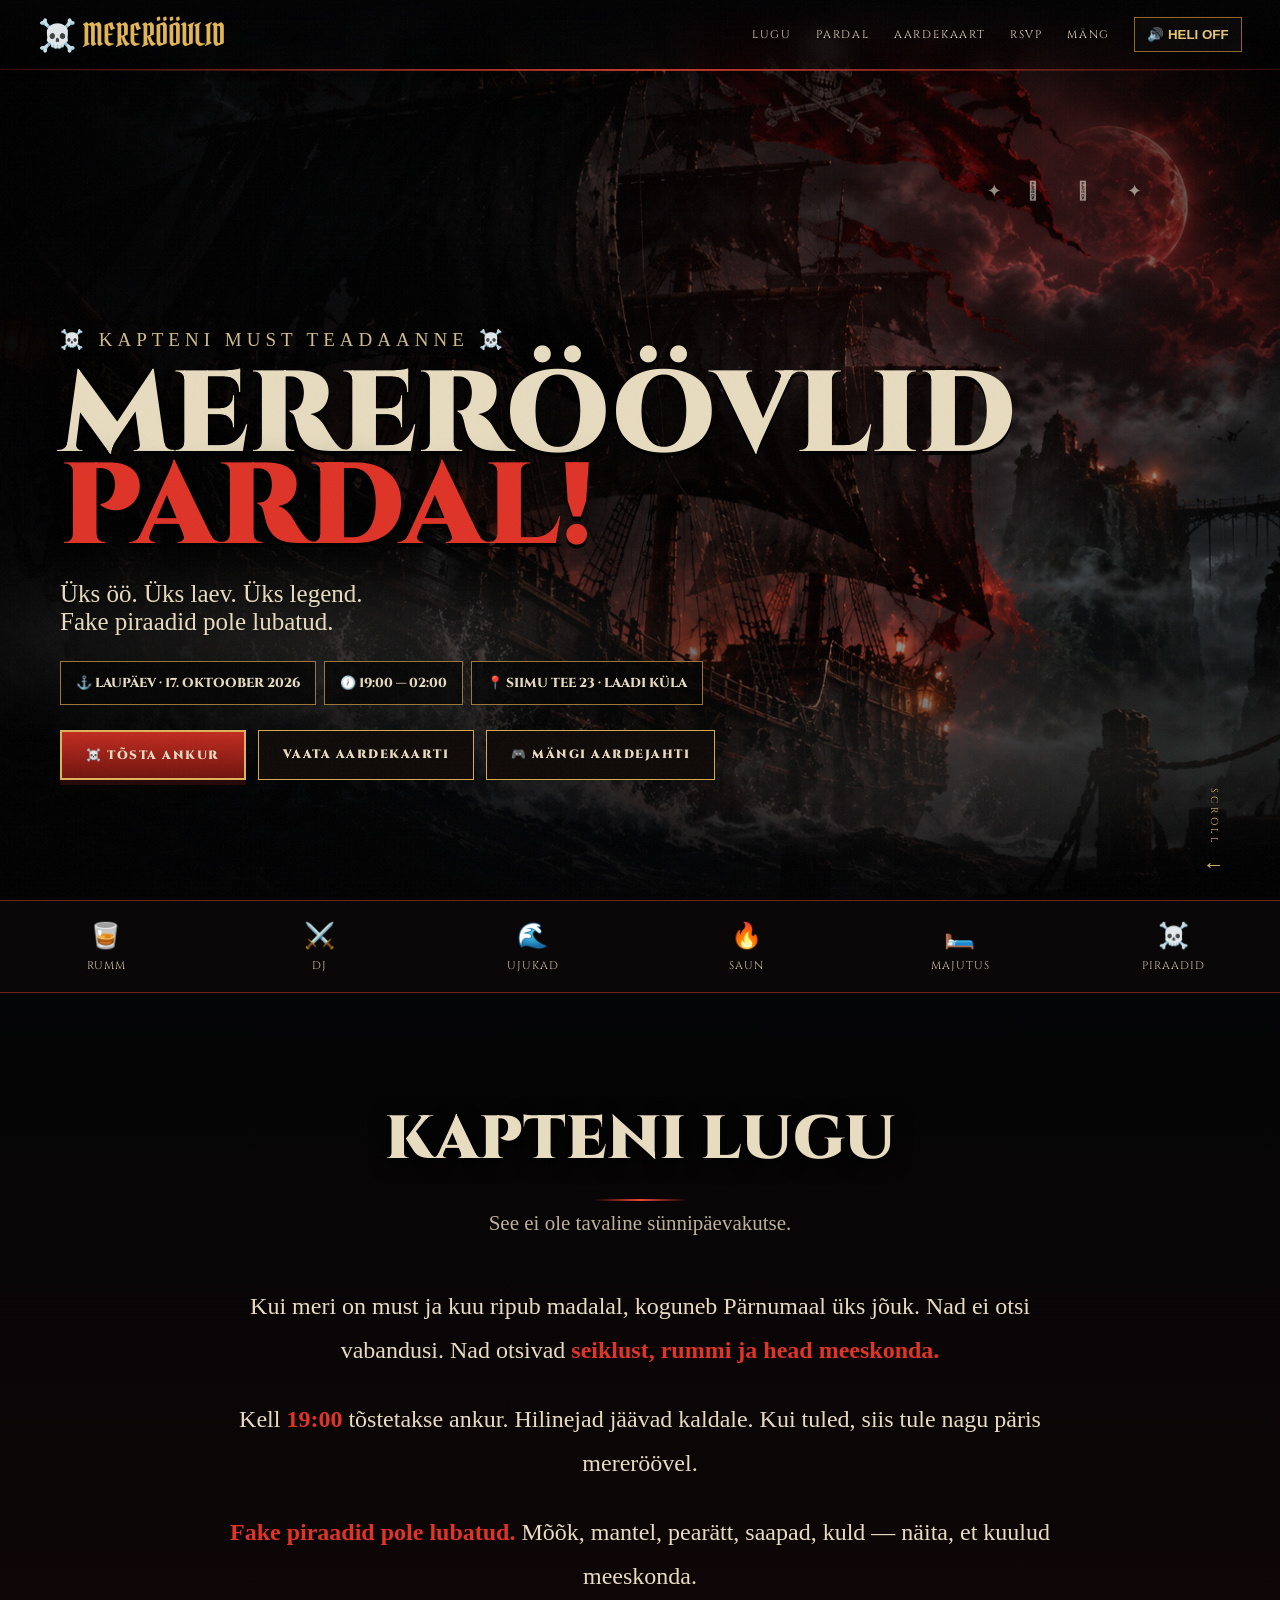
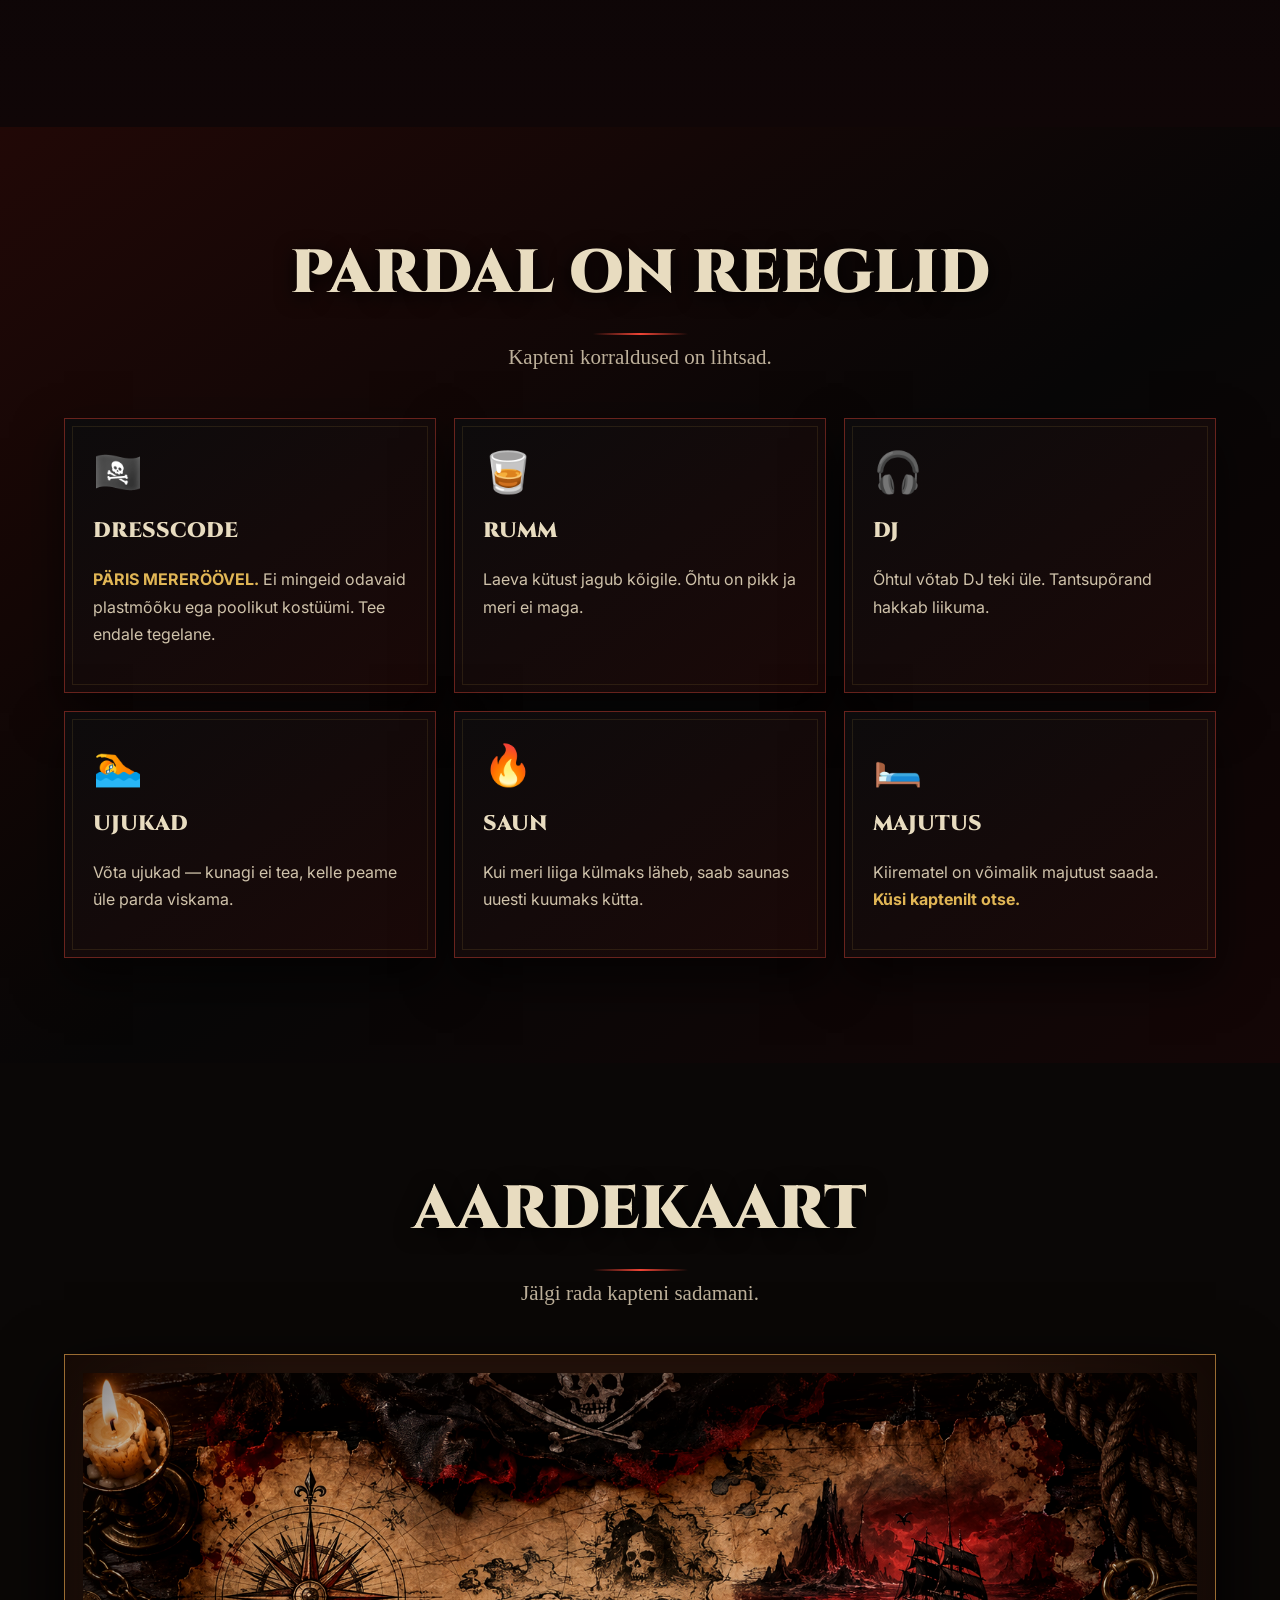
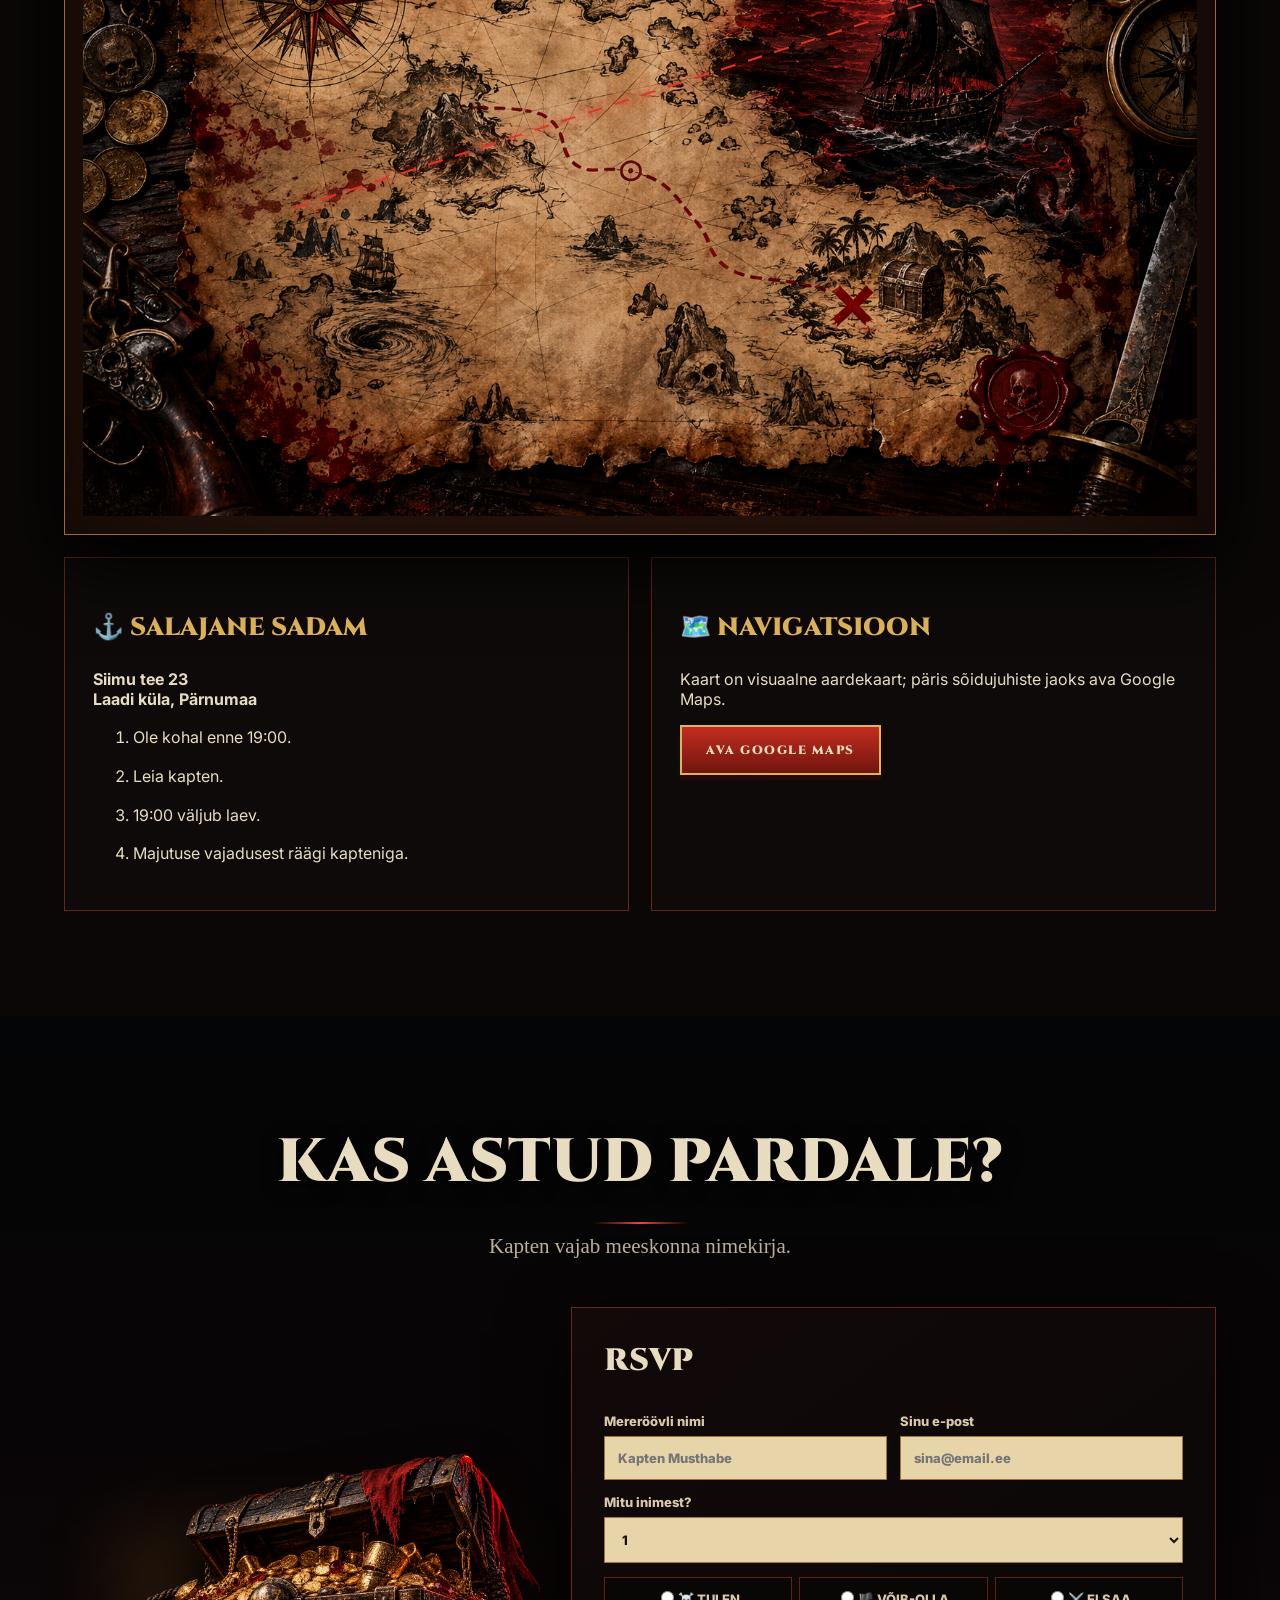
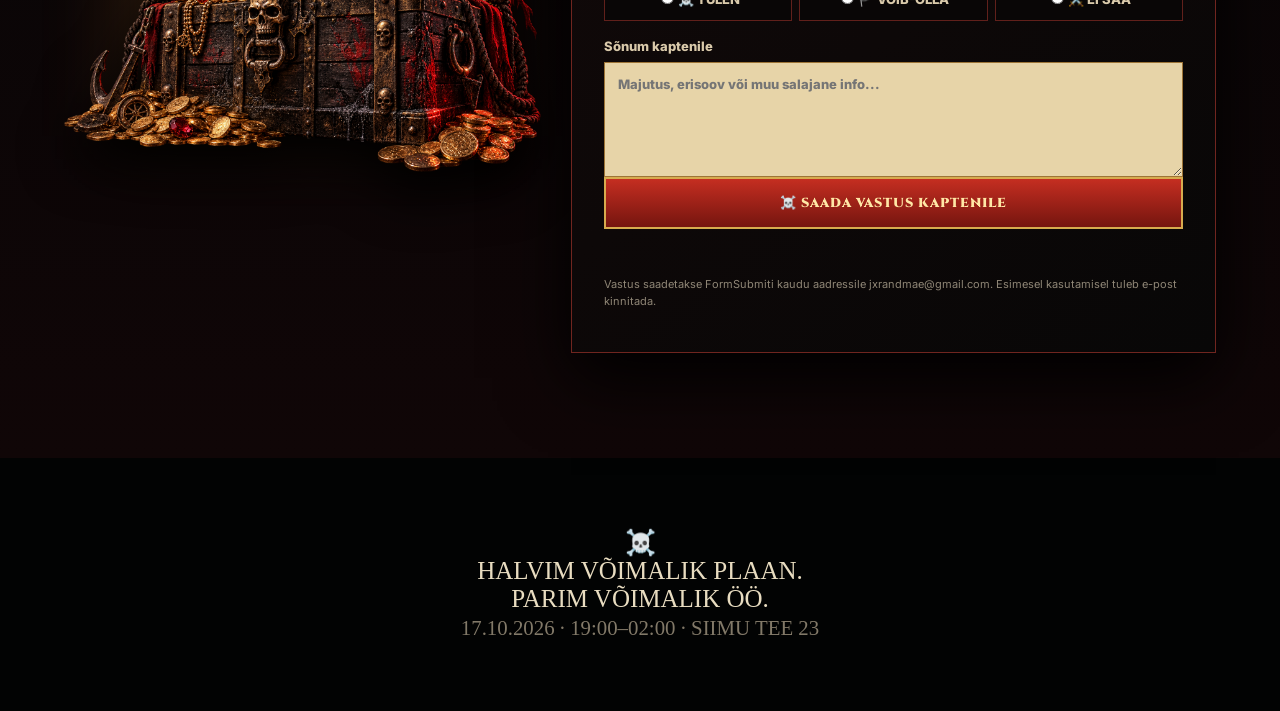
==== index.html @ de4c34a9 "Lisa link uuele mängulehele navigeerimisse ja avalehe nuppudesse" ====
<!doctype html>
<html lang="et">
<head>
<meta charset="utf-8"><meta name="viewport" content="width=device-width,initial-scale=1">
<meta name="theme-color" content="#050506"><meta name="description" content="Mereröövlid pardal — Johanna sünnipäev, 17. oktoober 2026."><meta property="og:title" content="MERERÖÖVLID PARDAL!"><meta property="og:description" content="Üks öö. Üks laev. Üks legend."><meta property="og:type" content="website"><title>Mereröövlid Pardal ☠️</title>
<link rel="stylesheet" href="styles.css">
</head>
<body>
<nav class="nav">
<a class="brand" href="#top">☠️ MERERÖÖVLID</a>
<a href="#lugu">LUGU</a><a href="#pardal">PARDAL</a><a href="#kaart">AARDEKAART</a><a href="#rsvp">RSVP</a><a href="mang.html">MÄNG</a>
<button class="sound" id="sound">🔊 HELI OFF</button>
</nav>

<header class="hero" id="top">
<div class="heroImage"></div><div class="fog fogA"></div><div class="fog fogB"></div><div class="birds" aria-hidden="true">✦ 𓅃　𓅃　✦</div><div class="heroContent"><div>
<div class="eyebrow">☠️ KAPTENI MUST TEADAANNE ☠️</div>
<h1>MERERÖÖVLID <em>PARDAL!</em></h1>
<p class="heroLead">Üks öö. Üks laev. Üks legend.<br>Fake piraadid pole lubatud.</p>
<div class="meta"><span>⚓ LAUPÄEV · 17. OKTOOBER 2026</span><span>🕖 19:00 — 02:00</span><span>📍 SIIMU TEE 23 · LAADI KÜLA</span></div>
<div class="ctaRow"><a class="btn primary" href="#rsvp">☠️ TÕSTA ANKUR</a><a class="btn" href="#kaart">VAATA AARDEKAARTI</a><a class="btn" href="mang.html">🎮 MÄNGI AARDEJAHTI</a></div>
</div></div>
</header>

<div class="scrollCue" aria-hidden="true">SCROLL <span>↓</span></div><div class="strip"><div><b>🥃</b>RUMM</div><div><b>⚔️</b>DJ</div><div><b>🌊</b>UJUKAD</div><div><b>🔥</b>SAUN</div><div><b>🛏️</b>MAJUTUS</div><div><b>☠️</b>PIRAADID</div></div>

<section class="section dark" id="lugu"><div class="wrap"><h2 class="title">KAPTENI LUGU</h2><p class="subtitle">See ei ole tavaline sünnipäevakutse.</p><div class="story">
<p>Kui meri on must ja kuu ripub madalal, koguneb Pärnumaal üks jõuk. Nad ei otsi vabandusi. Nad otsivad <strong>seiklust, rummi ja head meeskonda.</strong></p>
<p>Kell <strong>19:00</strong> tõstetakse ankur. Hilinejad jäävad kaldale. Kui tuled, siis tule nagu päris mereröövel.</p>
<p><strong>Fake piraadid pole lubatud.</strong> Mõõk, mantel, pearätt, saapad, kuld — näita, et kuulud meeskonda.</p>
</div></div></section>

<section class="section redSection" id="pardal"><div class="wrap"><h2 class="title">PARDAL ON REEGLID</h2><p class="subtitle">Kapteni korraldused on lihtsad.</p><div class="cards">
<article class="card"><div class="icon">🏴‍☠️</div><h3>DRESSCODE</h3><p><b>PÄRIS MERERÖÖVEL.</b> Ei mingeid odavaid plastmõõku ega poolikut kostüümi. Tee endale tegelane.</p></article>
<article class="card"><div class="icon">🥃</div><h3>RUMM</h3><p>Laeva kütust jagub kõigile. Õhtu on pikk ja meri ei maga.</p></article>
<article class="card"><div class="icon">🎧</div><h3>DJ</h3><p>Õhtul võtab DJ teki üle. Tantsupõrand hakkab liikuma.</p></article>
<article class="card"><div class="icon">🏊</div><h3>UJUKAD</h3><p>Võta ujukad — kunagi ei tea, kelle peame üle parda viskama.</p></article>
<article class="card"><div class="icon">🔥</div><h3>SAUN</h3><p>Kui meri liiga külmaks läheb, saab saunas uuesti kuumaks kütta.</p></article>
<article class="card"><div class="icon">🛏️</div><h3>MAJUTUS</h3><p>Kiirematel on võimalik majutust saada. <b>Küsi kaptenilt otse.</b></p></article>
</div></div></section>

<section class="mapSection" id="kaart"><div class="wrap"><h2 class="title">AARDEKAART</h2><p class="subtitle">Jälgi rada kapteni sadamani.</p>
<div class="mapFrame" id="mapFrame"><img src="assets/treasure-map.png" alt="Tume piraatide aardekaart" loading="lazy"><div class="routeOverlay"></div></div>
<div class="mapInfo"><div class="panel"><h3>⚓ SALAJANE SADAM</h3><p><b>Siimu tee 23<br>Laadi küla, Pärnumaa</b></p><ol><li>Ole kohal enne 19:00.</li><li>Leia kapten.</li><li>19:00 väljub laev.</li><li>Majutuse vajadusest räägi kapteniga.</li></ol></div><div class="panel"><h3>🗺️ NAVIGATSIOON</h3><p>Kaart on visuaalne aardekaart; päris sõidujuhiste jaoks ava Google Maps.</p><a class="btn primary" target="_blank" href="https://www.google.com/maps/search/?api=1&query=Siimu%20tee%2023%2C%20Laadi%20küla%2C%20Pärnumaa">AVA GOOGLE MAPS</a></div></div>
</div></section>

<section class="section dark" id="rsvp"><div class="wrap"><h2 class="title">KAS ASTUD PARDALE?</h2><p class="subtitle">Kapten vajab meeskonna nimekirja.</p>
<div class="rsvpWrap"><div class="chestVisual"><div class="chestGlow"></div><img id="chestBtn" class="chestBtn" src="assets/treasure-chest.png" alt="Avatud aardelaegas" loading="lazy"><div class="treasureSecret"><div id="secret">☠️ <b>AARDELAEGAS AVATUD.</b><br>Salasõna: RUMM.</div></div></div>
<div class="form"><h3>RSVP</h3><form id="rsvpForm" action="https://formsubmit.co/ajax/jxrandmae@gmail.com" method="POST">
<input type="hidden" name="_subject" value="🏴‍☠️ MERERÖÖVLID PARDAL — uus RSVP"><input type="hidden" name="_template" value="table"><input type="hidden" name="_captcha" value="true"><input type="text" name="_honey" style="display:none">
<div class="grid"><label>Mereröövli nimi<input name="name" required placeholder="Kapten Musthabe"></label><label>Sinu e-post<input name="email" type="email" required placeholder="sina@email.ee"></label></div>
<label style="display:block;margin-top:14px">Mitu inimest?<select name="count"><option>1</option><option>2</option><option>3</option><option>4</option><option>5+</option></select></label>
<div class="choices"><label><input type="radio" name="answer" value="JAH, TULEN!" required>☠️ TULEN</label><label><input type="radio" name="answer" value="VÕIB-OLLA">🏴 VÕIB-OLLA</label><label><input type="radio" name="answer" value="EI SAA">⚔️ EI SAA</label></div>
<label>Sõnum kaptenile<textarea name="note" placeholder="Majutus, erisoov või muu salajane info..."></textarea></label>
<button class="submit" type="submit">☠️ SAADA VASTUS KAPTENILE</button><div class="status" id="status"></div>
<p class="small">Vastus saadetakse FormSubmiti kaudu aadressile jxrandmae@gmail.com. Esimesel kasutamisel tuleb e-post kinnitada.</p>
</form></div></div></div></section>

<footer>☠️<br>HALVIM VÕIMALIK PLAAN.<br>PARIM VÕIMALIK ÖÖ.<br><small>17.10.2026 · 19:00–02:00 · SIIMU TEE 23</small></footer>
<div id="toast" class="toast"></div>
<script src="script.js"></script>
</body></html>
---- styles.css ----
@import url('https://fonts.googleapis.com/css2?family=Cinzel:wght@600;700;900&family=Pirata+One&family=IM+Fell+English+SC&family=Inter:wght@400;600;800&display=swap');
:root{--red:#a51c16;--red2:#df3428;--black:#050506;--panel:#0d0d0e;--panel2:#151112;--bone:#e8dcc0;--gold:#d7ad55;--muted:#a79b85;--line:#5e241e}
*{box-sizing:border-box}html{scroll-behavior:smooth}body{margin:0;background:#030304;color:var(--bone);font-family:Inter,sans-serif;overflow-x:hidden}
body:before{content:"";position:fixed;inset:0;pointer-events:none;z-index:9999;opacity:.055;background-image:url("data:image/svg+xml,%3Csvg xmlns='http://www.w3.org/2000/svg' width='160' height='160'%3E%3Cfilter id='n'%3E%3CfeTurbulence baseFrequency='.8' numOctaves='3' stitchTiles='stitch'/%3E%3C/filter%3E%3Crect width='100%25' height='100%25' filter='url(%23n)'/%3E%3C/svg%3E")}
a{color:inherit}.nav{position:fixed;z-index:100;top:0;left:0;right:0;height:70px;padding:0 3vw;display:flex;align-items:center;gap:24px;background:linear-gradient(#030304f2,transparent);border-bottom:1px solid #8b211a55;backdrop-filter:blur(10px)}.brand{font:31px "Pirata One";color:#e2b657;text-decoration:none;margin-right:auto}.nav a:not(.brand){font:11px Cinzel;letter-spacing:1.8px;text-decoration:none}.nav a:not(.brand):hover{color:var(--red2)}.sound{background:#0a0808;border:1px solid #8f672d;color:#e5c777;padding:9px 12px;font-weight:800}
.hero{min-height:100svh;position:relative;display:grid;align-items:end;overflow:hidden;background:#030506}.heroImage{position:absolute;inset:0;background-image:linear-gradient(90deg,#030304f2 0%,#030304bb 36%,#03030420 75%),linear-gradient(0deg,#030304 0%,transparent 36%),url("assets/hero-ship.png");background-size:cover;background-position:center;transform:scale(1.04);animation:heroDrift 14s ease-in-out infinite alternate}.heroImage:after{content:"";position:absolute;inset:0;background:radial-gradient(circle at 72% 25%,#a81d1826,transparent 32%)}@keyframes heroDrift{to{transform:scale(1.08) translate3d(-1%,1%,0)}}
.heroContent{position:relative;z-index:10;width:min(1160px,92vw);margin:0 auto;padding:170px 0 120px}.eyebrow{font:19px "IM Fell English SC";letter-spacing:5px;color:#d0bc8c}.hero h1{font:900 clamp(58px,9vw,124px)/.8 Cinzel;margin:20px 0 18px;max-width:760px;text-shadow:0 4px #000,0 16px 40px #000}.hero h1 em{font-style:normal;color:var(--red2);display:block}.heroLead{font:25px "IM Fell English SC";max-width:650px}.meta{display:flex;gap:8px;flex-wrap:wrap;margin-top:25px}.meta span{background:#050505cc;border:1px solid #9d773a;padding:12px 15px;font:800 13px Cinzel}.ctaRow{display:flex;gap:12px;flex-wrap:wrap;margin-top:25px}.btn{display:inline-block;padding:15px 24px;border:1px solid #d6aa50;text-decoration:none;font:900 12px Cinzel;letter-spacing:1.5px;background:#100b09;transition:.2s}.btn.primary{background:linear-gradient(#c32c20,#71150f);border:2px solid #dfb35a;box-shadow:0 5px #260806}.btn:hover{transform:translateY(-3px)}
.strip{background:#090707;border-top:1px solid #6c241d;border-bottom:1px solid #6c241d;display:grid;grid-template-columns:repeat(6,1fr);gap:1px}.strip div{padding:19px 10px;text-align:center;font:11px Cinzel;letter-spacing:1px;color:#d4c4a6}.strip b{display:block;font-size:25px;color:#e2b456;margin-bottom:5px}
.section{padding:105px 5vw}.dark{background:linear-gradient(#040506,#100607)}.redSection{background:linear-gradient(145deg,#210806,#070606 55%,#140606)}.wrap{max-width:1180px;margin:auto}.title{text-align:center;font:900 clamp(34px,5vw,61px) Cinzel;margin:0 0 10px}.subtitle{text-align:center;font:21px "IM Fell English SC";color:#bdb09a;max-width:780px;margin:0 auto 48px}.story{max-width:880px;margin:auto;text-align:center;font:24px/1.85 "IM Fell English SC"}.story strong{color:#e03427}
.cards{display:grid;grid-template-columns:repeat(3,1fr);gap:18px}.card{position:relative;min-height:210px;padding:28px;background:linear-gradient(145deg,#0d0b0c,#1b0908);border:1px solid #69231d;box-shadow:0 20px 45px #0009;overflow:hidden}.card:after{content:"";position:absolute;inset:7px;border:1px solid #d0a34620;pointer-events:none}.card .icon{font-size:40px}.card h3{font:900 21px Cinzel}.card p{color:#cfc2aa;line-height:1.7}.card b{color:#e1b655}
.mapSection{background:#0a0706;padding:105px 5vw}.mapFrame{position:relative;padding:18px;background:#24140c;border:1px solid #9a6c32;box-shadow:0 25px 65px #000}.mapFrame img{width:100%;display:block;filter:saturate(.92) contrast(1.05)}.mapFrame:after{content:"";position:absolute;inset:0;pointer-events:none;box-shadow:inset 0 0 100px #160600aa}.routeOverlay{position:absolute;left:20%;top:58%;width:58%;height:2px;background:repeating-linear-gradient(90deg,var(--red2) 0 15px,transparent 15px 28px);transform:rotate(-18deg);animation:route 1.4s linear infinite}@keyframes route{to{background-position:43px 0}}
.mapInfo{display:grid;grid-template-columns:1fr 1fr;gap:22px;margin-top:22px}.panel{background:#0d0a09;border:1px solid #67251f;padding:28px}.panel h3{font:900 25px Cinzel;color:#e1b457}.panel li{margin:14px 0;line-height:1.55}
.rsvpWrap{display:grid;grid-template-columns:.85fr 1.15fr;gap:30px;align-items:center}.chestVisual{position:relative}.chestVisual img{width:100%;display:block;filter:drop-shadow(0 25px 25px #000)}.chestGlow{position:absolute;inset:20% 10%;background:#d98a2722;filter:blur(35px);pointer-events:none}.form{background:linear-gradient(145deg,#120909,#080707);border:1px solid #70251f;padding:32px;box-shadow:0 25px 65px #000}.form h3{font:900 31px Cinzel;margin-top:0}.grid{display:grid;grid-template-columns:1fr 1fr;gap:13px}label{font-size:13px;font-weight:800;color:#d9c9aa}input,select,textarea{display:block;width:100%;margin-top:7px;padding:13px;background:#e7d4a8;color:#1b100a;border:1px solid #9d7436;font:inherit}textarea{min-height:115px}.choices{display:grid;grid-template-columns:repeat(3,1fr);gap:7px;margin:14px 0}.choices label{padding:13px;text-align:center;background:#090606;border:1px solid #61201b}.choices input{display:inline;width:auto;margin:0 4px}.submit{width:100%;padding:15px;background:linear-gradient(#c52e21,#75150f);color:#ffe7a6;border:2px solid #d7ab4e;font:900 13px Cinzel;letter-spacing:1px}.status{min-height:24px;margin-top:12px}.small{font-size:11px;color:#8f8676;line-height:1.5}
.treasureSecret{text-align:center;margin-top:35px}.chestBtn{width:160px;cursor:pointer;filter:drop-shadow(0 20px 25px #000);transition:.2s}.chestBtn:hover{transform:scale(1.06) rotate(-2deg)}#secret{display:none;max-width:600px;margin:15px auto;padding:16px;border:1px dashed #a77735;background:#0b0605}
footer{padding:70px 20px;text-align:center;background:#020303;font:25px "IM Fell English SC"}footer small{color:#827968}
.coin{position:fixed;z-index:500;font-size:24px;pointer-events:none;animation:coin 1.7s ease-out forwards}@keyframes coin{to{transform:translate(var(--x),var(--y)) rotate(720deg);opacity:0}}
.toast{position:fixed;z-index:600;left:50%;bottom:25px;transform:translate(-50%,20px);opacity:0;background:#0c0605;border:1px solid #b48239;padding:13px 18px;transition:.25s}.toast.show{opacity:1;transform:translate(-50%,0)}
@media(max-width:850px){.nav{height:60px;padding:0 14px;gap:8px}.nav a:not(.brand){display:none}.brand{font-size:24px}.heroContent{padding:120px 0 95px}.hero h1{font-size:clamp(48px,14vw,82px)}.heroLead{font-size:20px}.strip{grid-template-columns:repeat(3,1fr)}.section,.mapSection{padding:75px 18px}.cards,.mapInfo,.rsvpWrap,.grid,.choices{grid-template-columns:1fr}.chestVisual{max-width:550px;margin:auto}}

/* CAPTAIN'S CINEMATIC UPGRADE */
:root{--ink:#020203;--blood:#b91f18;--blood2:#f04435;--brass:#e2b45d}
body{background:var(--ink)}
::selection{background:var(--blood);color:#fff}
.nav:after{content:"";position:absolute;left:0;right:0;bottom:-2px;height:2px;background:linear-gradient(90deg,transparent,var(--blood2),transparent);opacity:.8}
.hero:before{content:"";position:absolute;z-index:3;inset:0;background:radial-gradient(ellipse at 50% 70%,transparent 20%,#0008 78%,#000 100%);pointer-events:none}
.heroImage{animation:heroDrift 15s ease-in-out infinite alternate,heroBreath 6s ease-in-out infinite}
@keyframes heroBreath{50%{filter:saturate(1.08) brightness(.9)}}
.fog{position:absolute;z-index:4;width:70vw;height:22vh;filter:blur(25px);background:radial-gradient(ellipse,#d8d0c322 0%,transparent 70%);pointer-events:none;mix-blend-mode:screen}
.fogA{left:-10vw;bottom:18%;animation:fogA 13s ease-in-out infinite alternate}.fogB{right:-15vw;bottom:5%;animation:fogB 17s ease-in-out infinite alternate}
@keyframes fogA{to{transform:translate3d(24vw,-3vh,0) scale(1.25)}}@keyframes fogB{to{transform:translate3d(-20vw,-2vh,0) scale(1.35)}}
.birds{position:absolute;z-index:6;top:20%;right:10%;font-size:18px;color:#eee9dc99;letter-spacing:10px;animation:birds 9s ease-in-out infinite}
@keyframes birds{50%{transform:translate(-80px,25px) scale(.9);opacity:.45}100%{transform:translate(30px,-10px)}}
.scrollCue{position:absolute;z-index:20;right:4vw;bottom:26px;font:10px Cinzel;letter-spacing:3px;color:#d4b66e;writing-mode:vertical-rl}.scrollCue span{font-size:22px;margin-top:8px;animation:scrollPulse 1.4s infinite}
@keyframes scrollPulse{50%{transform:translateY(8px);opacity:.35}}
.title{position:relative;text-shadow:0 4px 20px #000}
.title:after{content:"";display:block;width:95px;height:2px;margin:18px auto 0;background:linear-gradient(90deg,transparent,var(--blood2),transparent)}
.card{transition:transform .35s ease,border-color .35s ease,box-shadow .35s ease}.card:hover{transform:translateY(-8px) rotateX(1deg);border-color:#b33a2e;box-shadow:0 30px 60px #000,0 0 30px #7b181133}
.mapFrame{overflow:hidden}.mapFrame img{transition:transform 1.2s ease;transform-origin:center}.mapFrame:hover img{transform:scale(1.025)}
.mapFrame:before{content:"";position:absolute;inset:0;z-index:2;pointer-events:none;background:linear-gradient(90deg,#0004,transparent 20%,transparent 80%,#0005)}
.routeOverlay{z-index:3;box-shadow:0 0 12px #d82e20;transform-origin:left center}
.rsvpWrap{perspective:1000px}.chestVisual{transform-style:preserve-3d}.chestBtn{transition:transform .5s cubic-bezier(.2,.8,.2,1),filter .4s}.chestBtn:hover{transform:translateY(-8px) scale(1.035) rotate(-1deg);filter:drop-shadow(0 30px 28px #000) drop-shadow(0 0 22px #b77b2833)}
.form{position:relative;overflow:hidden}.form:before{content:"";position:absolute;inset:0;pointer-events:none;background:linear-gradient(115deg,transparent 35%,#fff4 50%,transparent 65%);transform:translateX(-130%);animation:sheen 9s infinite}
@keyframes sheen{12%,100%{transform:translateX(130%)}}
.submit{cursor:pointer;transition:transform .2s,filter .2s}.submit:hover{transform:translateY(-2px);filter:brightness(1.12)}
@media(max-width:850px){.scrollCue,.birds{display:none}.heroImage{background-position:62% center}.heroContent{padding-bottom:78px}.meta span{font-size:11px}.nav{background:#030304ee}.card:hover{transform:none}}
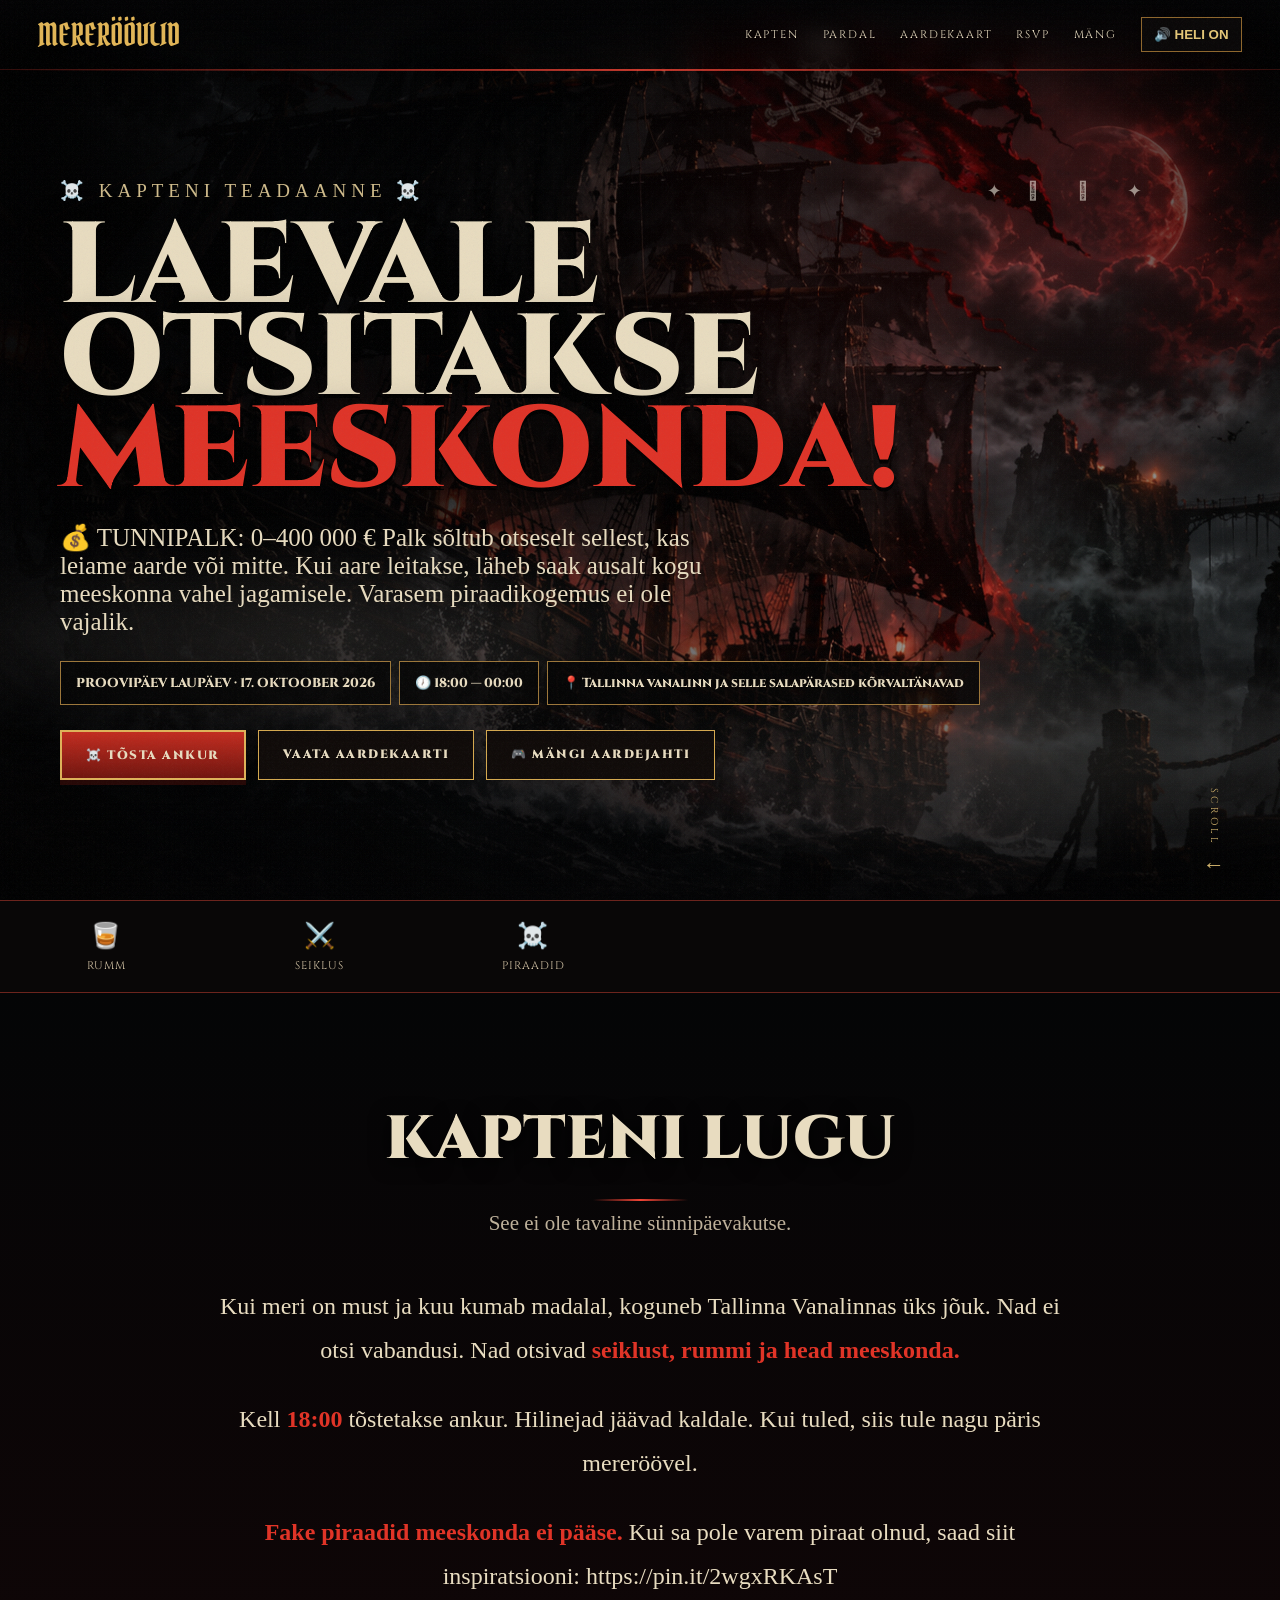
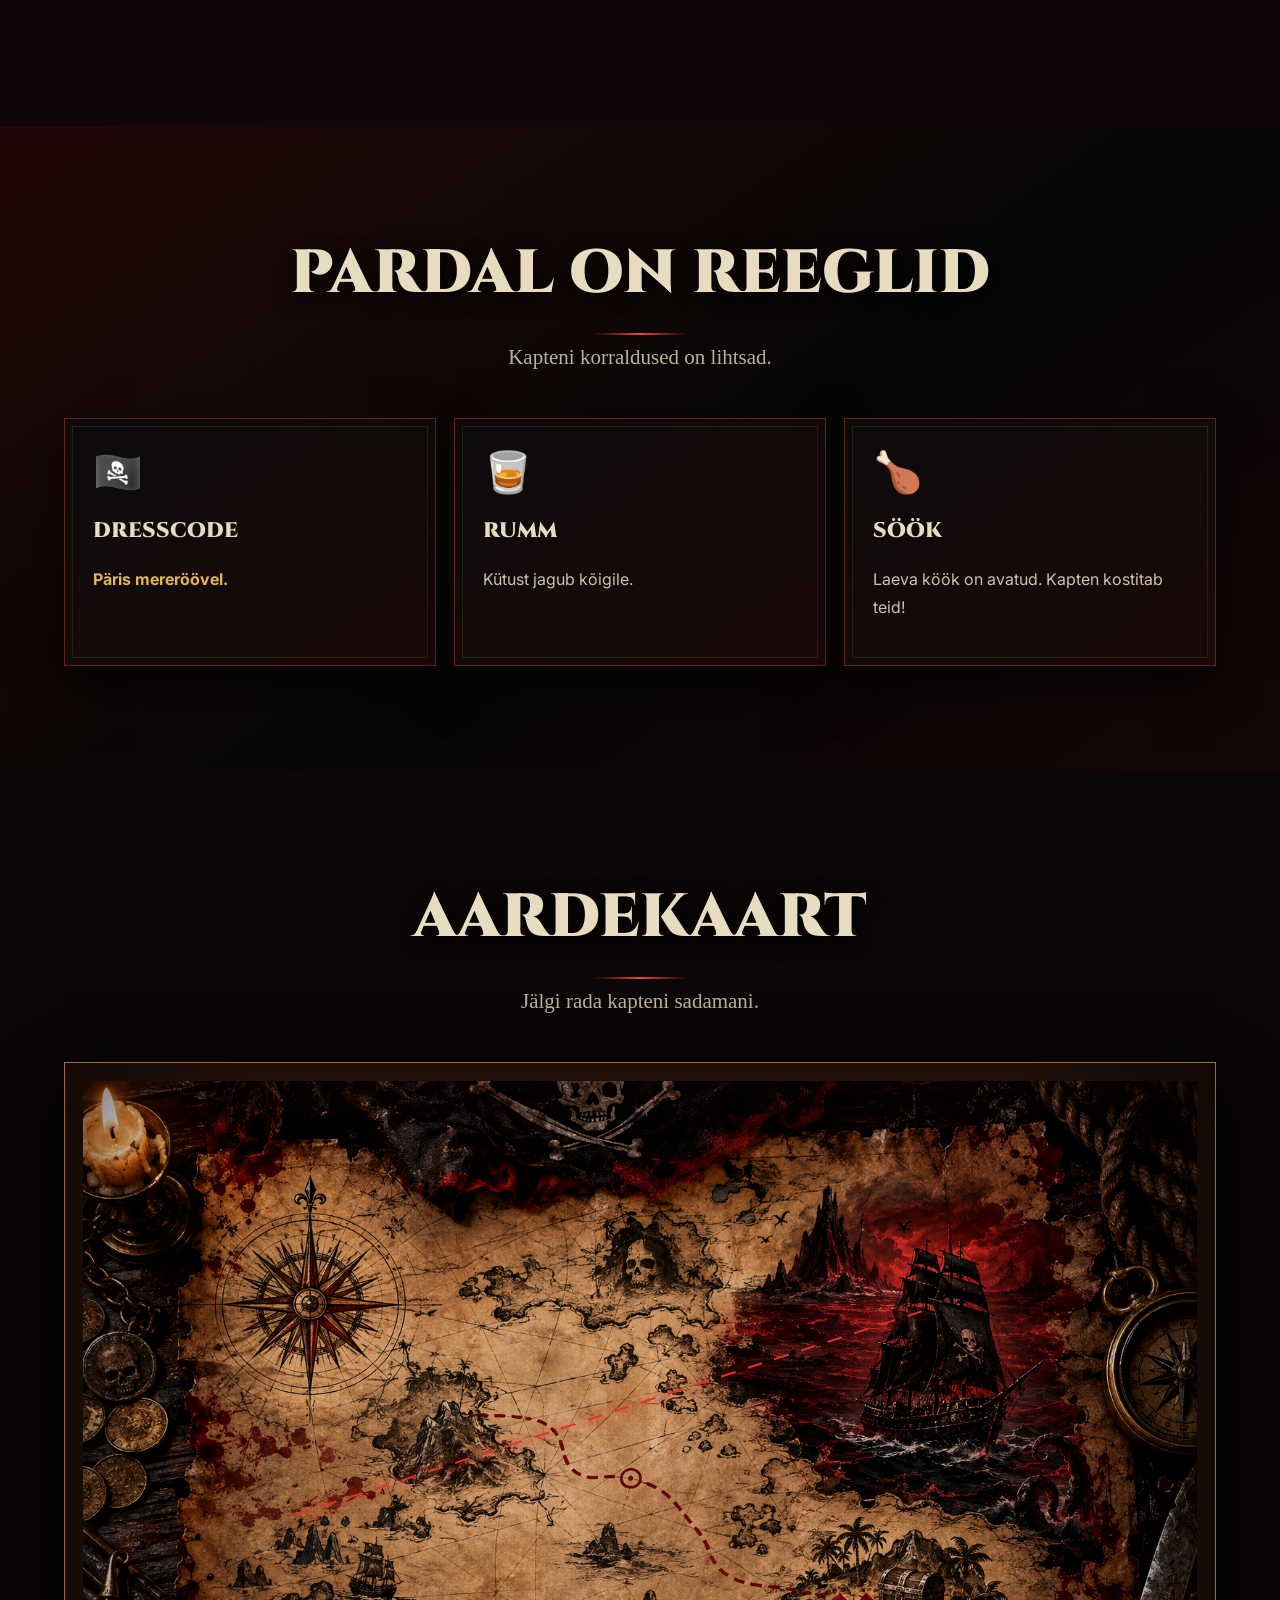
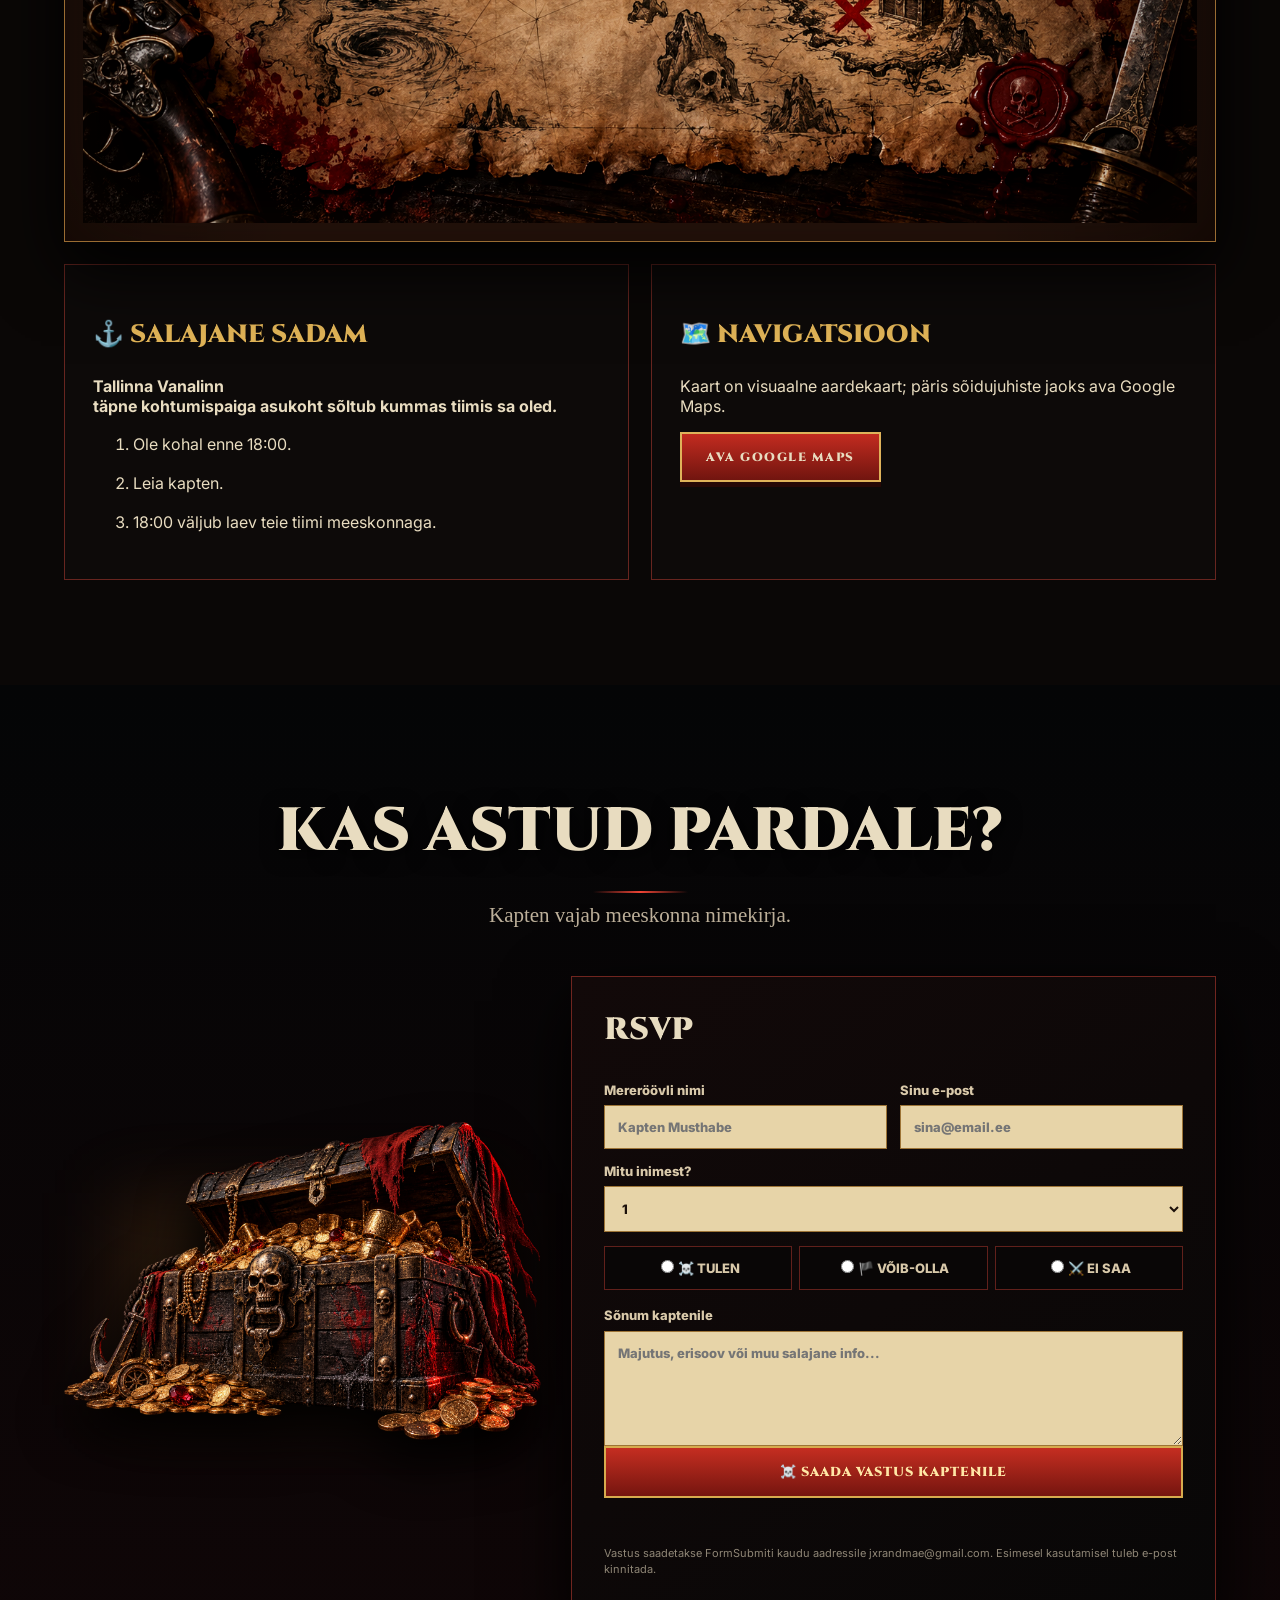
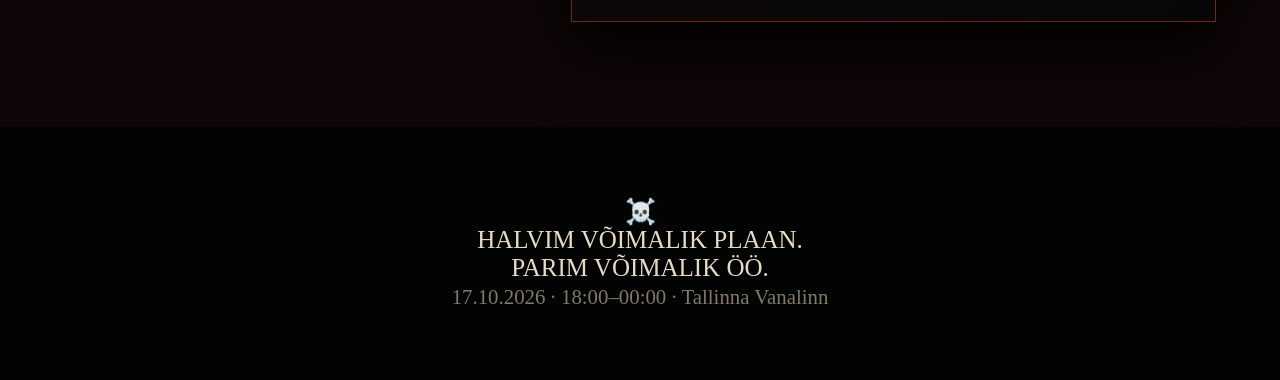
==== commit 112c04ca: "Parandused tekstides" ====
--- a/index.html
+++ b/index.html
@@ -7,41 +7,39 @@
 </head>
 <body>
 <nav class="nav">
-<a class="brand" href="#top">☠️ MERERÖÖVLID</a>
-<a href="#lugu">LUGU</a><a href="#pardal">PARDAL</a><a href="#kaart">AARDEKAART</a><a href="#rsvp">RSVP</a><a href="mang.html">MÄNG</a>
+<a class="brand" href="#top">MERERÖÖVLID</a>
+<a href="#lugu">KAPTEN</a><a href="#pardal">PARDAL</a><a href="#kaart">AARDEKAART</a><a href="#rsvp">RSVP</a><a href="mang.html">MÄNG</a>
 <button class="sound" id="sound">🔊 HELI OFF</button>
 </nav>
 
 <header class="hero" id="top">
 <div class="heroImage"></div><div class="fog fogA"></div><div class="fog fogB"></div><div class="birds" aria-hidden="true">✦ 𓅃　𓅃　✦</div><div class="heroContent"><div>
-<div class="eyebrow">☠️ KAPTENI MUST TEADAANNE ☠️</div>
-<h1>MERERÖÖVLID <em>PARDAL!</em></h1>
-<p class="heroLead">Üks öö. Üks laev. Üks legend.<br>Fake piraadid pole lubatud.</p>
-<div class="meta"><span>⚓ LAUPÄEV · 17. OKTOOBER 2026</span><span>🕖 19:00 — 02:00</span><span>📍 SIIMU TEE 23 · LAADI KÜLA</span></div>
+<div class="eyebrow">☠️ KAPTENI TEADAANNE ☠️</div>
+<h1>LAEVALE OTSITAKSE <em>MEESKONDA!</em></h1>
+<p class="heroLead">💰 TUNNIPALK: 0–400 000 €
+Palk sõltub otseselt sellest, kas leiame aarde või mitte. Kui aare leitakse, läheb saak ausalt kogu meeskonna vahel jagamisele. Varasem piraadikogemus ei ole vajalik.</p>
+<div class="meta"><span>PROOVIPÄEV LAUPÄEV · 17. OKTOOBER 2026</span><span>🕖 18:00 — 00:00</span><span>📍 Tallinna vanalinn ja selle salapärased kõrvaltänavad</span></div>
 <div class="ctaRow"><a class="btn primary" href="#rsvp">☠️ TÕSTA ANKUR</a><a class="btn" href="#kaart">VAATA AARDEKAARTI</a><a class="btn" href="mang.html">🎮 MÄNGI AARDEJAHTI</a></div>
 </div></div>
 </header>
 
-<div class="scrollCue" aria-hidden="true">SCROLL <span>↓</span></div><div class="strip"><div><b>🥃</b>RUMM</div><div><b>⚔️</b>DJ</div><div><b>🌊</b>UJUKAD</div><div><b>🔥</b>SAUN</div><div><b>🛏️</b>MAJUTUS</div><div><b>☠️</b>PIRAADID</div></div>
+<div class="scrollCue" aria-hidden="true">SCROLL <span>↓</span></div><div class="strip"><div><b>🥃</b>RUMM</div><div><b>⚔️</b>SEIKLUS</div><div><b>☠️</b>PIRAADID</div></div>
 
 <section class="section dark" id="lugu"><div class="wrap"><h2 class="title">KAPTENI LUGU</h2><p class="subtitle">See ei ole tavaline sünnipäevakutse.</p><div class="story">
-<p>Kui meri on must ja kuu ripub madalal, koguneb Pärnumaal üks jõuk. Nad ei otsi vabandusi. Nad otsivad <strong>seiklust, rummi ja head meeskonda.</strong></p>
-<p>Kell <strong>19:00</strong> tõstetakse ankur. Hilinejad jäävad kaldale. Kui tuled, siis tule nagu päris mereröövel.</p>
-<p><strong>Fake piraadid pole lubatud.</strong> Mõõk, mantel, pearätt, saapad, kuld — näita, et kuulud meeskonda.</p>
+<p>Kui meri on must ja kuu kumab madalal, koguneb Tallinna Vanalinnas üks jõuk. Nad ei otsi vabandusi. Nad otsivad <strong>seiklust, rummi ja head meeskonda.</strong></p>
+<p>Kell <strong>18:00</strong> tõstetakse ankur. Hilinejad jäävad kaldale. Kui tuled, siis tule nagu päris mereröövel.</p>
+<p><strong>Fake piraadid meeskonda ei pääse.</strong> Kui sa pole varem piraat olnud, saad siit inspiratsiooni: https://pin.it/2wgxRKAsT</p>
 </div></div></section>
 
 <section class="section redSection" id="pardal"><div class="wrap"><h2 class="title">PARDAL ON REEGLID</h2><p class="subtitle">Kapteni korraldused on lihtsad.</p><div class="cards">
-<article class="card"><div class="icon">🏴‍☠️</div><h3>DRESSCODE</h3><p><b>PÄRIS MERERÖÖVEL.</b> Ei mingeid odavaid plastmõõku ega poolikut kostüümi. Tee endale tegelane.</p></article>
-<article class="card"><div class="icon">🥃</div><h3>RUMM</h3><p>Laeva kütust jagub kõigile. Õhtu on pikk ja meri ei maga.</p></article>
-<article class="card"><div class="icon">🎧</div><h3>DJ</h3><p>Õhtul võtab DJ teki üle. Tantsupõrand hakkab liikuma.</p></article>
-<article class="card"><div class="icon">🏊</div><h3>UJUKAD</h3><p>Võta ujukad — kunagi ei tea, kelle peame üle parda viskama.</p></article>
-<article class="card"><div class="icon">🔥</div><h3>SAUN</h3><p>Kui meri liiga külmaks läheb, saab saunas uuesti kuumaks kütta.</p></article>
-<article class="card"><div class="icon">🛏️</div><h3>MAJUTUS</h3><p>Kiirematel on võimalik majutust saada. <b>Küsi kaptenilt otse.</b></p></article>
+<article class="card"><div class="icon">🏴‍☠️</div><h3>DRESSCODE</h3><p><b>Päris mereröövel.</b></p></article>
+<article class="card"><div class="icon">🥃</div><h3>RUMM</h3><p>Kütust jagub kõigile. </p></article>
+<article class="card"><div class="icon">🍗</div><h3>SÖÖK</h3><p>Laeva köök on avatud. Kapten kostitab teid!</p></article>
 </div></div></section>
 
 <section class="mapSection" id="kaart"><div class="wrap"><h2 class="title">AARDEKAART</h2><p class="subtitle">Jälgi rada kapteni sadamani.</p>
 <div class="mapFrame" id="mapFrame"><img src="assets/treasure-map.png" alt="Tume piraatide aardekaart" loading="lazy"><div class="routeOverlay"></div></div>
-<div class="mapInfo"><div class="panel"><h3>⚓ SALAJANE SADAM</h3><p><b>Siimu tee 23<br>Laadi küla, Pärnumaa</b></p><ol><li>Ole kohal enne 19:00.</li><li>Leia kapten.</li><li>19:00 väljub laev.</li><li>Majutuse vajadusest räägi kapteniga.</li></ol></div><div class="panel"><h3>🗺️ NAVIGATSIOON</h3><p>Kaart on visuaalne aardekaart; päris sõidujuhiste jaoks ava Google Maps.</p><a class="btn primary" target="_blank" href="https://www.google.com/maps/search/?api=1&query=Siimu%20tee%2023%2C%20Laadi%20küla%2C%20Pärnumaa">AVA GOOGLE MAPS</a></div></div>
+<div class="mapInfo"><div class="panel"><h3>⚓ SALAJANE SADAM</h3><p><b>Tallinna Vanalinn<br>täpne kohtumispaiga asukoht sõltub kummas tiimis sa oled.</b></p><ol><li>Ole kohal enne 18:00.</li><li>Leia kapten.</li><li>18:00 väljub laev teie tiimi meeskonnaga.</li></ol></div><div class="panel"><h3>🗺️ NAVIGATSIOON</h3><p>Kaart on visuaalne aardekaart; päris sõidujuhiste jaoks ava Google Maps.</p><a class="btn primary" target="_blank" href="https://www.google.com/maps/search/?api=1&query=Siimu%20tee%2023%2C%20Laadi%20küla%2C%20Pärnumaa">AVA GOOGLE MAPS</a></div></div>
 </div></section>
 
 <section class="section dark" id="rsvp"><div class="wrap"><h2 class="title">KAS ASTUD PARDALE?</h2><p class="subtitle">Kapten vajab meeskonna nimekirja.</p>
@@ -56,7 +54,7 @@
 <p class="small">Vastus saadetakse FormSubmiti kaudu aadressile jxrandmae@gmail.com. Esimesel kasutamisel tuleb e-post kinnitada.</p>
 </form></div></div></div></section>
 
-<footer>☠️<br>HALVIM VÕIMALIK PLAAN.<br>PARIM VÕIMALIK ÖÖ.<br><small>17.10.2026 · 19:00–02:00 · SIIMU TEE 23</small></footer>
+<footer>☠️<br>HALVIM VÕIMALIK PLAAN.<br>PARIM VÕIMALIK ÖÖ.<br><small>17.10.2026 · 18:00–00:00 · Tallinna Vanalinn</small></footer>
 <div id="toast" class="toast"></div>
 <script src="script.js"></script>
 </body></html>
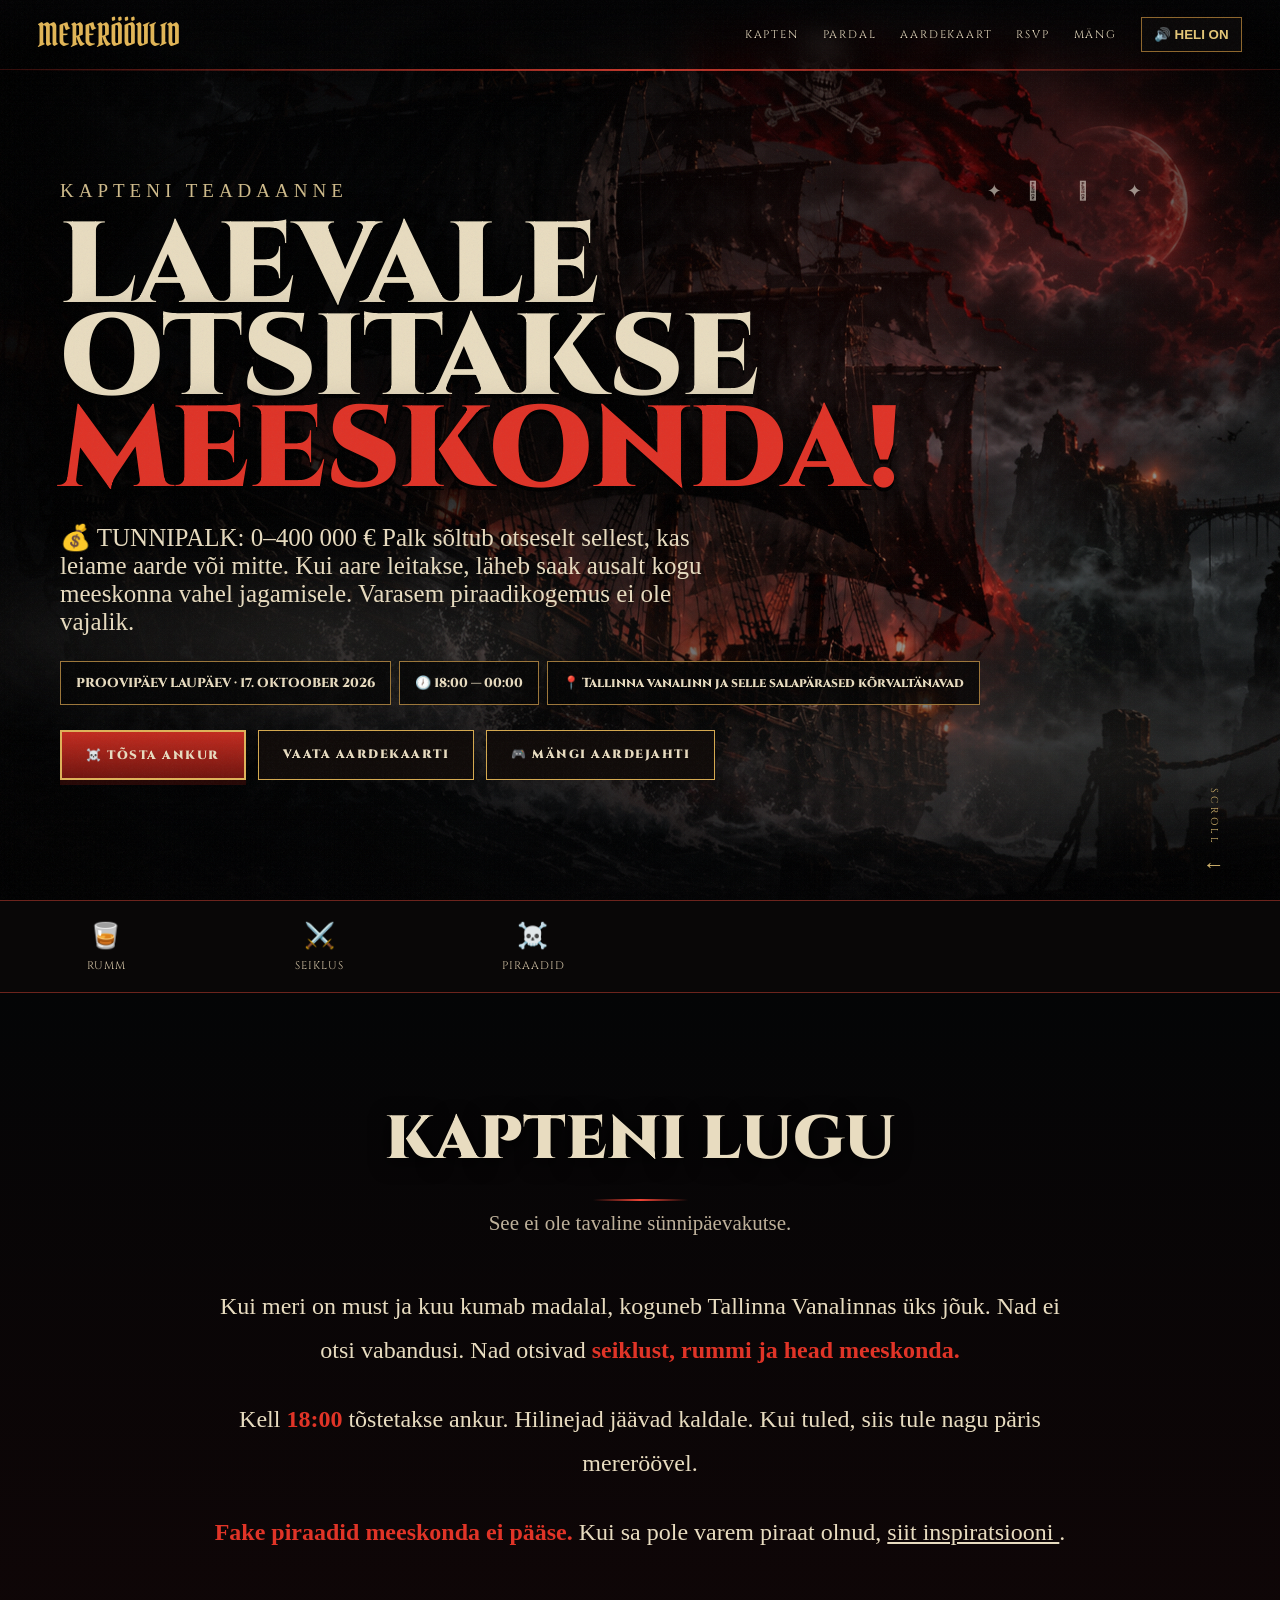
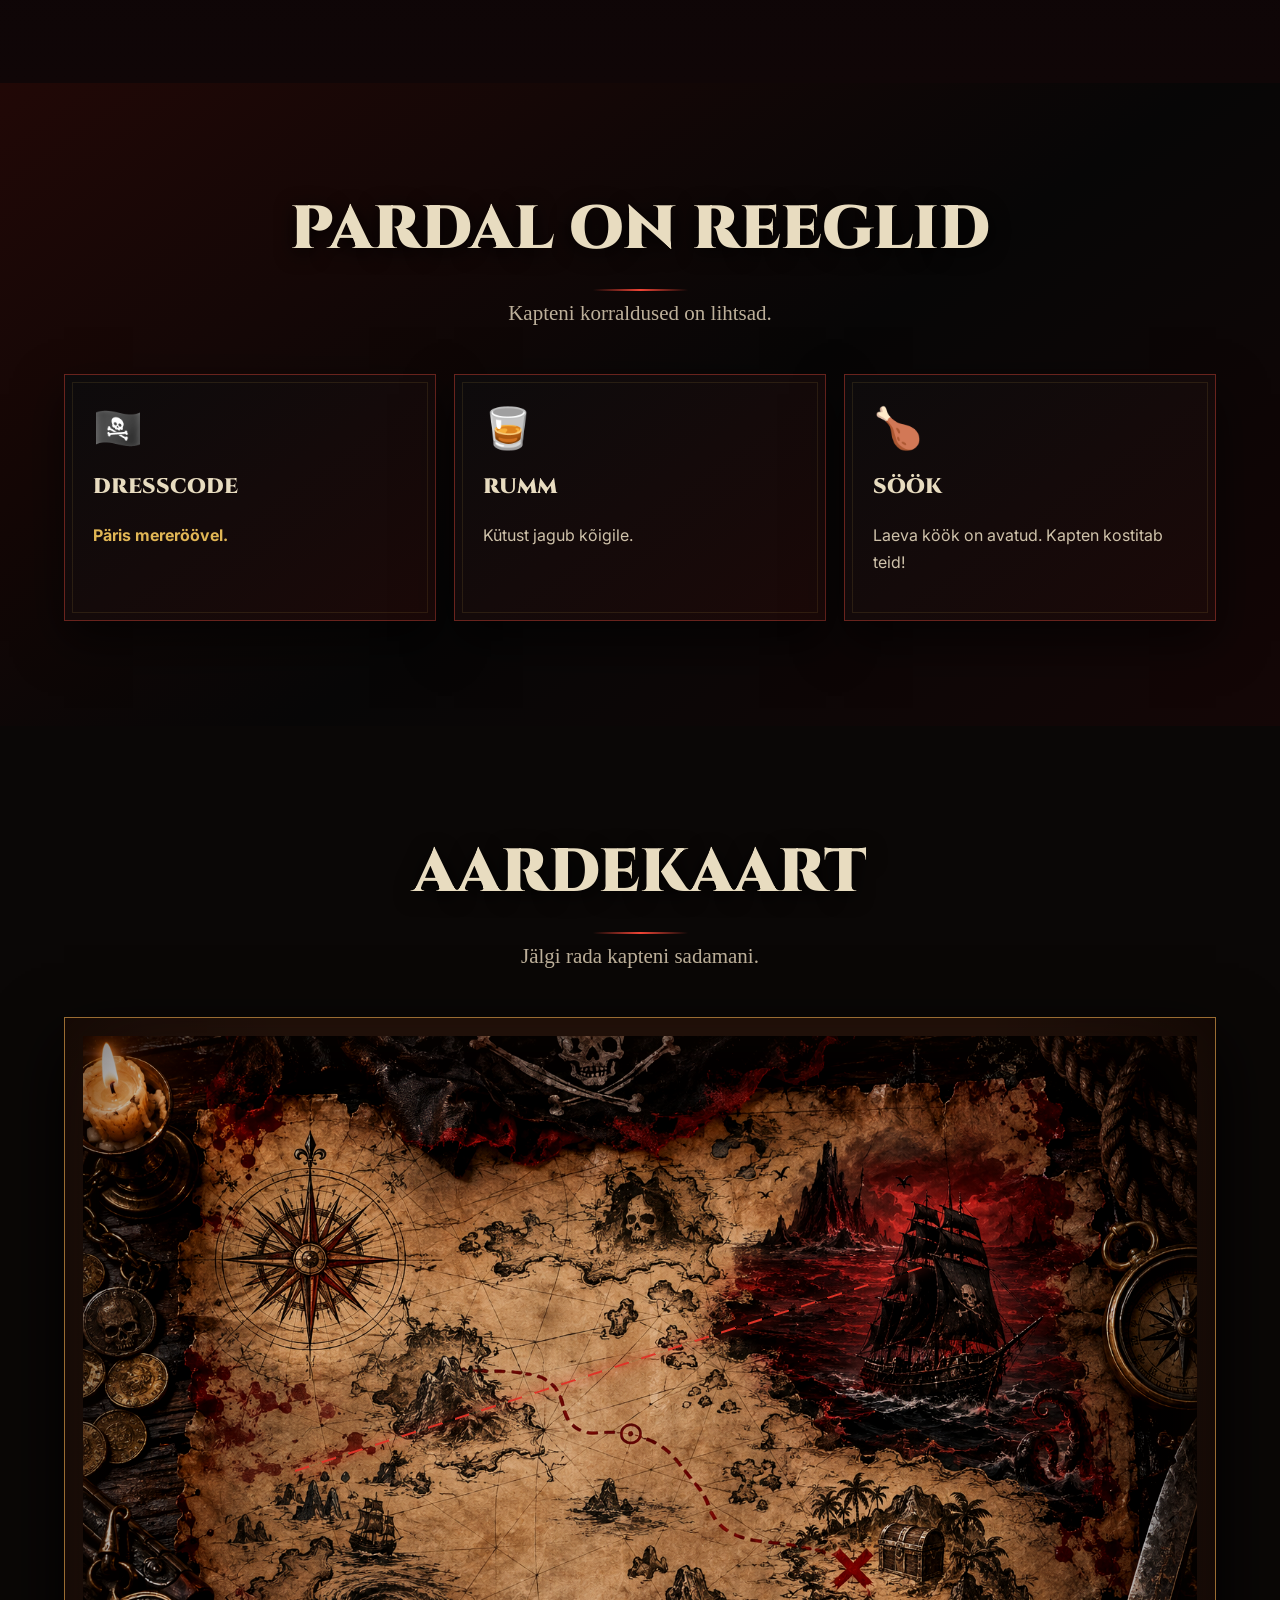
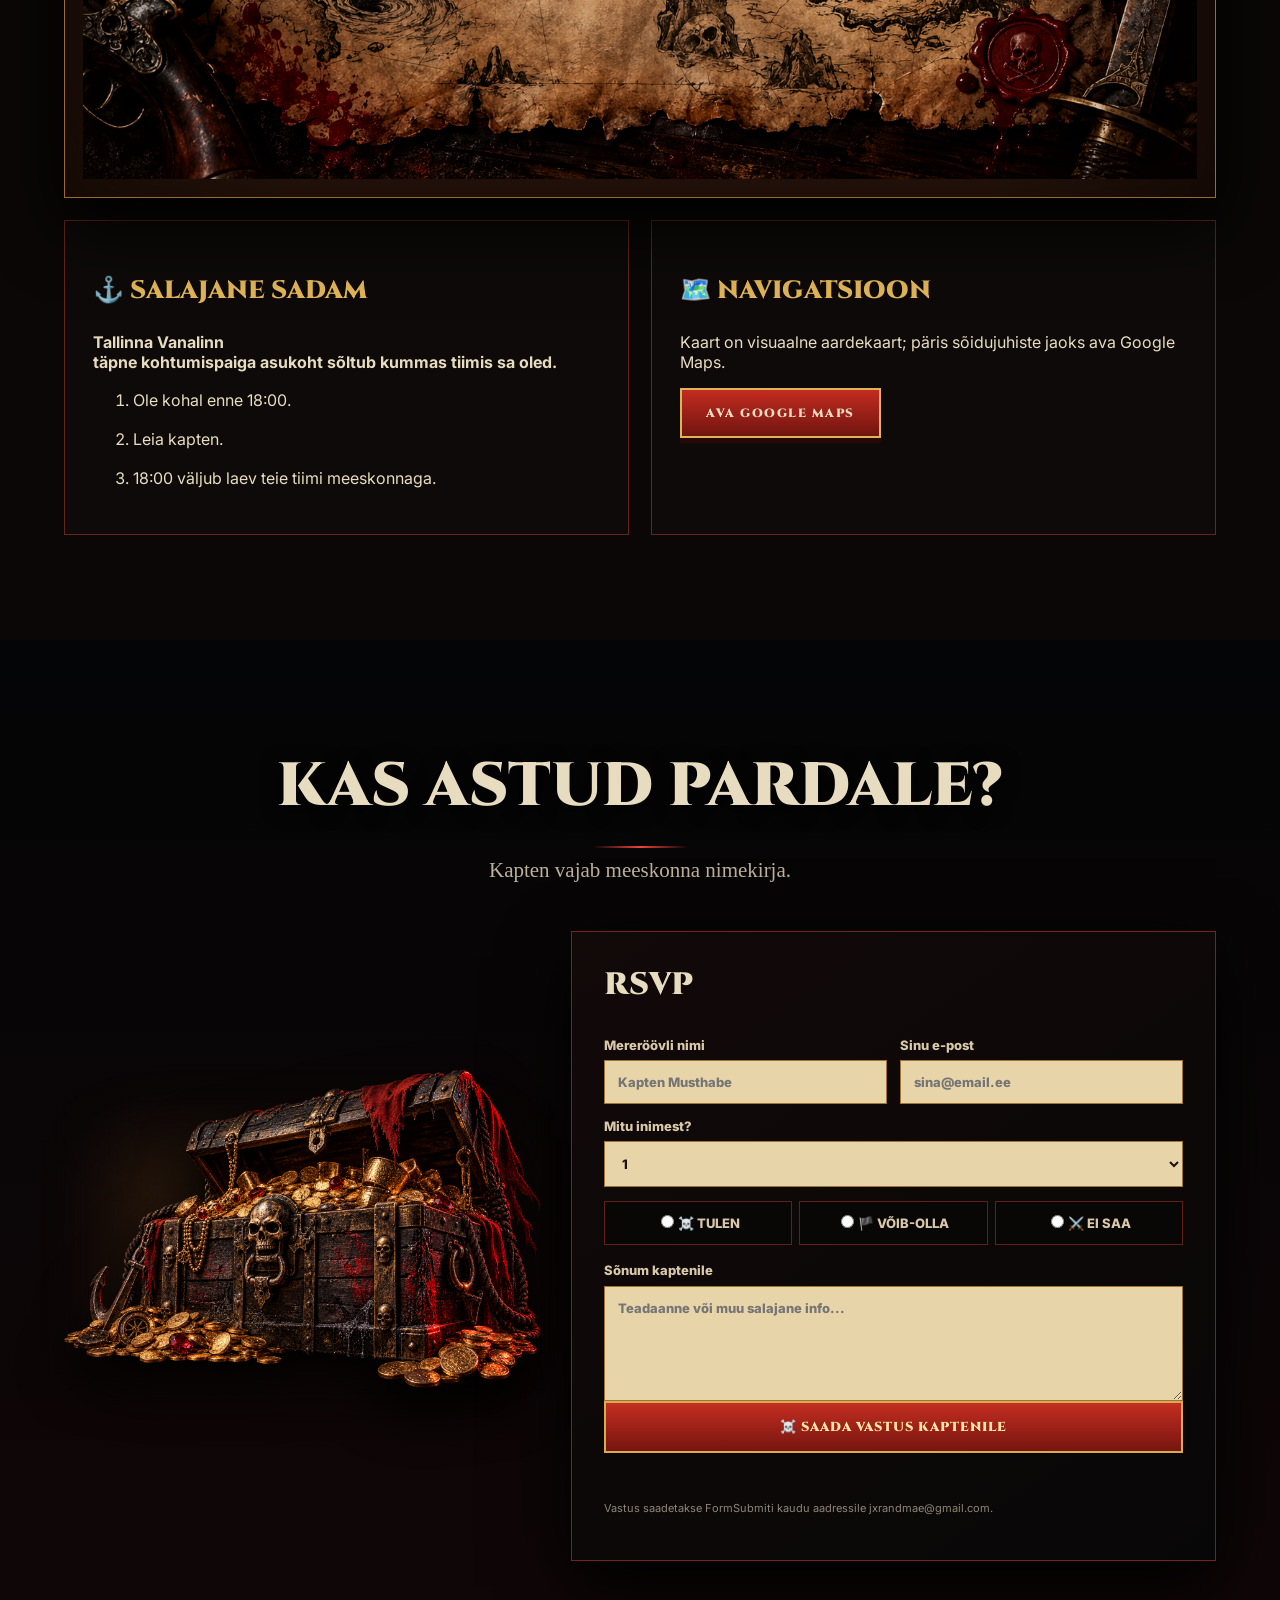
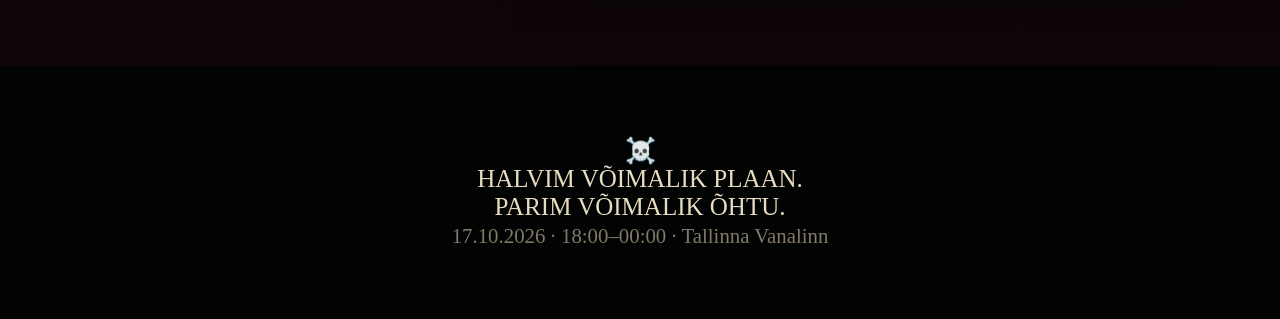
==== commit 95ab0b65: "parandused pealehel" ====
--- a/index.html
+++ b/index.html
@@ -14,7 +14,7 @@
 
 <header class="hero" id="top">
 <div class="heroImage"></div><div class="fog fogA"></div><div class="fog fogB"></div><div class="birds" aria-hidden="true">✦ 𓅃　𓅃　✦</div><div class="heroContent"><div>
-<div class="eyebrow">☠️ KAPTENI TEADAANNE ☠️</div>
+<div class="eyebrow">KAPTENI TEADAANNE</div>
 <h1>LAEVALE OTSITAKSE <em>MEESKONDA!</em></h1>
 <p class="heroLead">💰 TUNNIPALK: 0–400 000 €
 Palk sõltub otseselt sellest, kas leiame aarde või mitte. Kui aare leitakse, läheb saak ausalt kogu meeskonna vahel jagamisele. Varasem piraadikogemus ei ole vajalik.</p>
@@ -28,7 +28,8 @@
 <section class="section dark" id="lugu"><div class="wrap"><h2 class="title">KAPTENI LUGU</h2><p class="subtitle">See ei ole tavaline sünnipäevakutse.</p><div class="story">
 <p>Kui meri on must ja kuu kumab madalal, koguneb Tallinna Vanalinnas üks jõuk. Nad ei otsi vabandusi. Nad otsivad <strong>seiklust, rummi ja head meeskonda.</strong></p>
 <p>Kell <strong>18:00</strong> tõstetakse ankur. Hilinejad jäävad kaldale. Kui tuled, siis tule nagu päris mereröövel.</p>
-<p><strong>Fake piraadid meeskonda ei pääse.</strong> Kui sa pole varem piraat olnud, saad siit inspiratsiooni: https://pin.it/2wgxRKAsT</p>
+<p><strong>Fake piraadid meeskonda ei pääse.</strong> Kui sa pole varem piraat olnud, <a href="https://pin.it/2wgxRKAsT" target="_blank" rel="noopener noreferrer">
+    siit inspiratsiooni </a>.</p>
 </div></div></section>
 
 <section class="section redSection" id="pardal"><div class="wrap"><h2 class="title">PARDAL ON REEGLID</h2><p class="subtitle">Kapteni korraldused on lihtsad.</p><div class="cards">
@@ -43,18 +44,18 @@
 </div></section>
 
 <section class="section dark" id="rsvp"><div class="wrap"><h2 class="title">KAS ASTUD PARDALE?</h2><p class="subtitle">Kapten vajab meeskonna nimekirja.</p>
-<div class="rsvpWrap"><div class="chestVisual"><div class="chestGlow"></div><img id="chestBtn" class="chestBtn" src="assets/treasure-chest.png" alt="Avatud aardelaegas" loading="lazy"><div class="treasureSecret"><div id="secret">☠️ <b>AARDELAEGAS AVATUD.</b><br>Salasõna: RUMM.</div></div></div>
+<div class="rsvpWrap"><div class="chestVisual"><div class="chestGlow"></div><img id="chestBtn" class="chestBtn" src="assets/treasure-chest.png" alt="Avatud aardelaegas" loading="lazy"><div class="treasureSecret"><div id="secret">☠️ <b>AARDELAEGAS AVATUD</b><br>Lisa 5 punkti tiimile, kui ütled salasõna: PIRAAJA.</div></div></div>
 <div class="form"><h3>RSVP</h3><form id="rsvpForm" action="https://formsubmit.co/ajax/jxrandmae@gmail.com" method="POST">
 <input type="hidden" name="_subject" value="🏴‍☠️ MERERÖÖVLID PARDAL — uus RSVP"><input type="hidden" name="_template" value="table"><input type="hidden" name="_captcha" value="true"><input type="text" name="_honey" style="display:none">
 <div class="grid"><label>Mereröövli nimi<input name="name" required placeholder="Kapten Musthabe"></label><label>Sinu e-post<input name="email" type="email" required placeholder="sina@email.ee"></label></div>
-<label style="display:block;margin-top:14px">Mitu inimest?<select name="count"><option>1</option><option>2</option><option>3</option><option>4</option><option>5+</option></select></label>
+<label style="display:block;margin-top:14px">Mitu inimest?<select name="count"><option>1</option><option>2</option><option>3</option><option>4</option><option>5</option></select></label>
 <div class="choices"><label><input type="radio" name="answer" value="JAH, TULEN!" required>☠️ TULEN</label><label><input type="radio" name="answer" value="VÕIB-OLLA">🏴 VÕIB-OLLA</label><label><input type="radio" name="answer" value="EI SAA">⚔️ EI SAA</label></div>
-<label>Sõnum kaptenile<textarea name="note" placeholder="Majutus, erisoov või muu salajane info..."></textarea></label>
+<label>Sõnum kaptenile<textarea name="note" placeholder="Teadaanne või muu salajane info..."></textarea></label>
 <button class="submit" type="submit">☠️ SAADA VASTUS KAPTENILE</button><div class="status" id="status"></div>
-<p class="small">Vastus saadetakse FormSubmiti kaudu aadressile jxrandmae@gmail.com. Esimesel kasutamisel tuleb e-post kinnitada.</p>
+<p class="small">Vastus saadetakse FormSubmiti kaudu aadressile jxrandmae@gmail.com.</p>
 </form></div></div></div></section>
 
-<footer>☠️<br>HALVIM VÕIMALIK PLAAN.<br>PARIM VÕIMALIK ÖÖ.<br><small>17.10.2026 · 18:00–00:00 · Tallinna Vanalinn</small></footer>
+<footer>☠️<br>HALVIM VÕIMALIK PLAAN.<br>PARIM VÕIMALIK ÕHTU.<br><small>17.10.2026 · 18:00–00:00 · Tallinna Vanalinn</small></footer>
 <div id="toast" class="toast"></div>
 <script src="script.js"></script>
 </body></html>
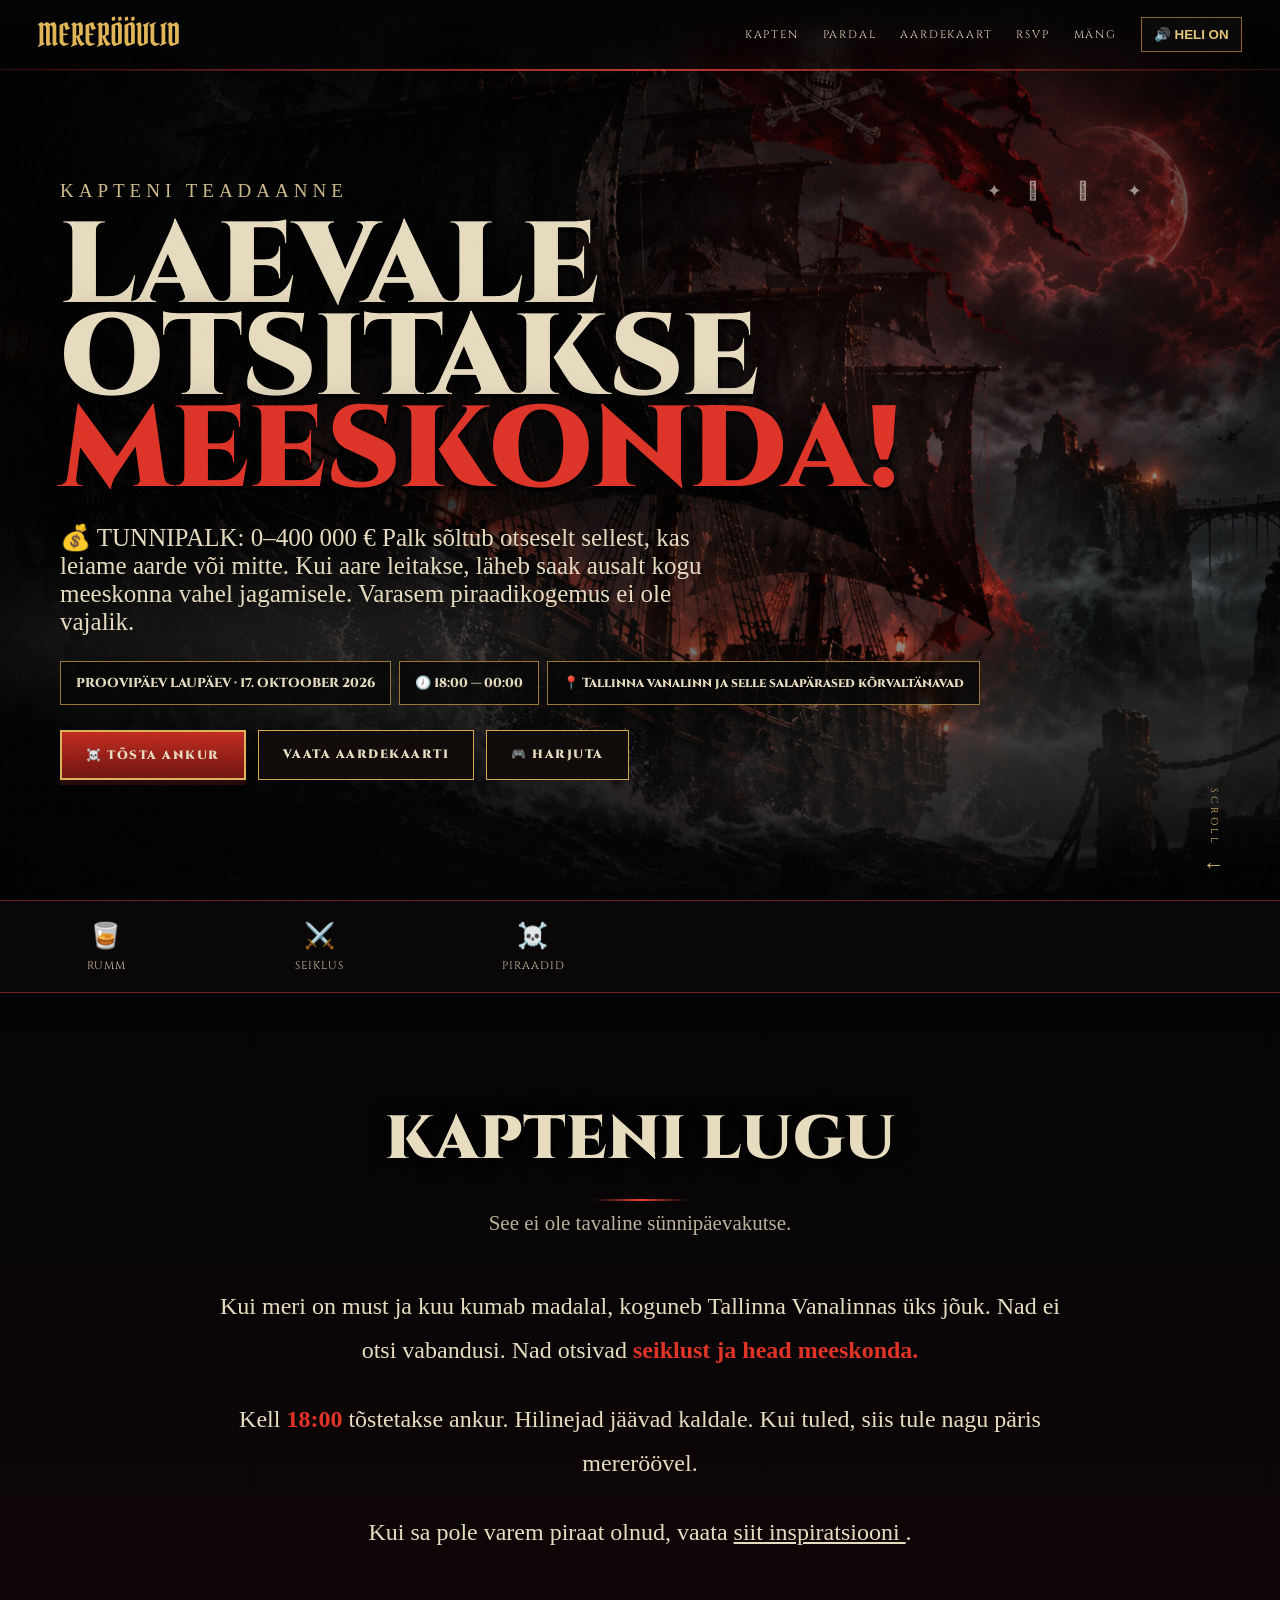
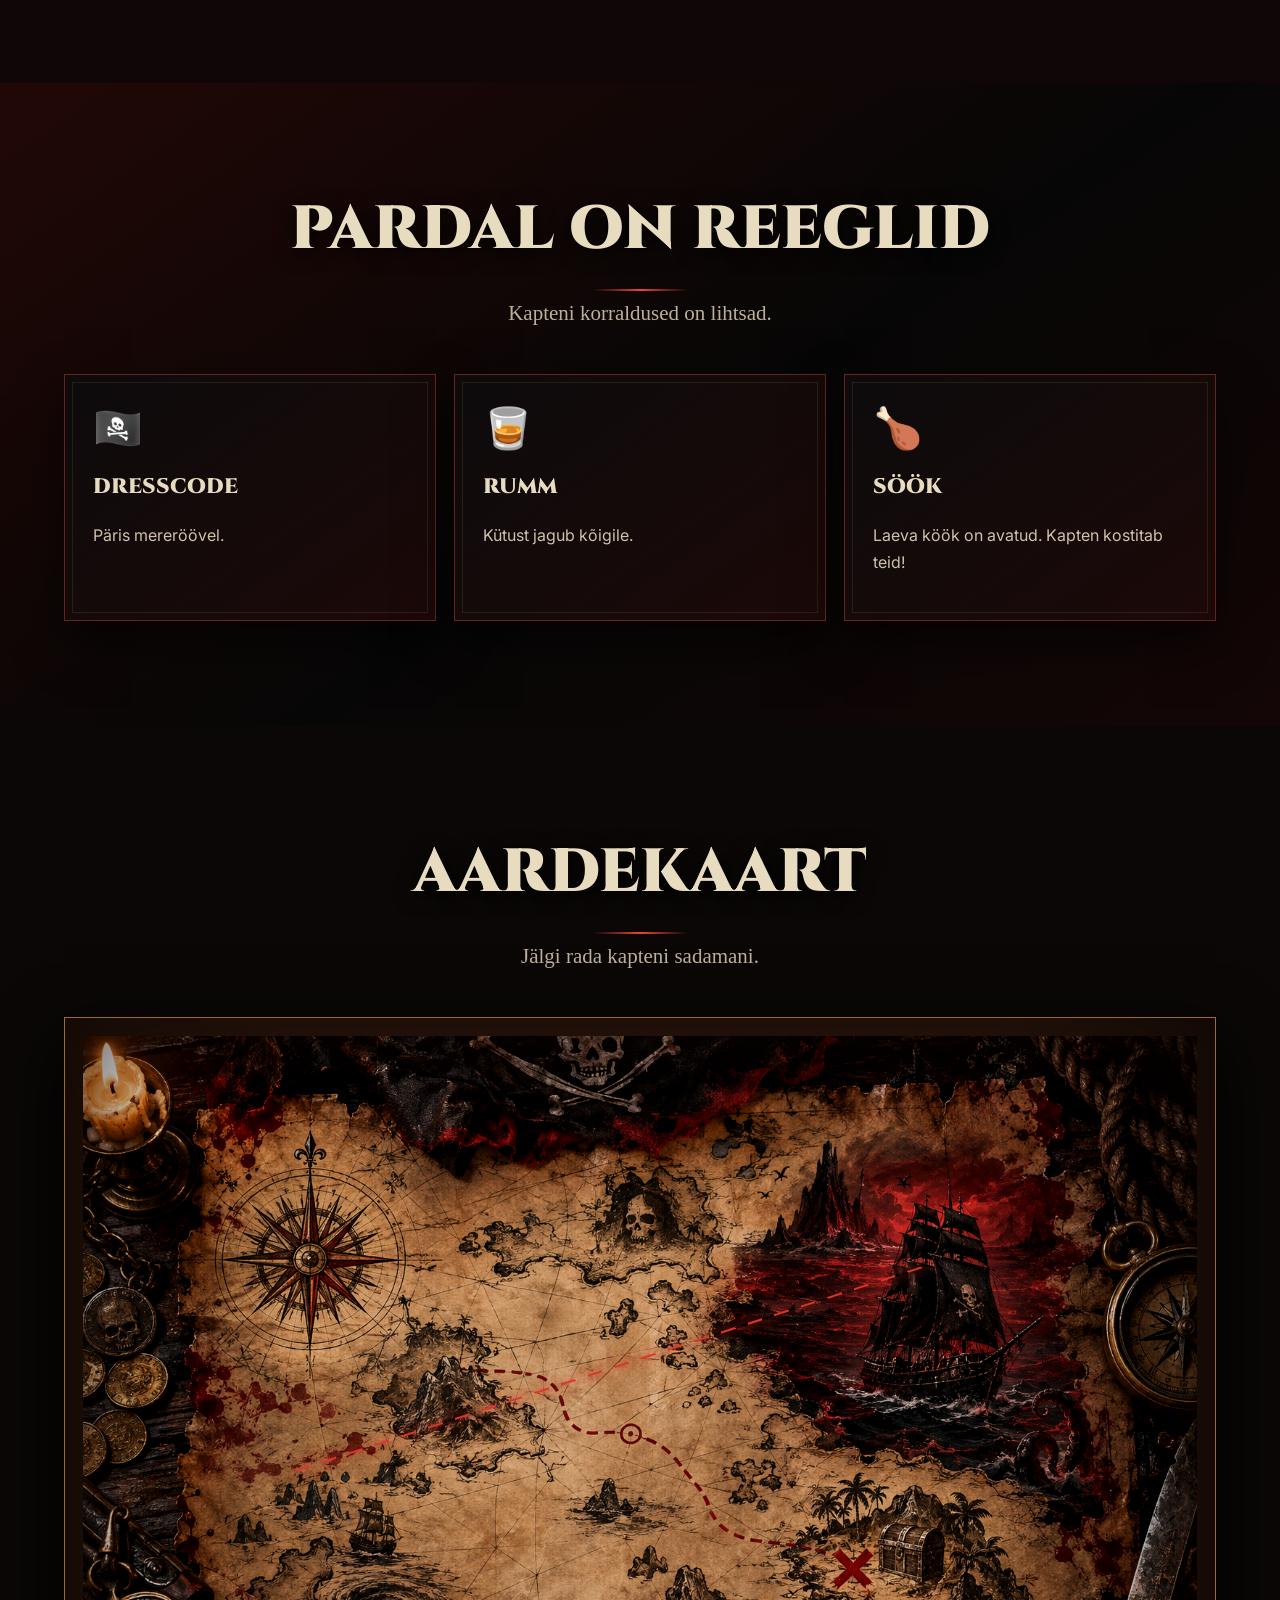
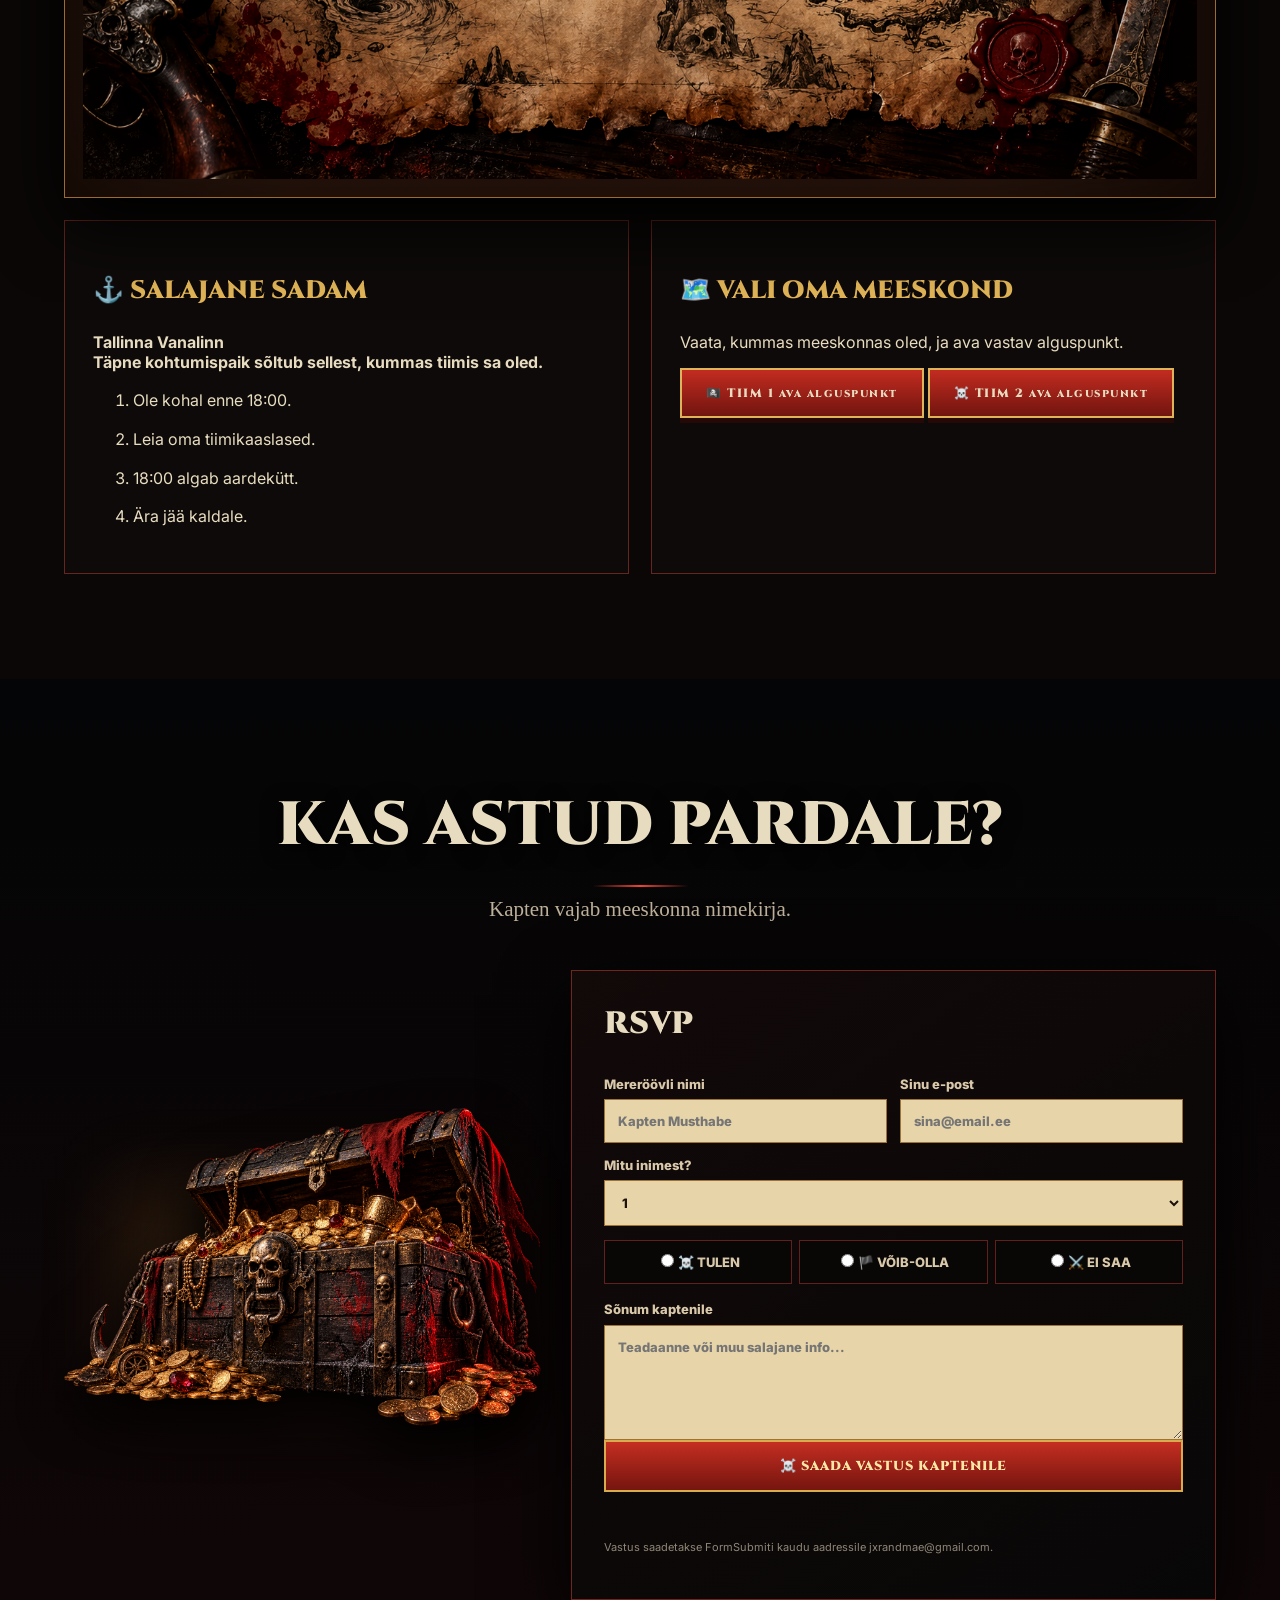
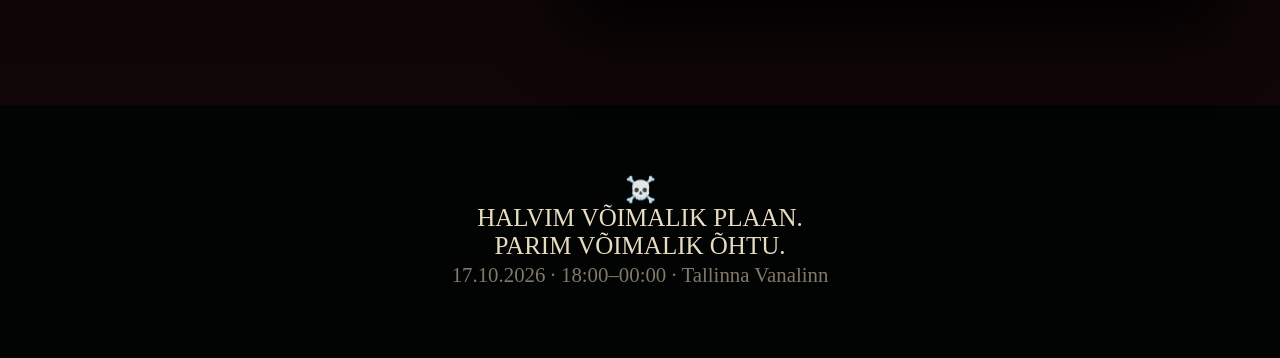
==== commit be21224f: "lisatud kaardi asukohad tiimidele" ====
--- a/index.html
+++ b/index.html
@@ -19,29 +19,80 @@
 <p class="heroLead">💰 TUNNIPALK: 0–400 000 €
 Palk sõltub otseselt sellest, kas leiame aarde või mitte. Kui aare leitakse, läheb saak ausalt kogu meeskonna vahel jagamisele. Varasem piraadikogemus ei ole vajalik.</p>
 <div class="meta"><span>PROOVIPÄEV LAUPÄEV · 17. OKTOOBER 2026</span><span>🕖 18:00 — 00:00</span><span>📍 Tallinna vanalinn ja selle salapärased kõrvaltänavad</span></div>
-<div class="ctaRow"><a class="btn primary" href="#rsvp">☠️ TÕSTA ANKUR</a><a class="btn" href="#kaart">VAATA AARDEKAARTI</a><a class="btn" href="mang.html">🎮 MÄNGI AARDEJAHTI</a></div>
+<div class="ctaRow"><a class="btn primary" href="#rsvp">☠️ TÕSTA ANKUR</a><a class="btn" href="#kaart">VAATA AARDEKAARTI</a><a class="btn" href="mang.html">🎮 HARJUTA</a></div>
 </div></div>
 </header>
 
 <div class="scrollCue" aria-hidden="true">SCROLL <span>↓</span></div><div class="strip"><div><b>🥃</b>RUMM</div><div><b>⚔️</b>SEIKLUS</div><div><b>☠️</b>PIRAADID</div></div>
 
 <section class="section dark" id="lugu"><div class="wrap"><h2 class="title">KAPTENI LUGU</h2><p class="subtitle">See ei ole tavaline sünnipäevakutse.</p><div class="story">
-<p>Kui meri on must ja kuu kumab madalal, koguneb Tallinna Vanalinnas üks jõuk. Nad ei otsi vabandusi. Nad otsivad <strong>seiklust, rummi ja head meeskonda.</strong></p>
+<p>Kui meri on must ja kuu kumab madalal, koguneb Tallinna Vanalinnas üks jõuk. Nad ei otsi vabandusi. Nad otsivad <strong>seiklust ja head meeskonda.</strong></p>
 <p>Kell <strong>18:00</strong> tõstetakse ankur. Hilinejad jäävad kaldale. Kui tuled, siis tule nagu päris mereröövel.</p>
-<p><strong>Fake piraadid meeskonda ei pääse.</strong> Kui sa pole varem piraat olnud, <a href="https://pin.it/2wgxRKAsT" target="_blank" rel="noopener noreferrer">
+<p> Kui sa pole varem piraat olnud, vaata <a href="https://pin.it/2wgxRKAsT" target="_blank" rel="noopener noreferrer">
     siit inspiratsiooni </a>.</p>
 </div></div></section>
 
 <section class="section redSection" id="pardal"><div class="wrap"><h2 class="title">PARDAL ON REEGLID</h2><p class="subtitle">Kapteni korraldused on lihtsad.</p><div class="cards">
-<article class="card"><div class="icon">🏴‍☠️</div><h3>DRESSCODE</h3><p><b>Päris mereröövel.</b></p></article>
+<article class="card"><div class="icon">🏴‍☠️</div><h3>DRESSCODE</h3><p>Päris mereröövel.</p></article>
 <article class="card"><div class="icon">🥃</div><h3>RUMM</h3><p>Kütust jagub kõigile. </p></article>
 <article class="card"><div class="icon">🍗</div><h3>SÖÖK</h3><p>Laeva köök on avatud. Kapten kostitab teid!</p></article>
 </div></div></section>
 
 <section class="mapSection" id="kaart"><div class="wrap"><h2 class="title">AARDEKAART</h2><p class="subtitle">Jälgi rada kapteni sadamani.</p>
 <div class="mapFrame" id="mapFrame"><img src="assets/treasure-map.png" alt="Tume piraatide aardekaart" loading="lazy"><div class="routeOverlay"></div></div>
-<div class="mapInfo"><div class="panel"><h3>⚓ SALAJANE SADAM</h3><p><b>Tallinna Vanalinn<br>täpne kohtumispaiga asukoht sõltub kummas tiimis sa oled.</b></p><ol><li>Ole kohal enne 18:00.</li><li>Leia kapten.</li><li>18:00 väljub laev teie tiimi meeskonnaga.</li></ol></div><div class="panel"><h3>🗺️ NAVIGATSIOON</h3><p>Kaart on visuaalne aardekaart; päris sõidujuhiste jaoks ava Google Maps.</p><a class="btn primary" target="_blank" href="https://www.google.com/maps/search/?api=1&query=Siimu%20tee%2023%2C%20Laadi%20küla%2C%20Pärnumaa">AVA GOOGLE MAPS</a></div></div>
-</div></section>
+<div class="mapInfo">
+
+  <div class="panel">
+    <h3>⚓ SALAJANE SADAM</h3>
+
+    <p>
+      <b>
+        Tallinna Vanalinn<br>
+        Täpne kohtumispaik sõltub sellest, kummas tiimis sa oled.
+      </b>
+    </p>
+
+    <ol>
+      <li>Ole kohal enne 18:00.</li>
+      <li>Leia oma tiimikaaslased.</li>
+      <li>18:00 algab aardekütt.</li>
+      <li>Ära jää kaldale.</li>
+    </ol>
+  </div>
+
+
+  <div class="panel">
+    <h3>🗺️ VALI OMA MEESKOND</h3>
+
+    <p>
+      Vaata, kummas meeskonnas oled, ja ava vastav alguspunkt.
+    </p>
+
+    <div class="teamButtons">
+
+      <a
+        class="btn primary teamBtn"
+        target="_blank"
+        href="https://maps.app.goo.gl/h7wY4mK5Vum96ytQ7"
+      >
+        🏴‍☠️ TIIM 1
+        <small>AVA ALGUSPUNKT</small>
+      </a>
+
+      <a
+        class="btn primary teamBtn"
+        target="_blank"
+        href="https://maps.app.goo.gl/xC6VHM5YAqpepyd66"
+      >
+        ☠️ TIIM 2
+        <small>AVA ALGUSPUNKT</small>
+      </a>
+
+    </div>
+
+  </div>
+
+</div></div></section>
 
 <section class="section dark" id="rsvp"><div class="wrap"><h2 class="title">KAS ASTUD PARDALE?</h2><p class="subtitle">Kapten vajab meeskonna nimekirja.</p>
 <div class="rsvpWrap"><div class="chestVisual"><div class="chestGlow"></div><img id="chestBtn" class="chestBtn" src="assets/treasure-chest.png" alt="Avatud aardelaegas" loading="lazy"><div class="treasureSecret"><div id="secret">☠️ <b>AARDELAEGAS AVATUD</b><br>Lisa 5 punkti tiimile, kui ütled salasõna: PIRAAJA.</div></div></div>
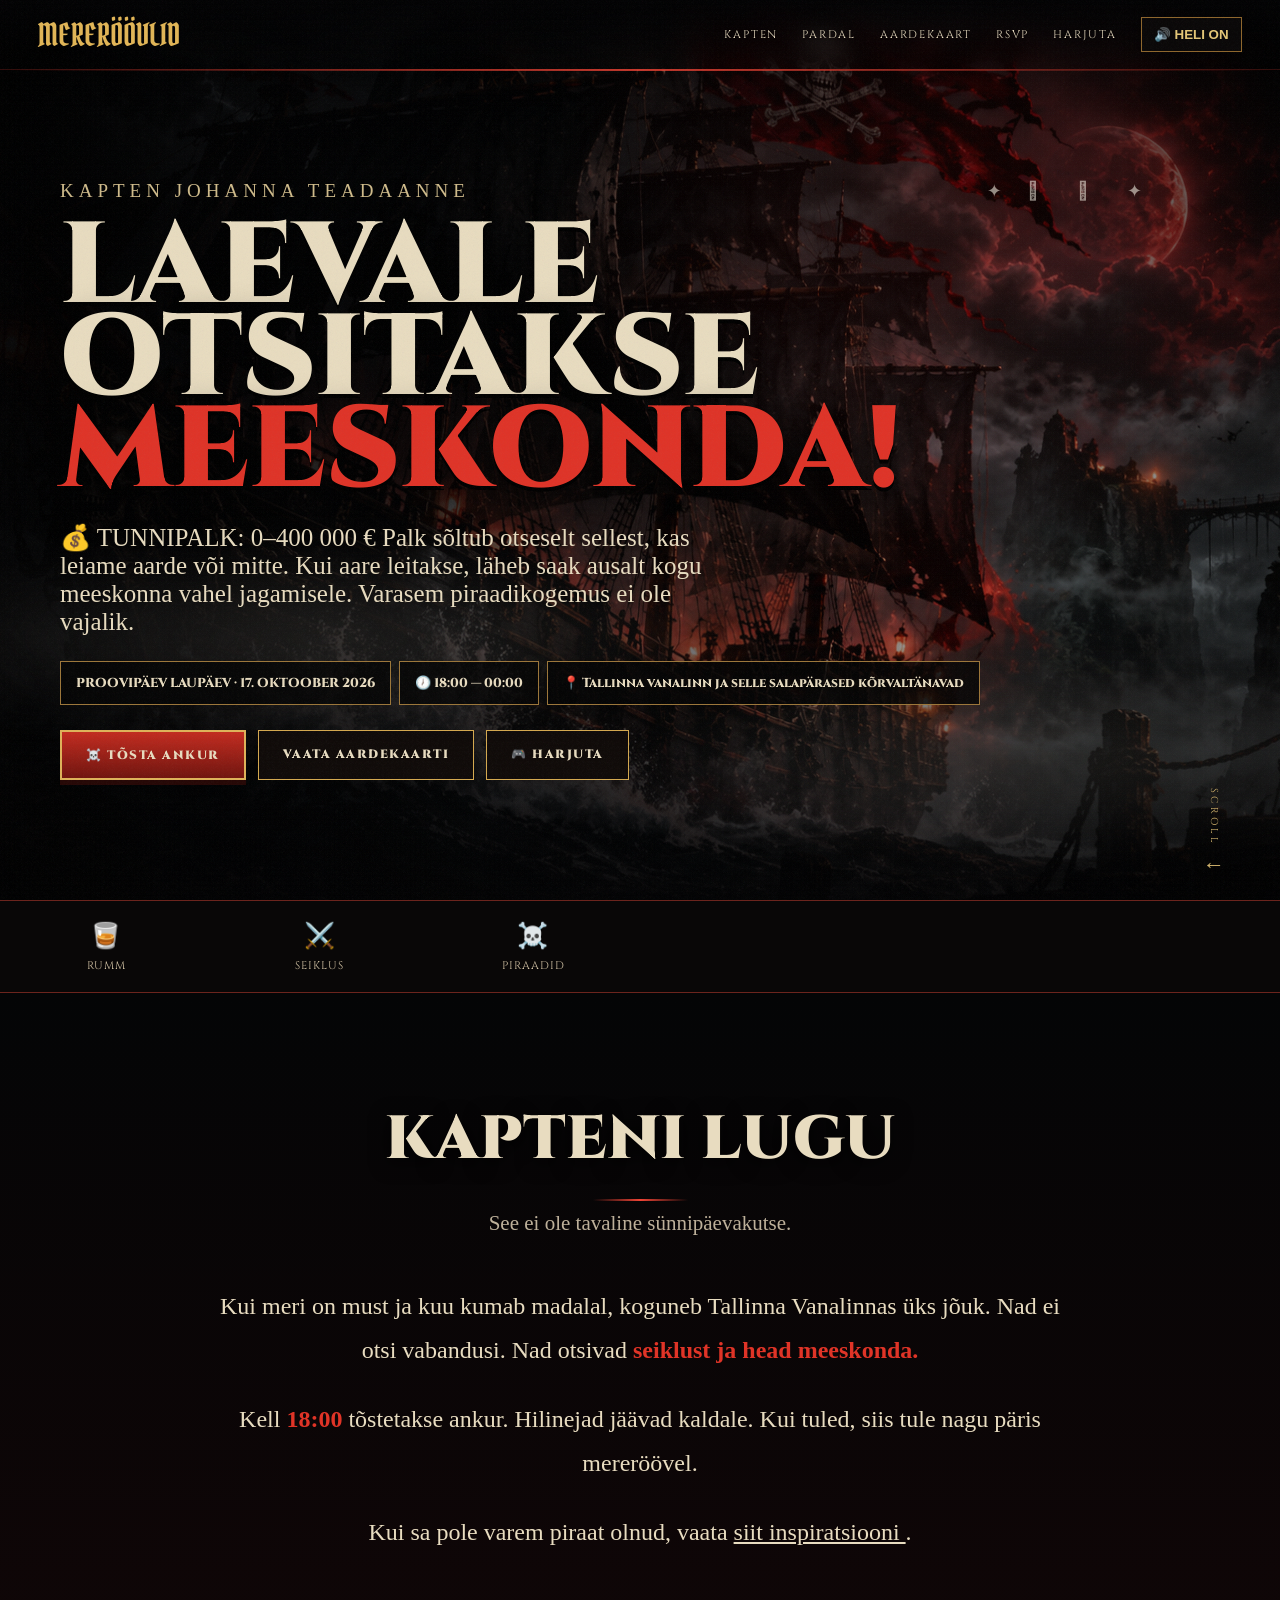
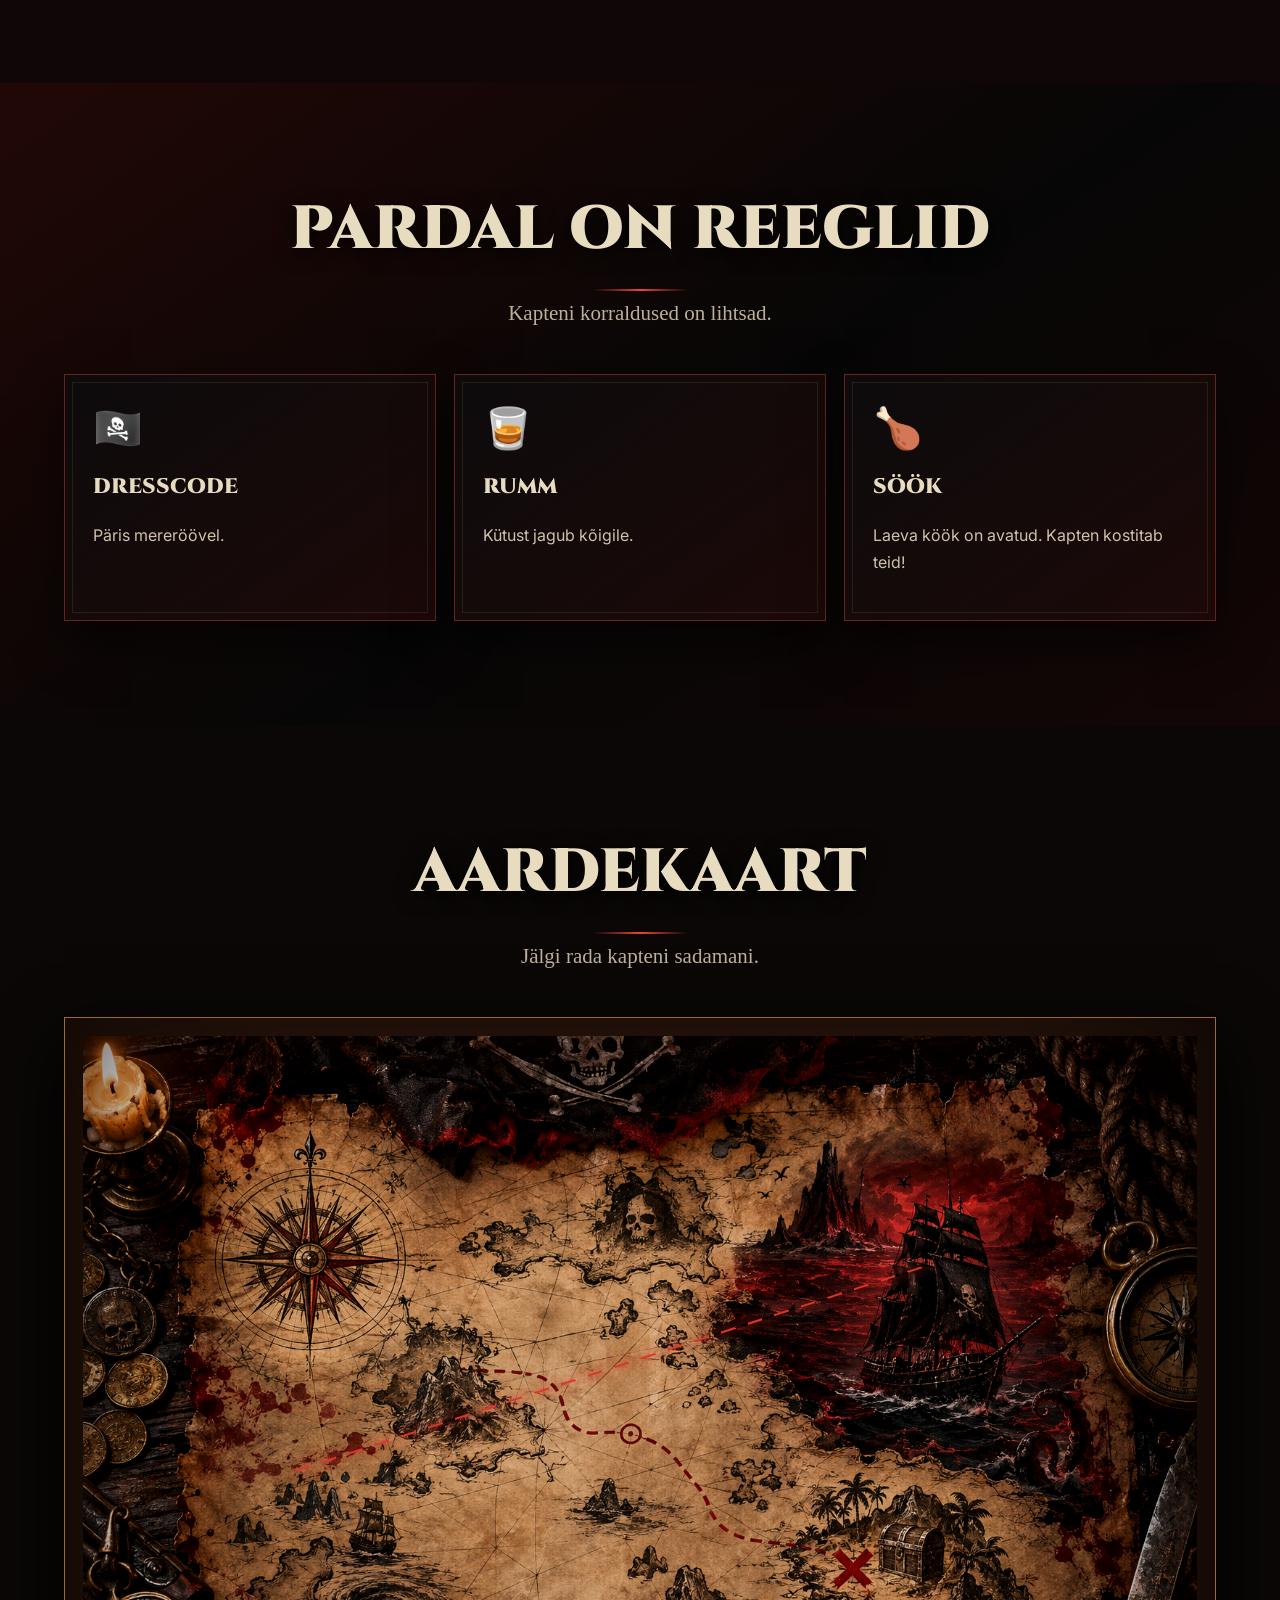
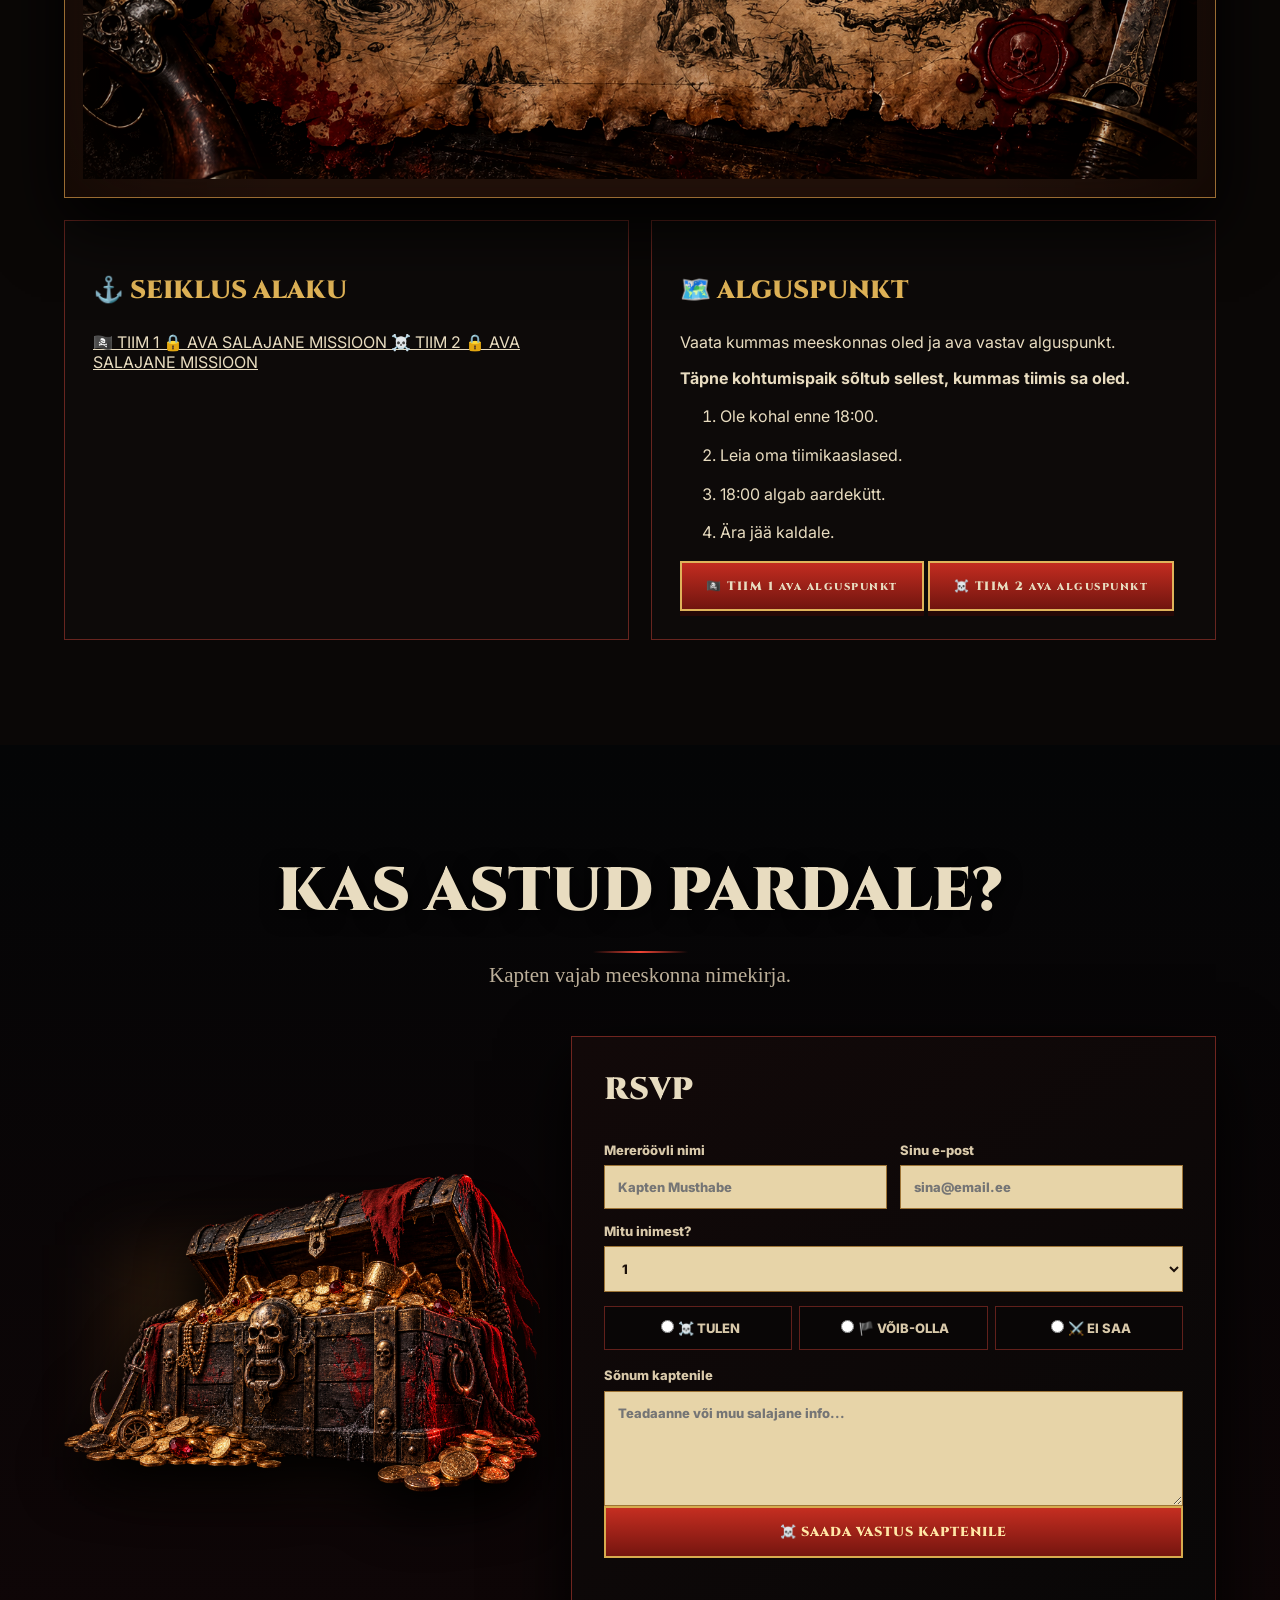
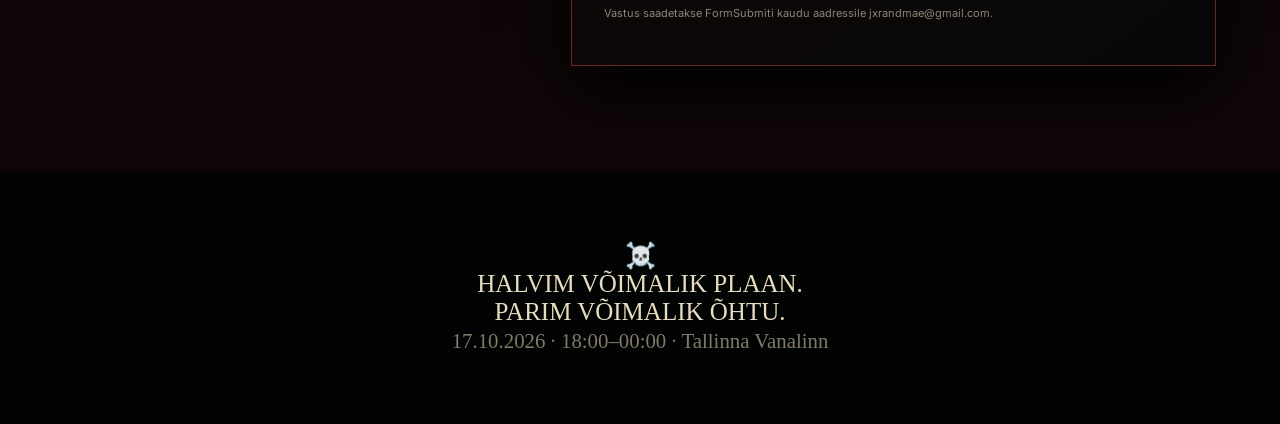
==== commit 3cabee44: "tiimilehed 1 ja 2" ====
--- a/index.html
+++ b/index.html
@@ -8,13 +8,13 @@
 <body>
 <nav class="nav">
 <a class="brand" href="#top">MERERÖÖVLID</a>
-<a href="#lugu">KAPTEN</a><a href="#pardal">PARDAL</a><a href="#kaart">AARDEKAART</a><a href="#rsvp">RSVP</a><a href="mang.html">MÄNG</a>
+<a href="#lugu">KAPTEN</a><a href="#pardal">PARDAL</a><a href="#kaart">AARDEKAART</a><a href="#rsvp">RSVP</a><a href="mang.html">HARJUTA</a>
 <button class="sound" id="sound">🔊 HELI OFF</button>
 </nav>
 
 <header class="hero" id="top">
 <div class="heroImage"></div><div class="fog fogA"></div><div class="fog fogB"></div><div class="birds" aria-hidden="true">✦ 𓅃　𓅃　✦</div><div class="heroContent"><div>
-<div class="eyebrow">KAPTENI TEADAANNE</div>
+<div class="eyebrow">KAPTEN JOHANNA TEADAANNE</div>
 <h1>LAEVALE OTSITAKSE <em>MEESKONDA!</em></h1>
 <p class="heroLead">💰 TUNNIPALK: 0–400 000 €
 Palk sõltub otseselt sellest, kas leiame aarde või mitte. Kui aare leitakse, läheb saak ausalt kogu meeskonna vahel jagamisele. Varasem piraadikogemus ei ole vajalik.</p>
@@ -43,11 +43,40 @@
 <div class="mapInfo">
 
   <div class="panel">
-    <h3>⚓ SALAJANE SADAM</h3>
+    <h3>⚓ SEIKLUS ALAKU</h3>
+
+<div class="teamButtons">
+
+  <a
+    class="teamBtn team1"
+    href="tiim1.html"
+  >
+    <span class="teamIcon">🏴‍☠️</span>
+    <span class="teamName">TIIM 1</span>
+    <span class="teamAction">🔒 AVA SALAJANE MISSIOON</span>
+  </a>
+
+  <a
+    class="teamBtn team2"
+    href="tiim2.html"
+  >
+    <span class="teamIcon">☠️</span>
+    <span class="teamName">TIIM 2</span>
+    <span class="teamAction">🔒 AVA SALAJANE MISSIOON</span>
+  </a>
+
+</div>
+  </div>
+
+
+  <div class="panel">
+    <h3>🗺️ ALGUSPUNKT</h3>
 
     <p>
+      Vaata kummas meeskonnas oled ja ava vastav alguspunkt.
+    </p>
+<p>
       <b>
-        Tallinna Vanalinn<br>
         Täpne kohtumispaik sõltub sellest, kummas tiimis sa oled.
       </b>
     </p>
@@ -58,16 +87,6 @@
       <li>18:00 algab aardekütt.</li>
       <li>Ära jää kaldale.</li>
     </ol>
-  </div>
-
-
-  <div class="panel">
-    <h3>🗺️ VALI OMA MEESKOND</h3>
-
-    <p>
-      Vaata, kummas meeskonnas oled, ja ava vastav alguspunkt.
-    </p>
-
     <div class="teamButtons">
 
       <a
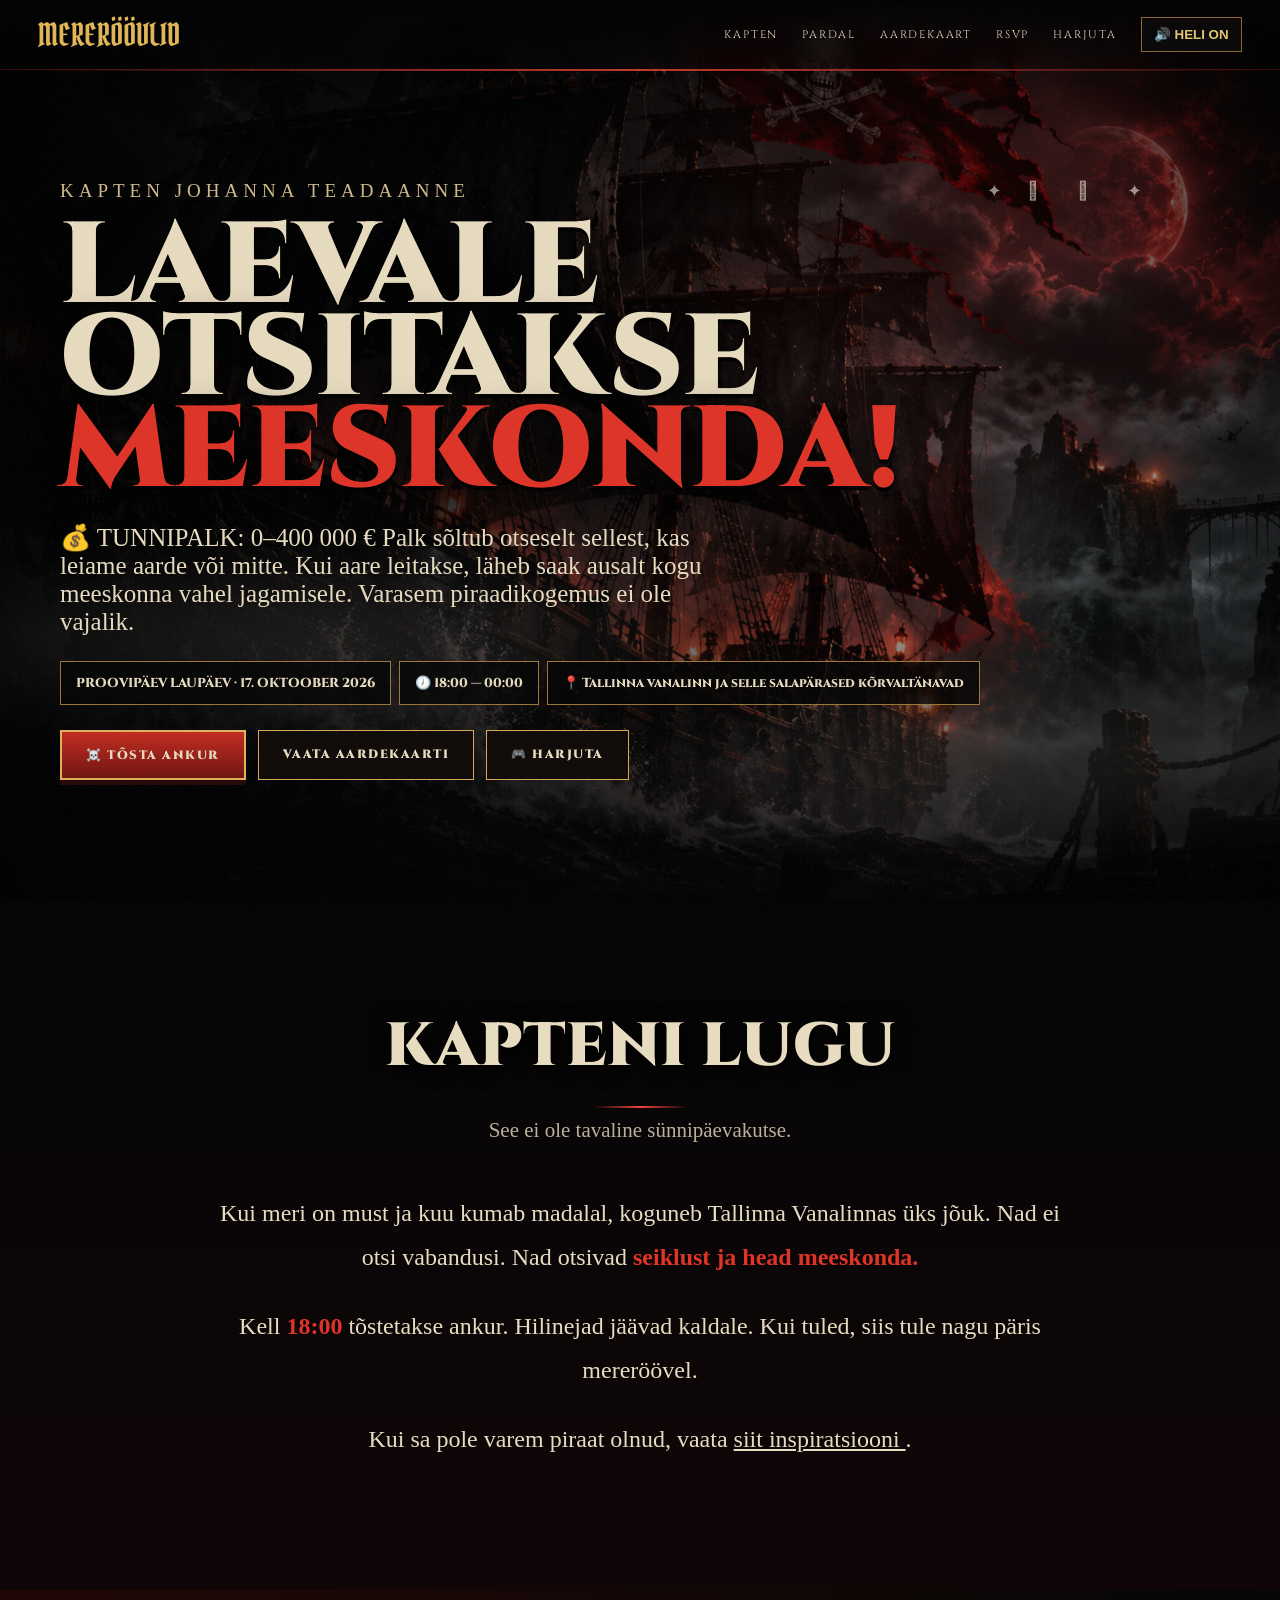
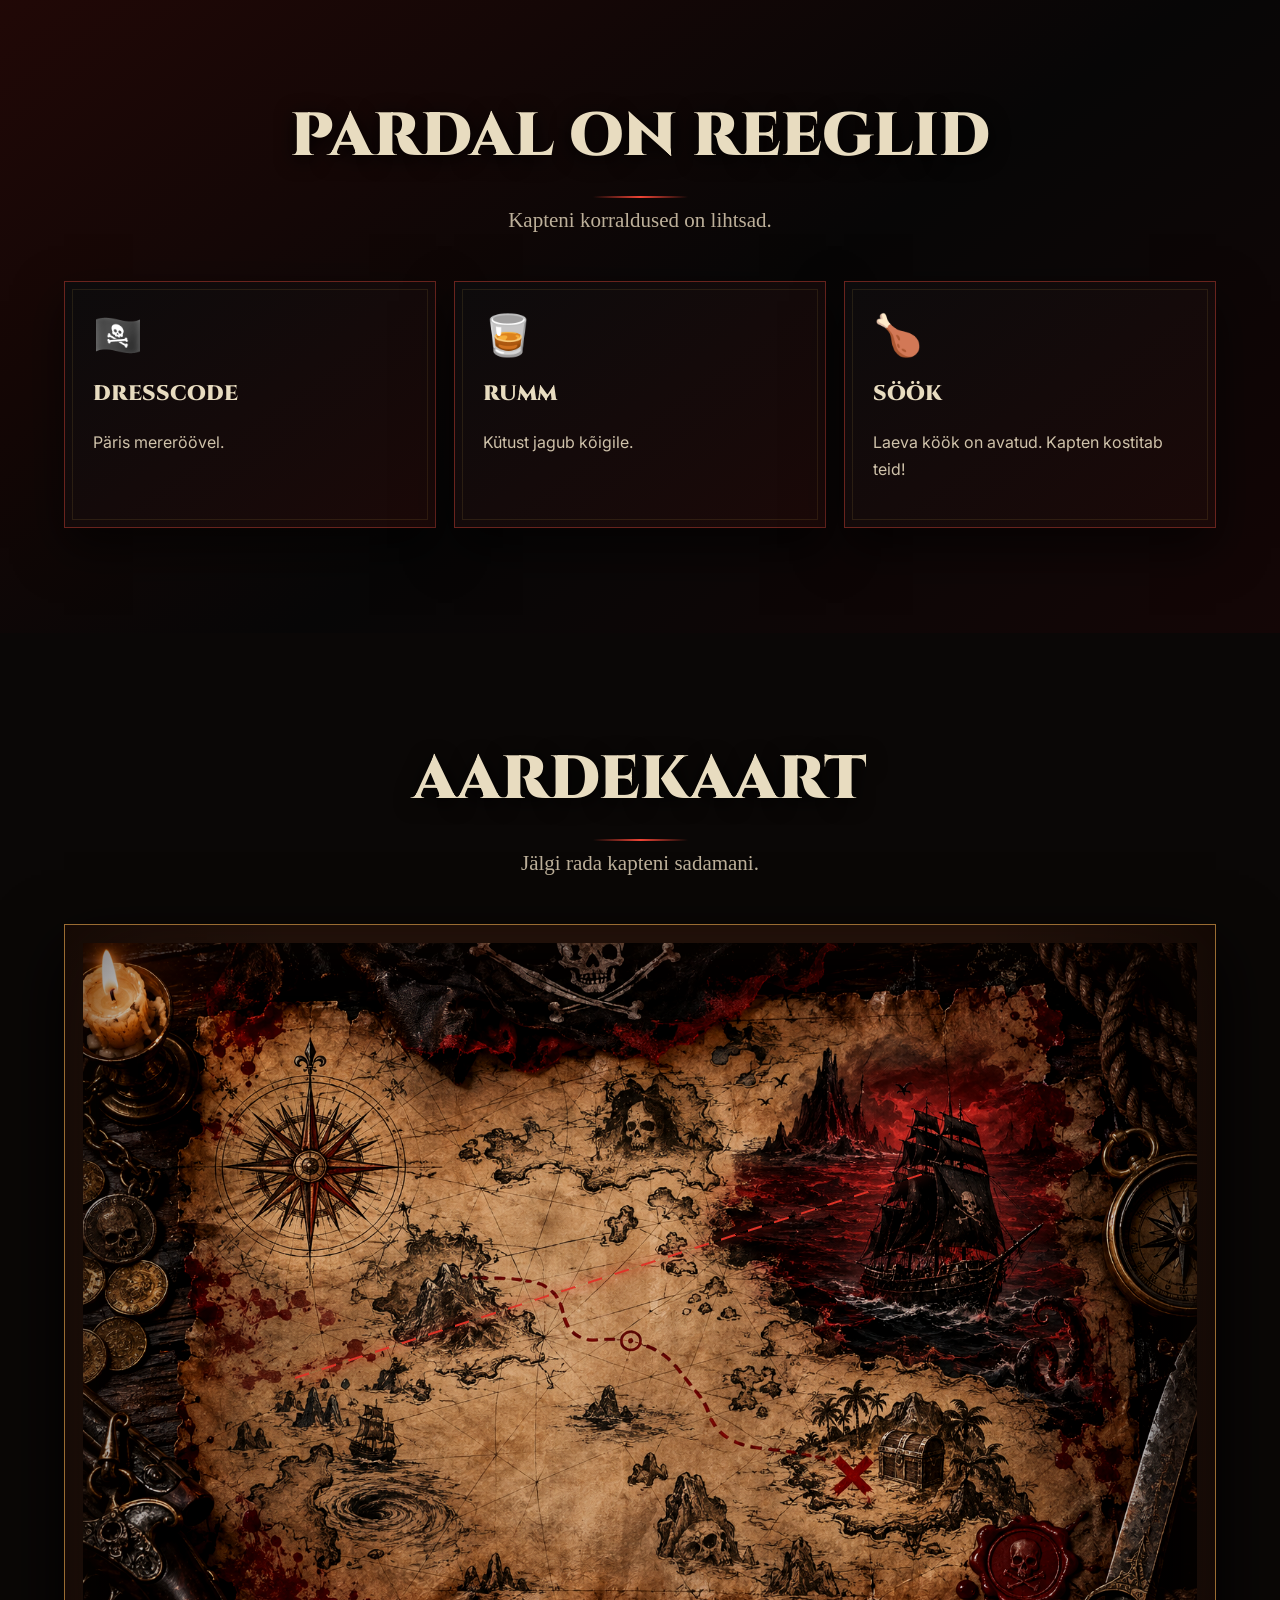
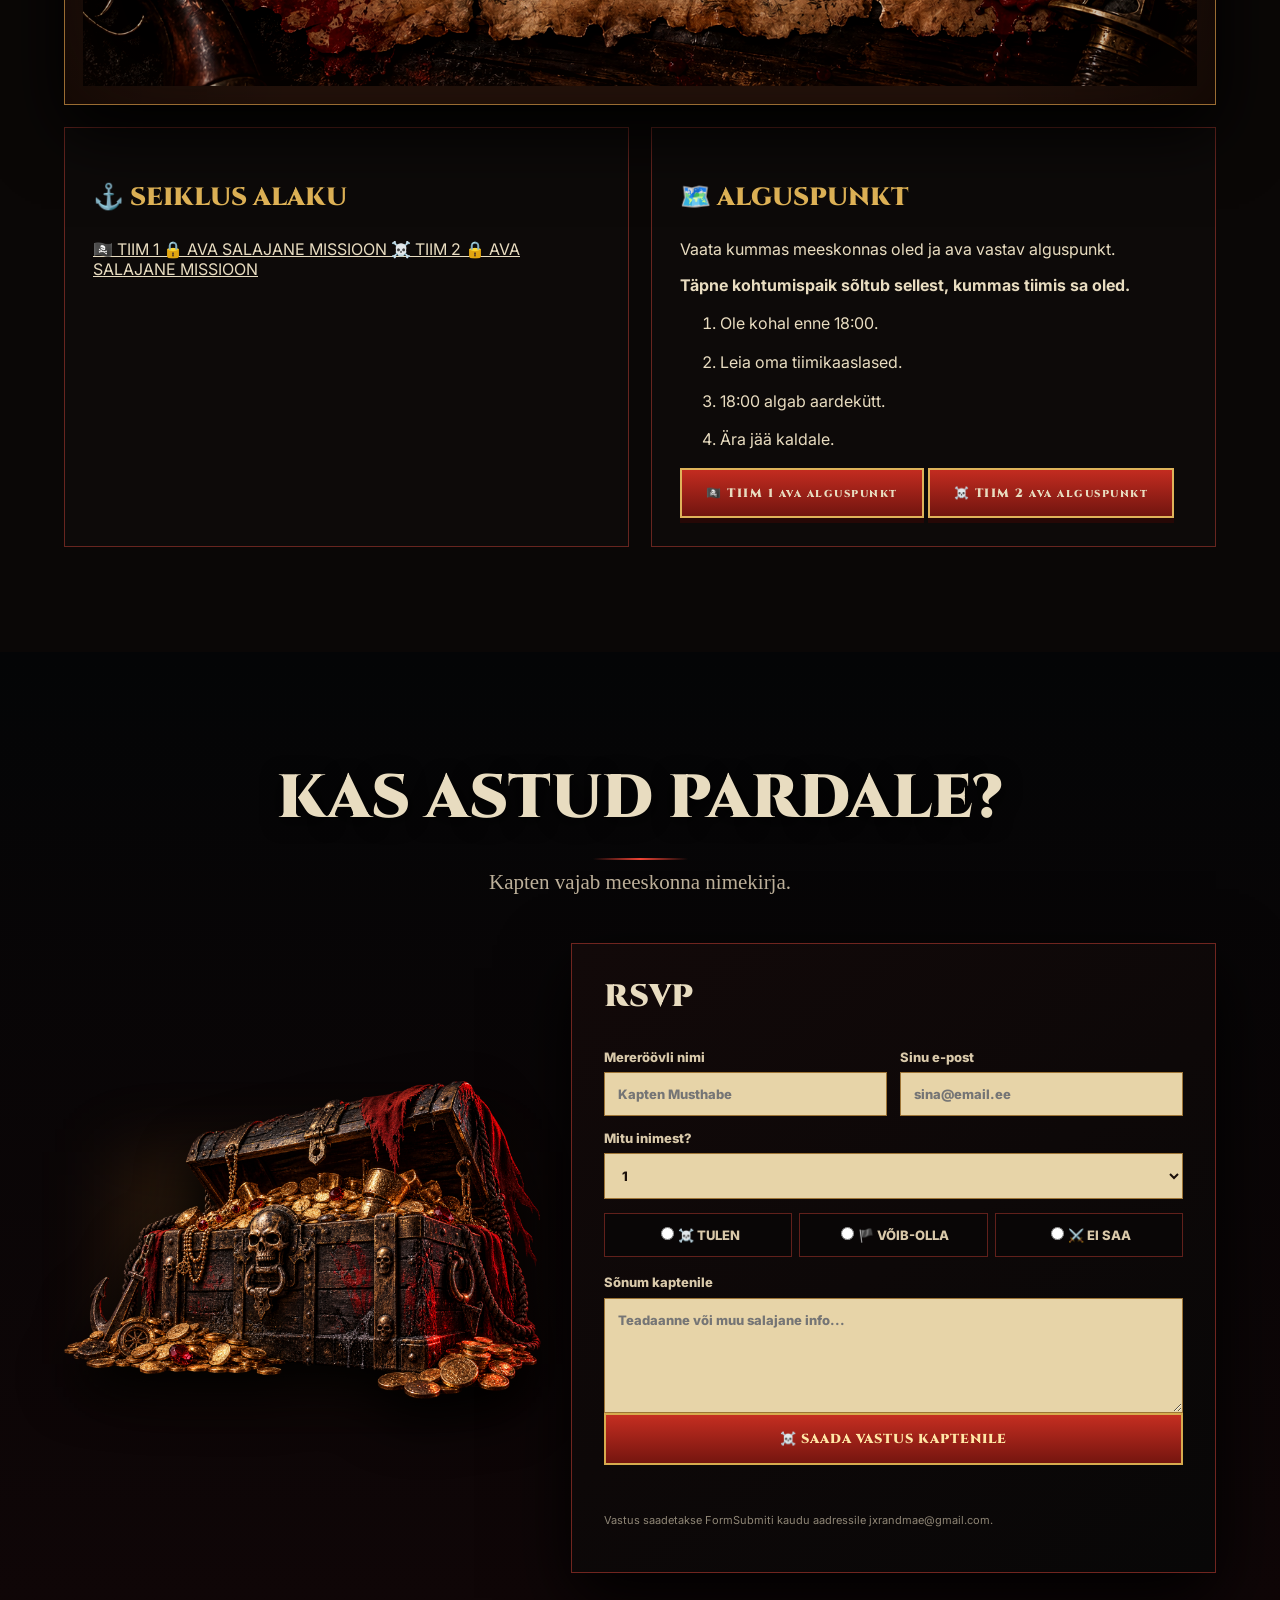
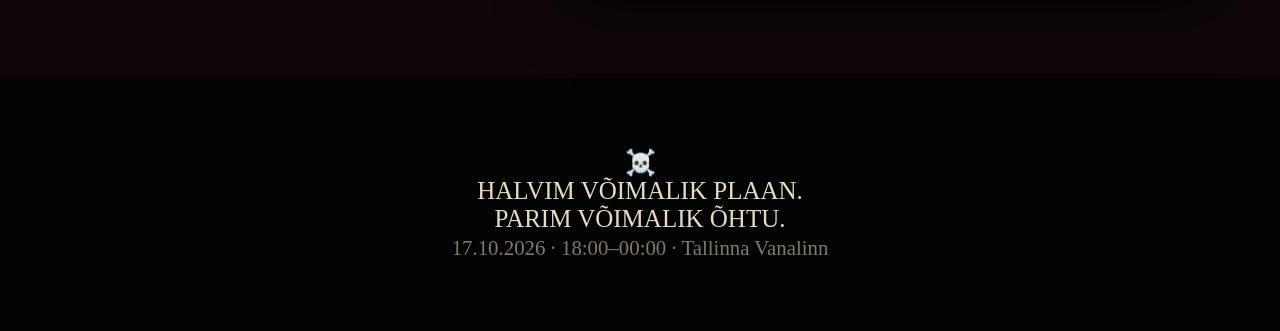
==== commit 390400d3: "eemaldada vaheriba" ====
--- a/index.html
+++ b/index.html
@@ -22,8 +22,6 @@
 <div class="ctaRow"><a class="btn primary" href="#rsvp">☠️ TÕSTA ANKUR</a><a class="btn" href="#kaart">VAATA AARDEKAARTI</a><a class="btn" href="mang.html">🎮 HARJUTA</a></div>
 </div></div>
 </header>
-
-<div class="scrollCue" aria-hidden="true">SCROLL <span>↓</span></div><div class="strip"><div><b>🥃</b>RUMM</div><div><b>⚔️</b>SEIKLUS</div><div><b>☠️</b>PIRAADID</div></div>
 
 <section class="section dark" id="lugu"><div class="wrap"><h2 class="title">KAPTENI LUGU</h2><p class="subtitle">See ei ole tavaline sünnipäevakutse.</p><div class="story">
 <p>Kui meri on must ja kuu kumab madalal, koguneb Tallinna Vanalinnas üks jõuk. Nad ei otsi vabandusi. Nad otsivad <strong>seiklust ja head meeskonda.</strong></p>
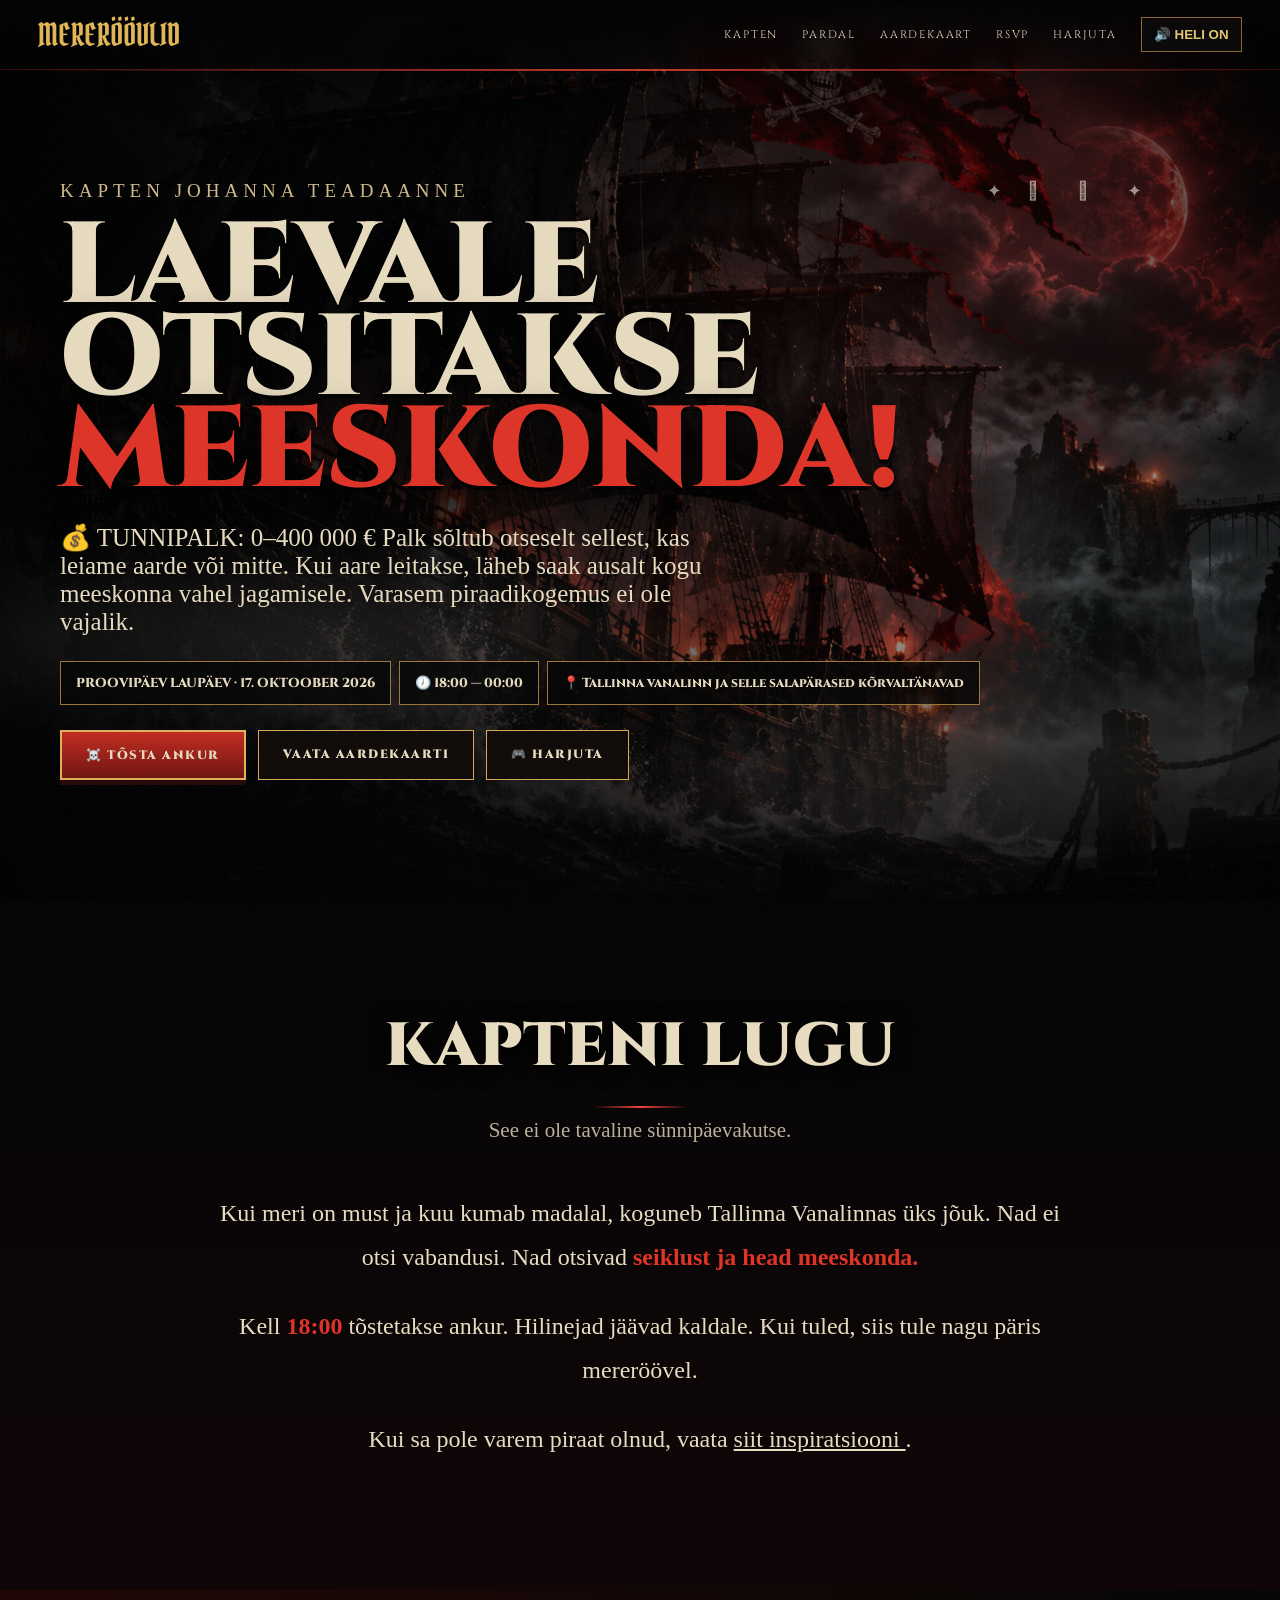
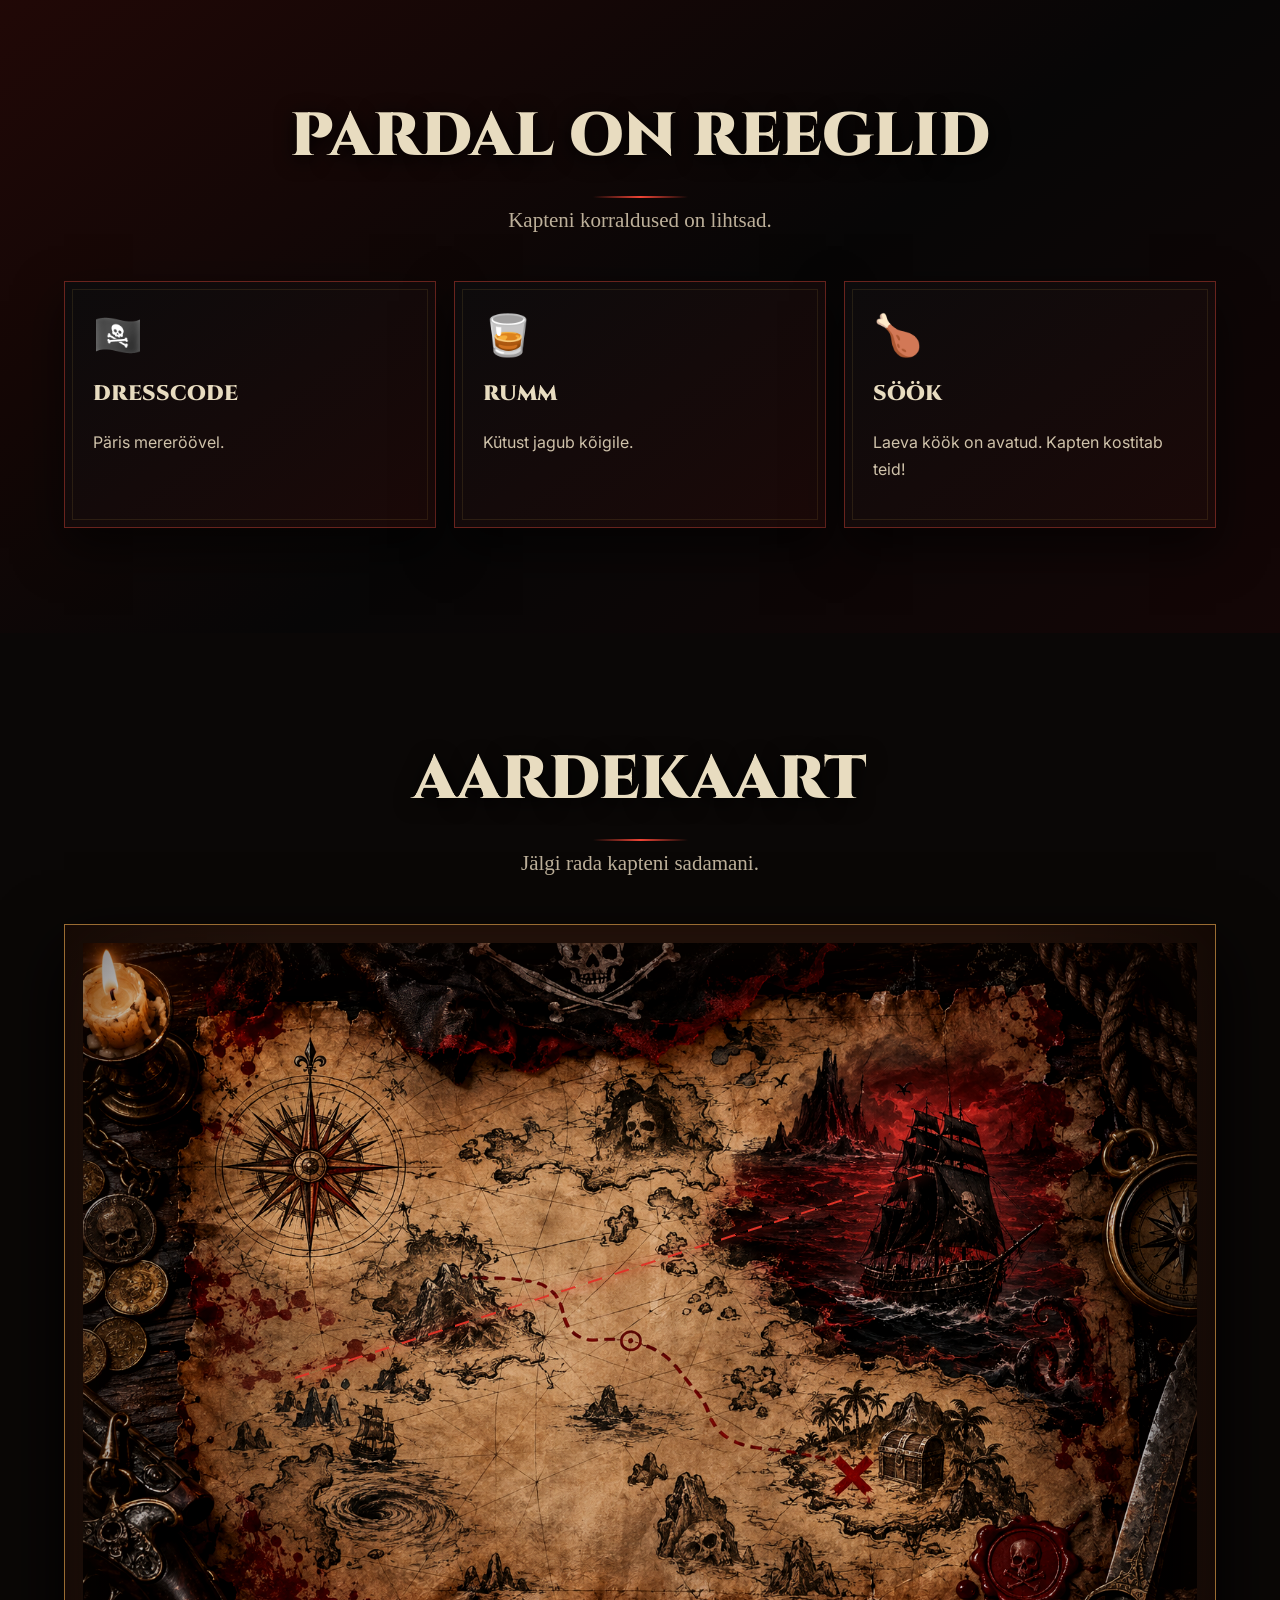
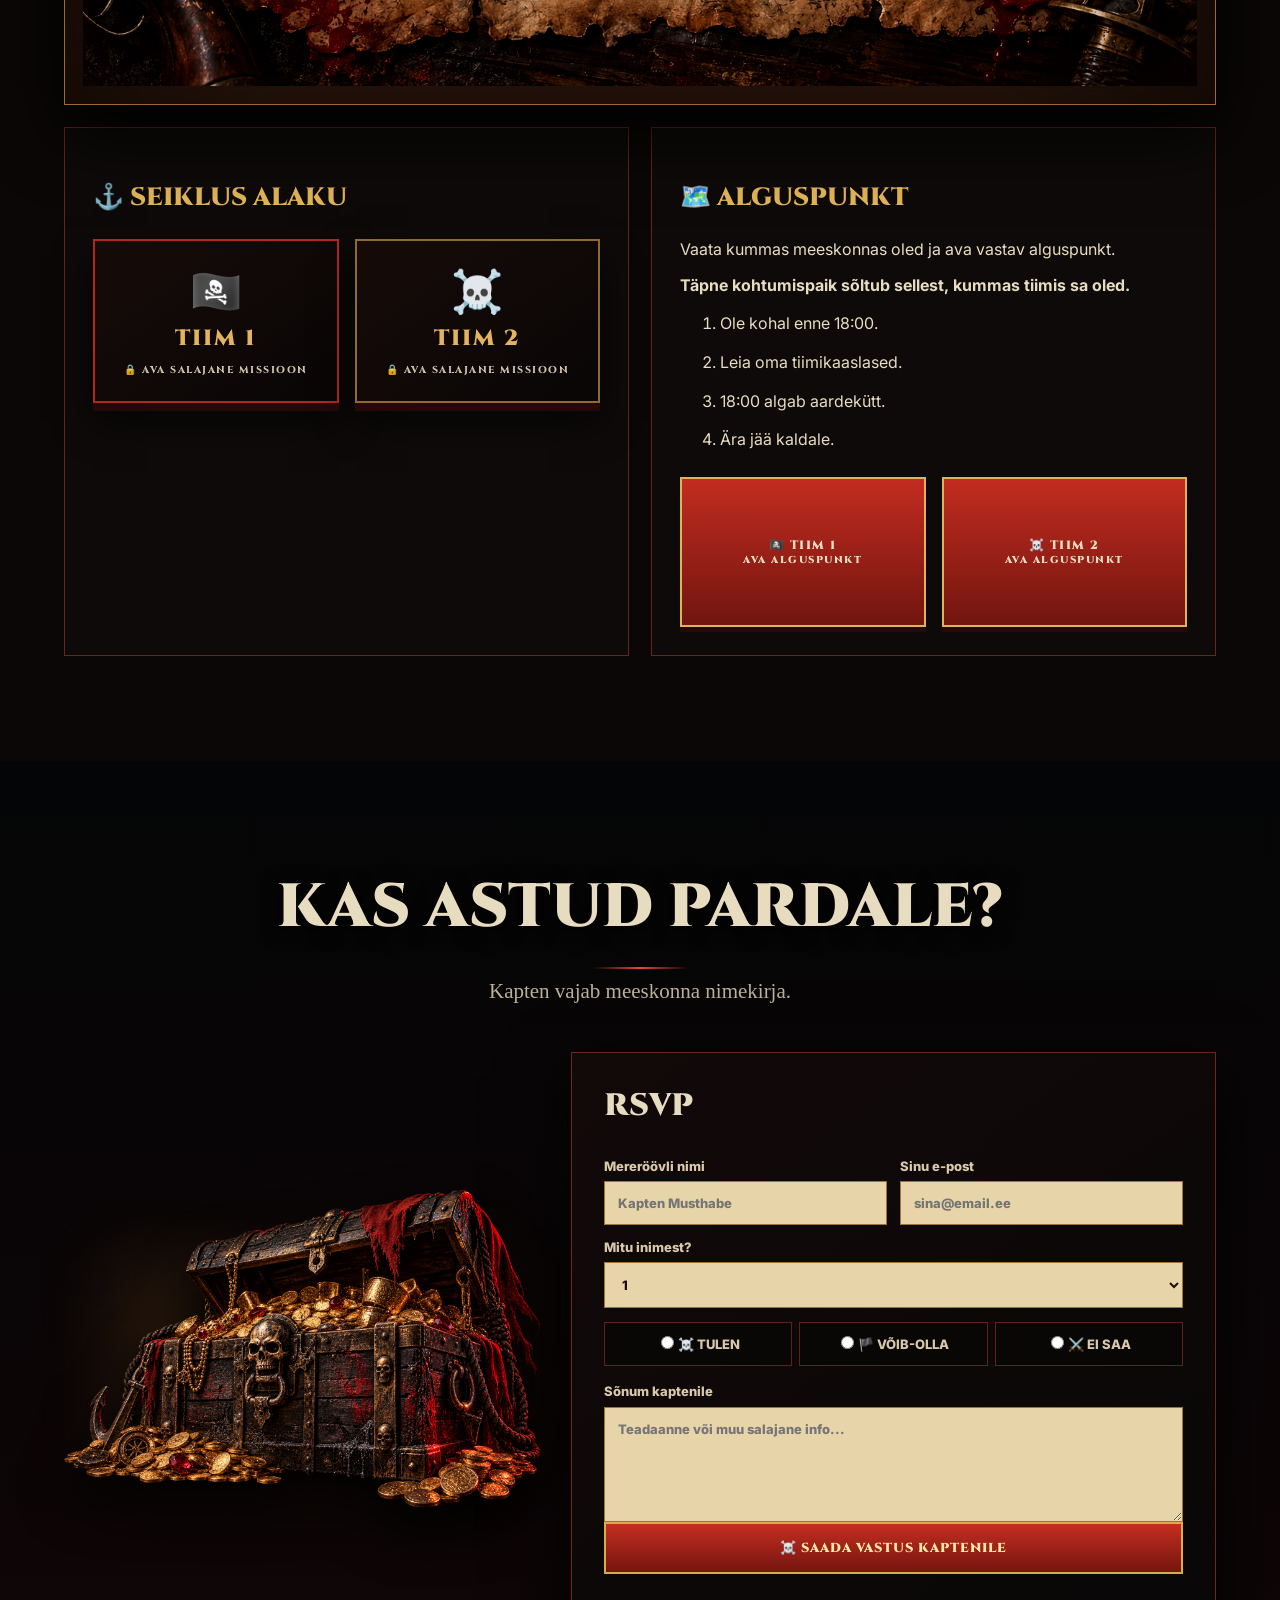
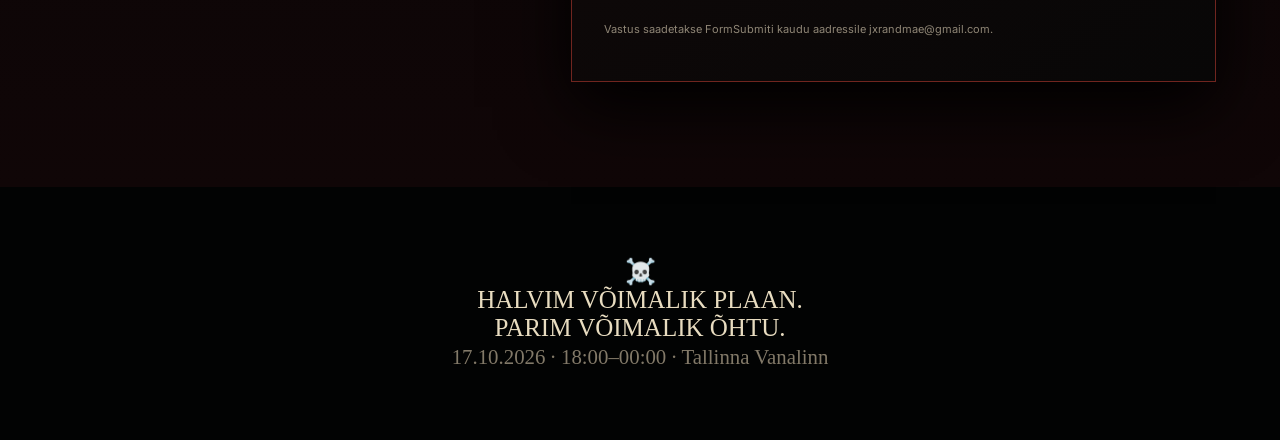
==== commit f662e619: "esimese tiimi alguspunkti vahetus" ====
--- a/index.html
+++ b/index.html
@@ -90,7 +90,7 @@
       <a
         class="btn primary teamBtn"
         target="_blank"
-        href="https://maps.app.goo.gl/h7wY4mK5Vum96ytQ7"
+        href="https://maps.app.goo.gl/mpqDyM4CvshRVaWUA"
       >
         🏴‍☠️ TIIM 1
         <small>AVA ALGUSPUNKT</small>
--- a/styles.css
+++ b/styles.css
@@ -43,3 +43,122 @@
 @keyframes sheen{12%,100%{transform:translateX(130%)}}
 .submit{cursor:pointer;transition:transform .2s,filter .2s}.submit:hover{transform:translateY(-2px);filter:brightness(1.12)}
 @media(max-width:850px){.scrollCue,.birds{display:none}.heroImage{background-position:62% center}.heroContent{padding-bottom:78px}.meta span{font-size:11px}.nav{background:#030304ee}.card:hover{transform:none}}
+/* =========================
+   PIRATE TEAM BUTTONS
+   ========================= */
+
+.teamButtons {
+  display: grid;
+  grid-template-columns: 1fr 1fr;
+  gap: 16px;
+  margin-top: 25px;
+}
+
+.teamBtn {
+  position: relative;
+  display: flex;
+  flex-direction: column;
+  align-items: center;
+  justify-content: center;
+
+  min-height: 150px;
+  padding: 24px 15px;
+
+  text-decoration: none;
+  text-align: center;
+
+  background: linear-gradient(145deg, #160b09, #090606);
+  border: 2px solid #8c6328;
+
+  box-shadow:
+    0 8px 0 #260806,
+    0 18px 35px #0009;
+
+  transition:
+    transform .25s ease,
+    box-shadow .25s ease,
+    border-color .25s ease;
+}
+
+.teamBtn:hover {
+  transform: translateY(-6px);
+  border-color: #e2b45d;
+
+  box-shadow:
+    0 14px 0 #260806,
+    0 25px 45px #000,
+    0 0 25px #8f211a55;
+}
+
+.teamBtn:active {
+  transform: translateY(2px);
+  box-shadow:
+    0 4px 0 #260806,
+    0 10px 20px #000;
+}
+
+.teamIcon {
+  font-size: 42px;
+  margin-bottom: 8px;
+}
+
+.teamName {
+  font: 900 22px Cinzel;
+  letter-spacing: 2px;
+  color: #e2b45d;
+}
+
+.teamAction {
+  margin-top: 10px;
+  font: 800 10px Cinzel;
+  letter-spacing: 1.5px;
+  color: #cfc2aa;
+}
+
+/* Tiimide väike erinevus */
+
+.team1 {
+  border-color: #b3271e;
+}
+
+.team1:hover {
+  border-color: #f04435;
+  box-shadow:
+    0 14px 0 #260806,
+    0 25px 45px #000,
+    0 0 30px #b3271e55;
+}
+
+.team2 {
+  border-color: #8f6b32;
+}
+
+.team2:hover {
+  border-color: #e2b45d;
+  box-shadow:
+    0 14px 0 #260806,
+    0 25px 45px #000,
+    0 0 30px #d7ad5555;
+}
+
+
+/* Telefon */
+
+@media (max-width: 600px) {
+  .teamButtons {
+    grid-template-columns: 1fr;
+    gap: 12px;
+  }
+
+  .teamBtn {
+    min-height: 125px;
+  }
+
+  .teamIcon {
+    font-size: 36px;
+  }
+
+  .teamName {
+    font-size: 20px;
+  }
+}
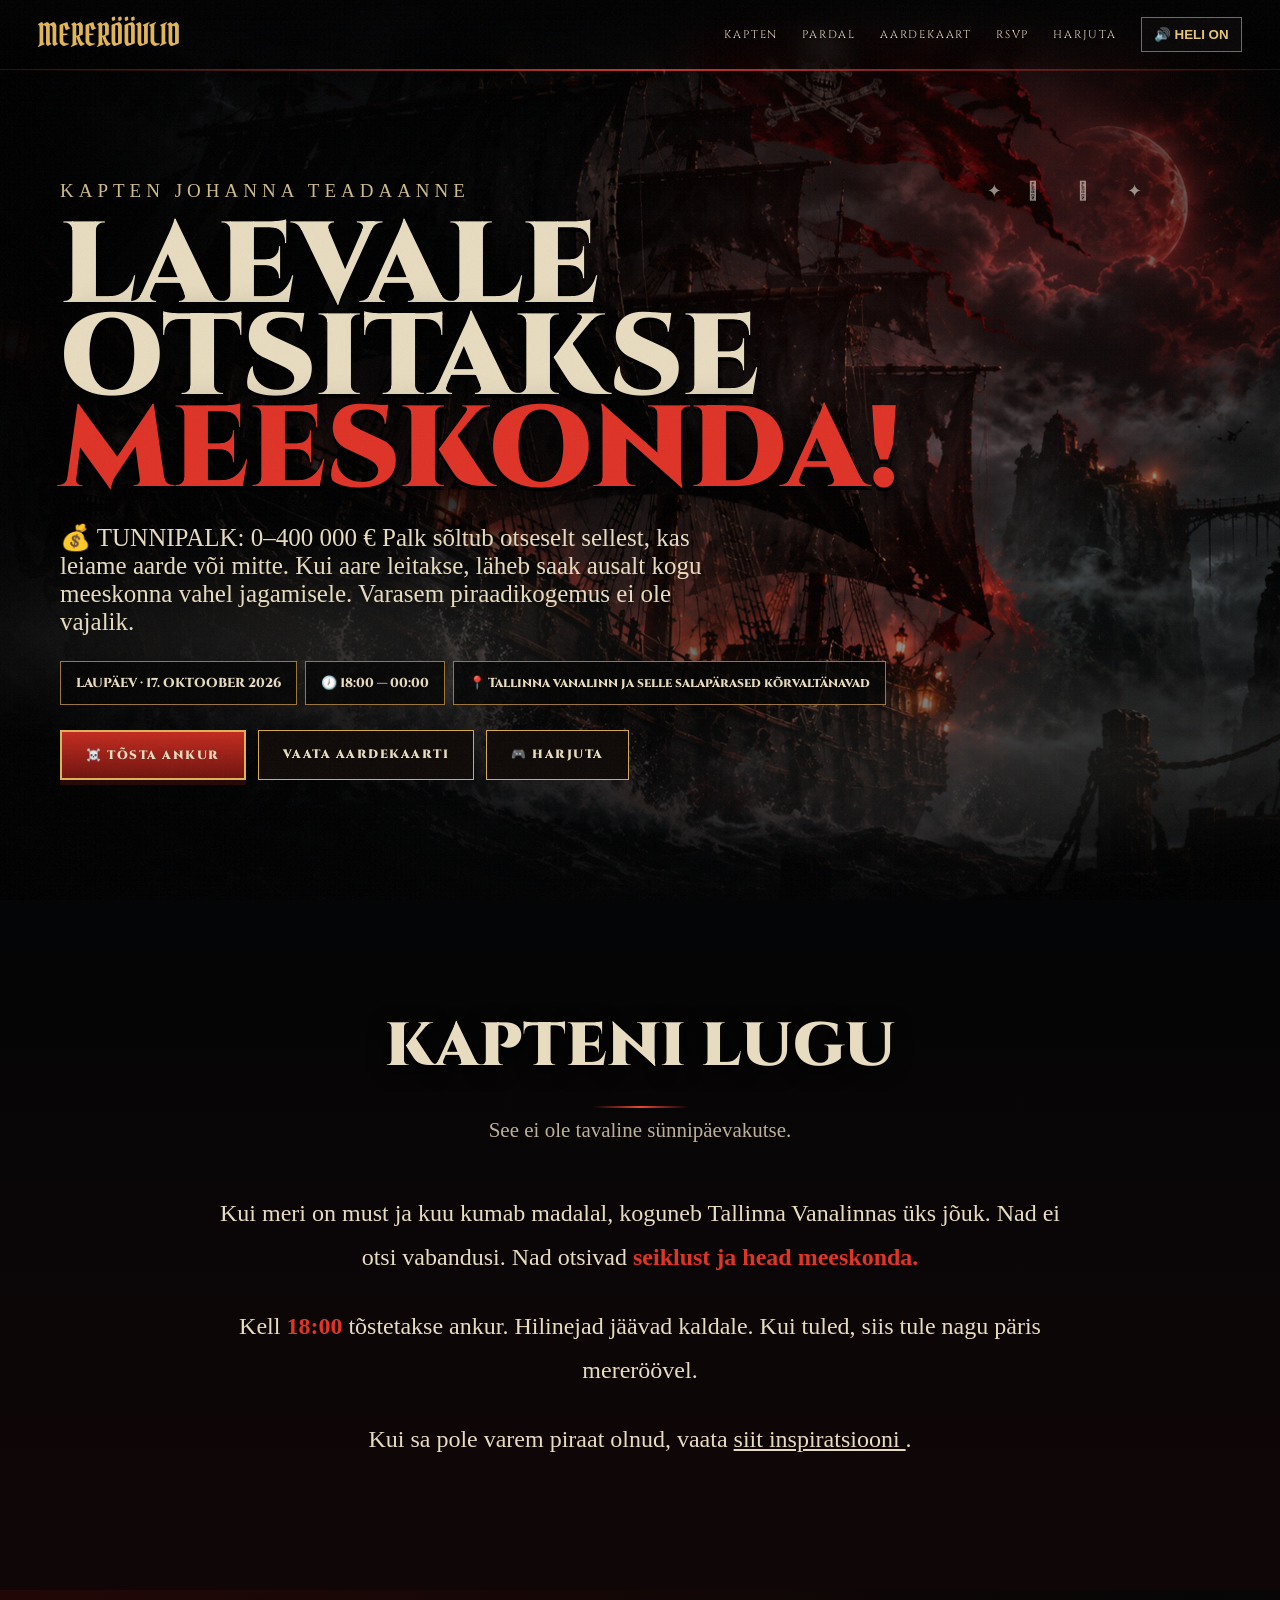
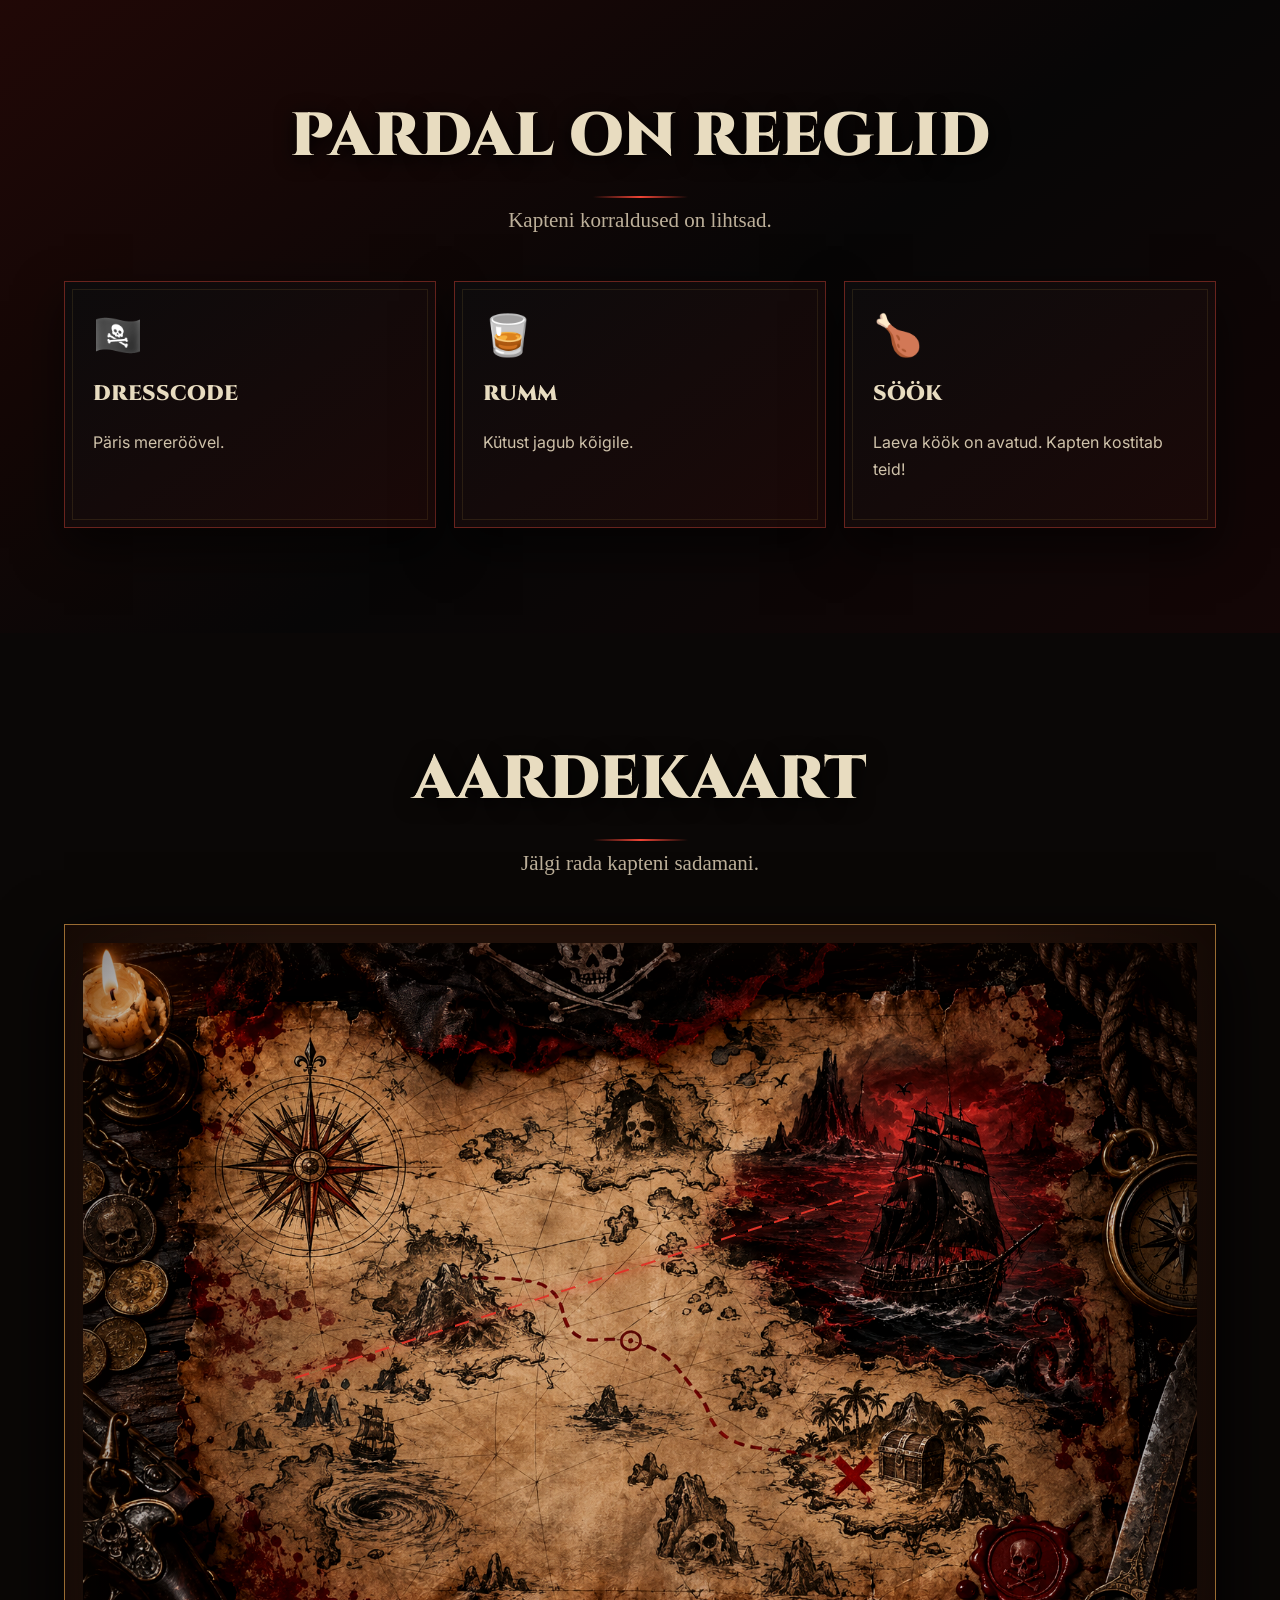
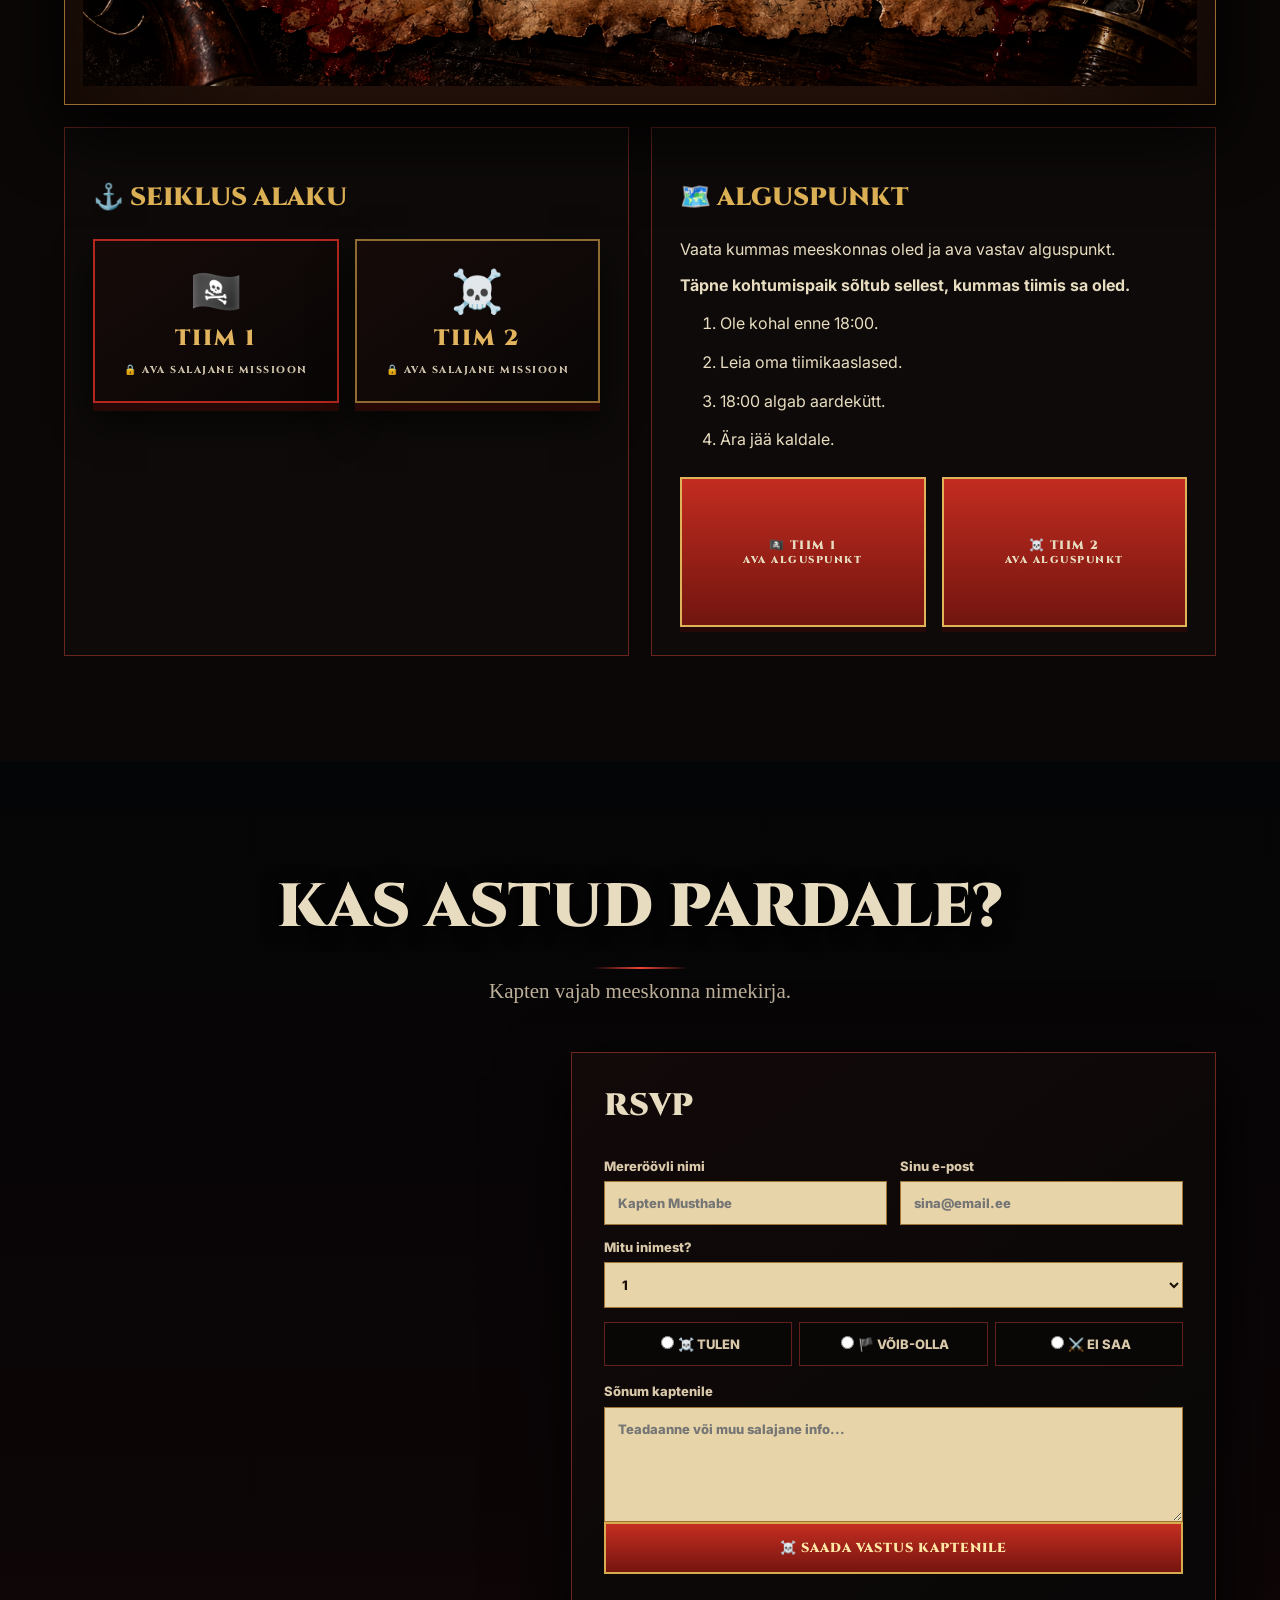
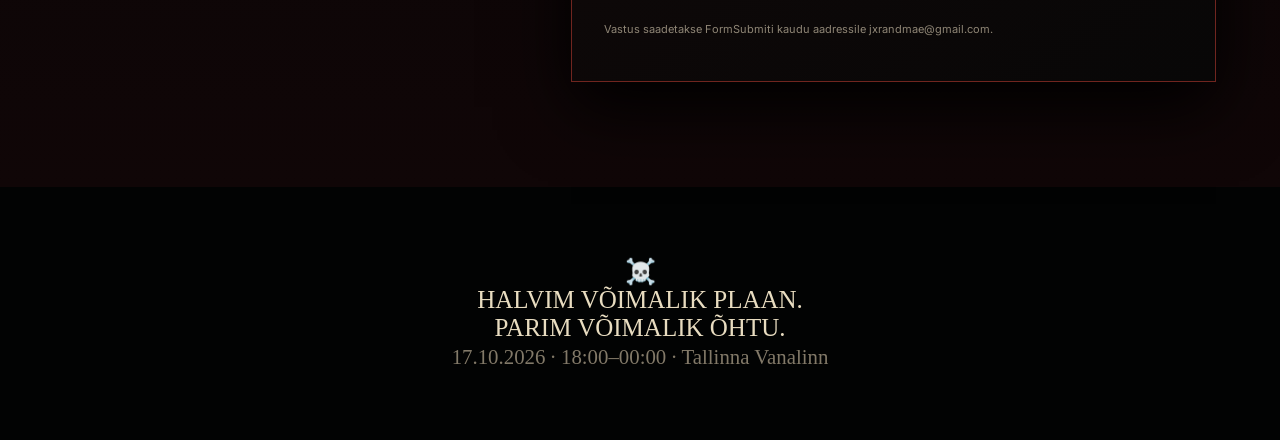
==== commit 1fd93024: "sonastuse muudatud" ====
--- a/index.html
+++ b/index.html
@@ -18,7 +18,7 @@
 <h1>LAEVALE OTSITAKSE <em>MEESKONDA!</em></h1>
 <p class="heroLead">💰 TUNNIPALK: 0–400 000 €
 Palk sõltub otseselt sellest, kas leiame aarde või mitte. Kui aare leitakse, läheb saak ausalt kogu meeskonna vahel jagamisele. Varasem piraadikogemus ei ole vajalik.</p>
-<div class="meta"><span>PROOVIPÄEV LAUPÄEV · 17. OKTOOBER 2026</span><span>🕖 18:00 — 00:00</span><span>📍 Tallinna vanalinn ja selle salapärased kõrvaltänavad</span></div>
+<div class="meta"><span>LAUPÄEV · 17. OKTOOBER 2026</span><span>🕖 18:00 — 00:00</span><span>📍 Tallinna vanalinn ja selle salapärased kõrvaltänavad</span></div>
 <div class="ctaRow"><a class="btn primary" href="#rsvp">☠️ TÕSTA ANKUR</a><a class="btn" href="#kaart">VAATA AARDEKAARTI</a><a class="btn" href="mang.html">🎮 HARJUTA</a></div>
 </div></div>
 </header>
